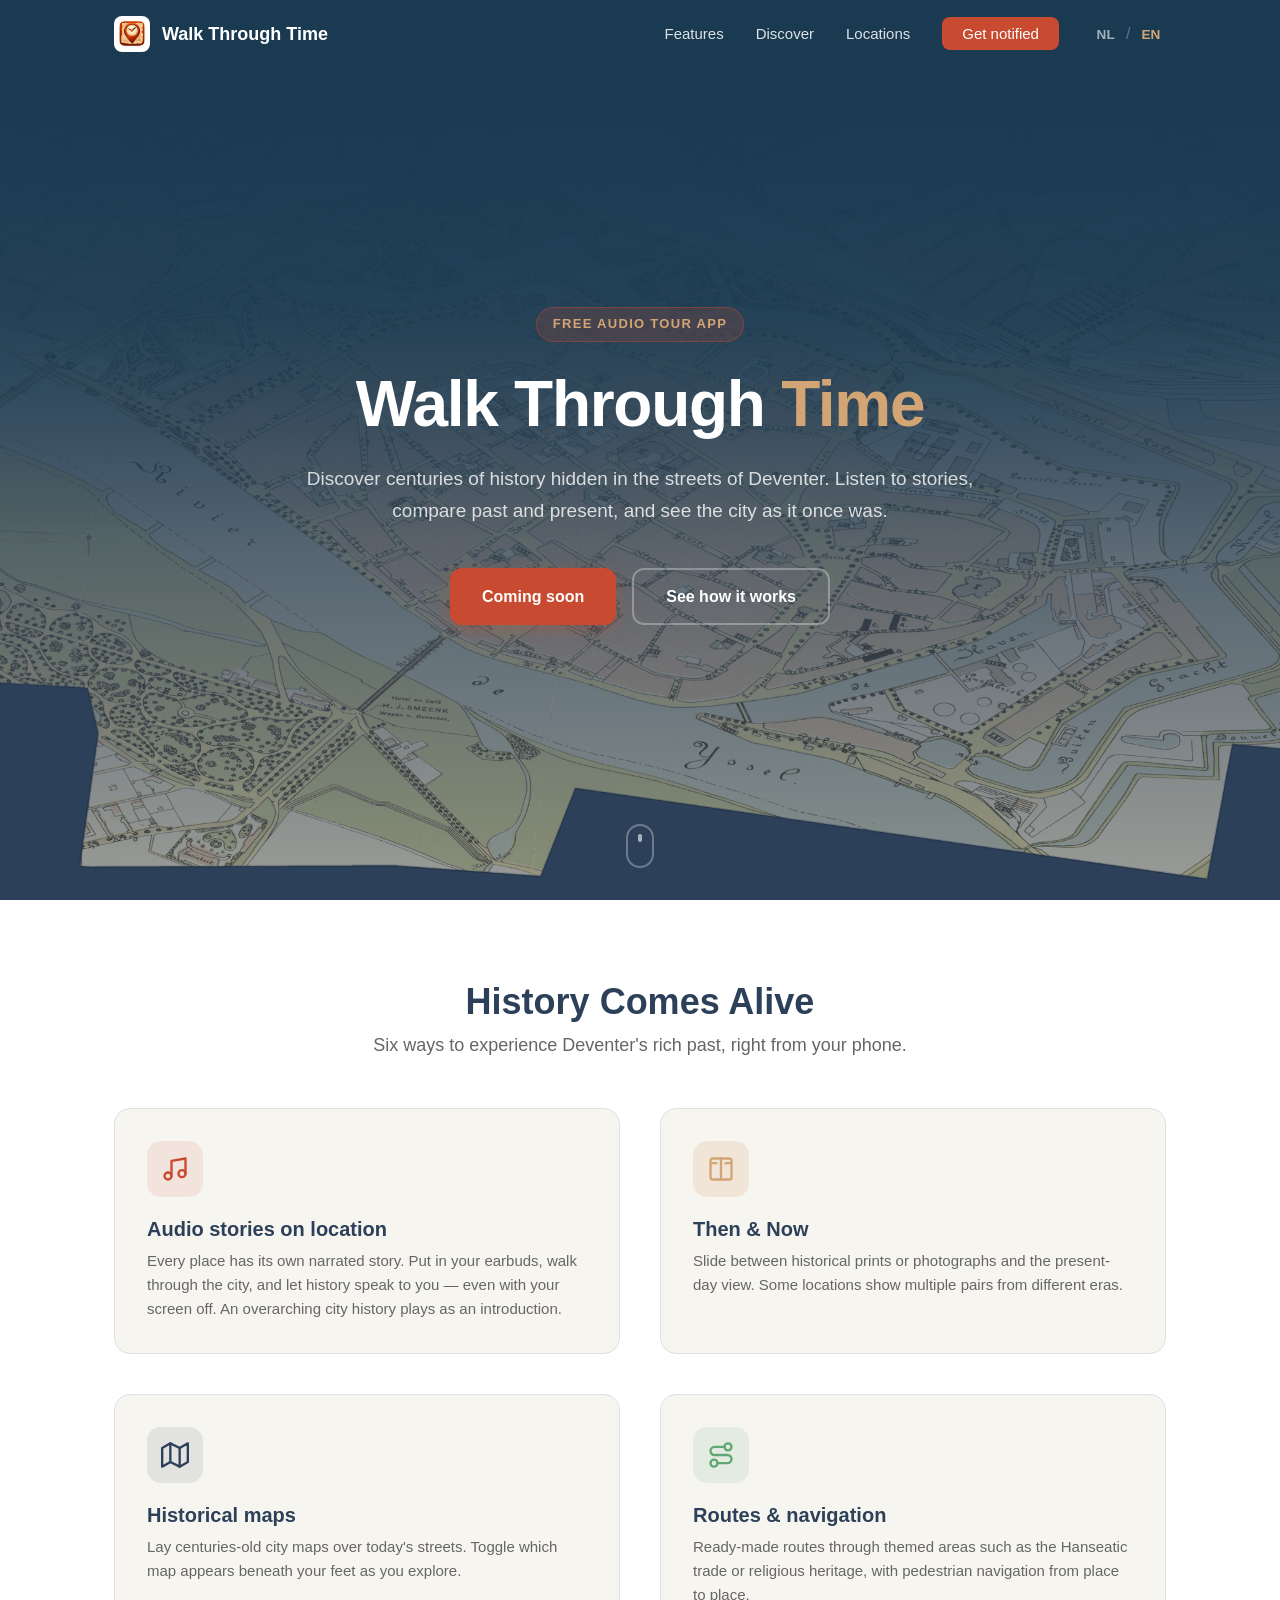
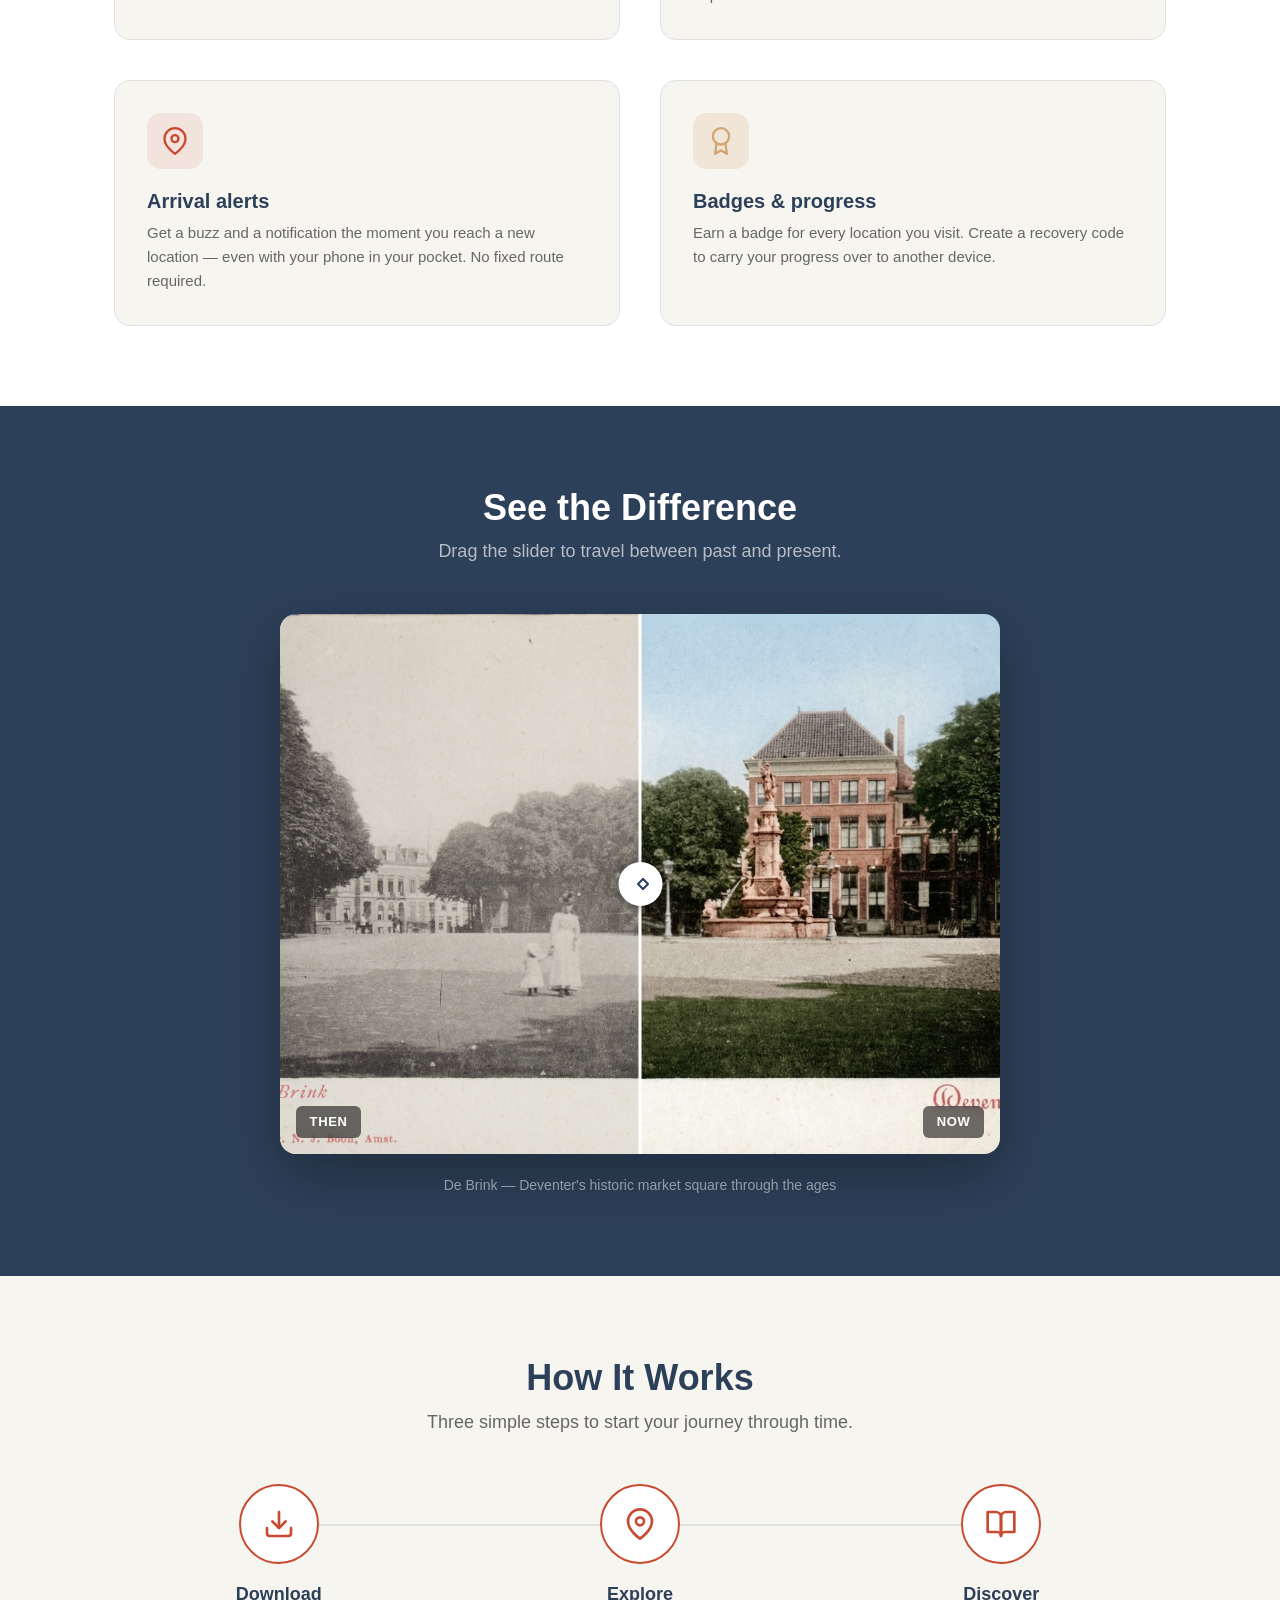
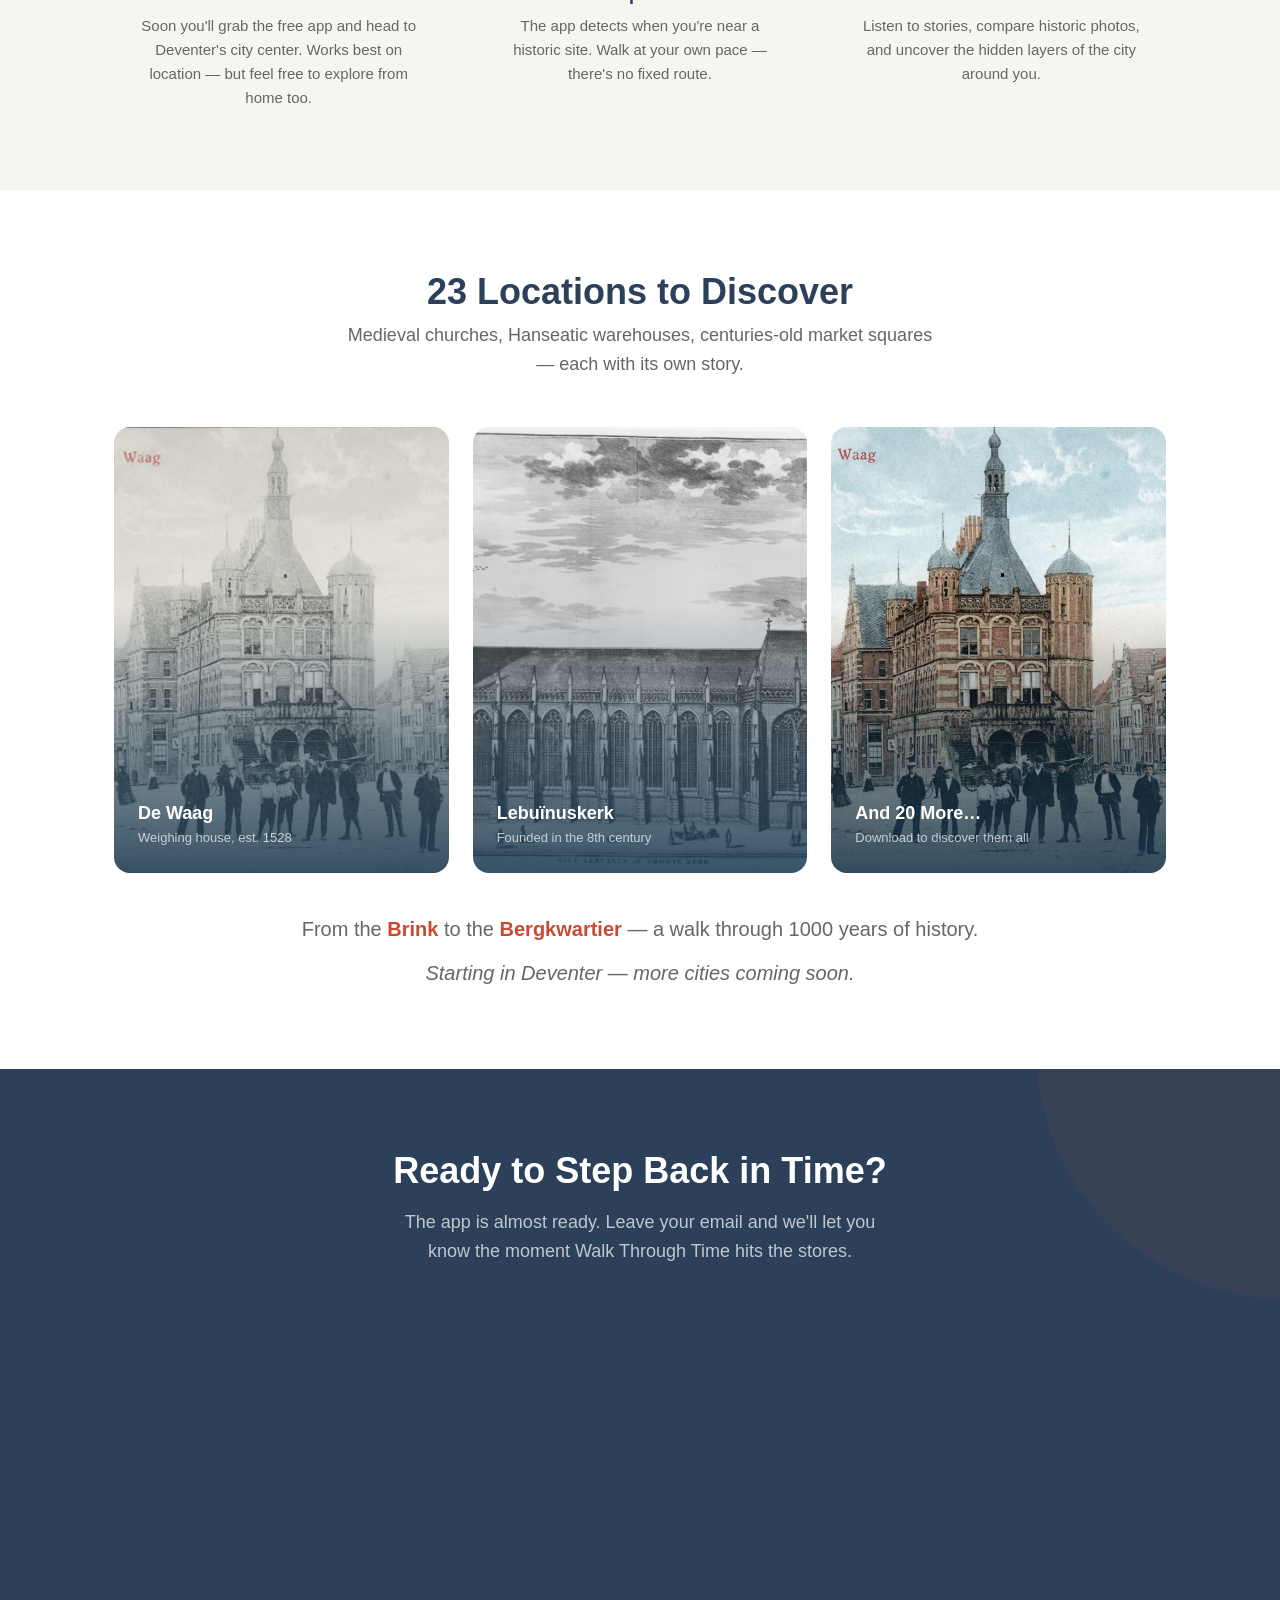
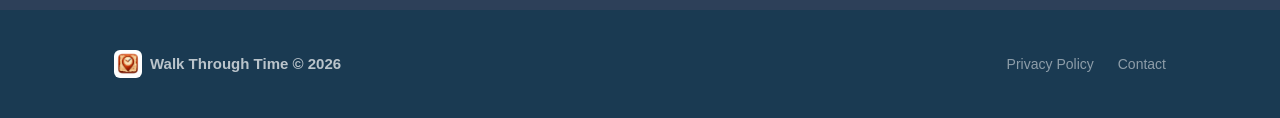
==== index.html @ db3a941d "Update promo site to current app state + bilingual NL/EN - Content: 12 -> 23 locations, 6 feature ca" ====
<!DOCTYPE html>
<html lang="nl">
<head>
  <meta charset="UTF-8">
  <meta name="viewport" content="width=device-width, initial-scale=1.0">
  <title>Walk Through Time — Ontdek de verborgen geschiedenis van Deventer</title>
  <meta name="description" content="Wandel door eeuwen geschiedenis in Deventer. Een audio-tour app met voor/na foto's, historische kaarten en 23 bijzondere locaties om te ontdekken.">
  <meta name="theme-color" content="#2D4059">

  <!-- Open Graph -->
  <meta property="og:title" content="Walk Through Time — Ontdek de verborgen geschiedenis van Deventer">
  <meta property="og:description" content="Stap terug in de tijd. Verken 23 historische locaties met audio-verhalen, voor/na foto's en eeuwenoude kaarten.">
  <meta property="og:type" content="website">
  <meta property="og:url" content="https://walkthrough-time.com">
  <meta property="og:image" content="https://walkthrough-time.com/images/og-image.jpg">

  <!-- Favicon -->
  <link rel="icon" type="image/png" href="images/icon.png">

  <!-- Styles -->
  <link rel="stylesheet" href="css/style.css">
</head>
<body>

  <!-- ======== Navigation ======== -->
  <nav class="nav">
    <div class="container nav-inner">
      <a href="#" class="nav-logo">
        <img src="images/icon.png" alt="Walk Through Time" width="36" height="36">
        Walk Through Time
      </a>
      <ul class="nav-links">
        <li><a href="#features" data-i18n="nav.features">Functies</a></li>
        <li><a href="#discover" data-i18n="nav.discover">Ontdek</a></li>
        <li><a href="#locations" data-i18n="nav.locations">Locaties</a></li>
        <li><a href="#download" class="nav-cta" data-i18n="nav.cta">Hou me op de hoogte</a></li>
        <li class="lang-switch" aria-label="Taal / Language">
          <button type="button" class="lang-btn" data-lang="nl">NL</button>
          <span class="lang-sep">/</span>
          <button type="button" class="lang-btn" data-lang="en">EN</button>
        </li>
      </ul>
      <button class="nav-toggle" aria-label="Menu">
        <span></span><span></span><span></span>
      </button>
    </div>
  </nav>

  <!-- ======== Hero ======== -->
  <section class="hero" id="hero">
    <div class="hero-bg"></div>
    <div class="hero-overlay"></div>
    <div class="hero-content">
      <div class="hero-badge" data-i18n="hero.badge">Gratis audio-wandeling</div>
      <h1 data-i18n-html="hero.title">Wandel door de <span>tijd</span></h1>
      <p class="hero-text" data-i18n="hero.text">
        Ontdek eeuwen geschiedenis, verborgen in de straten van Deventer.
        Luister naar verhalen, vergelijk verleden en heden, en zie de stad
        zoals die er lang geleden uitzag.
      </p>
      <div class="hero-actions">
        <a href="#download" class="btn btn-primary" data-i18n="hero.cta_primary">Binnenkort beschikbaar</a>
        <a href="#discover" class="btn btn-outline" data-i18n="hero.cta_secondary">Bekijk hoe het werkt</a>
      </div>
    </div>
    <div class="hero-scroll">
      <div class="scroll-indicator">
        <div class="scroll-dot"></div>
      </div>
    </div>
  </section>

  <!-- ======== Features ======== -->
  <section class="features" id="features">
    <div class="container">
      <h2 class="section-title fade-up" data-i18n="features.title">Geschiedenis komt tot leven</h2>
      <p class="section-subtitle fade-up" data-i18n="features.subtitle">Zes manieren om de rijke geschiedenis van Deventer te beleven, direct vanaf je telefoon.</p>

      <div class="features-grid">

        <div class="feature-card fade-up">
          <div class="feature-icon audio">
            <svg width="28" height="28" viewBox="0 0 24 24" fill="none" stroke="currentColor" stroke-width="2" stroke-linecap="round" stroke-linejoin="round"><path d="M9 18V5l12-2v13"/><circle cx="6" cy="18" r="3"/><circle cx="18" cy="16" r="3"/></svg>
          </div>
          <h3 data-i18n="feature.audio.title">Audio-verhalen op locatie</h3>
          <p data-i18n="feature.audio.text">Elke plek heeft zijn eigen verteld verhaal. Doe je oortjes in, wandel door de stad en laat de geschiedenis tot je spreken — ook met je scherm uit. Een overkoepelende stadsgeschiedenis luister je als introductie.</p>
        </div>

        <div class="feature-card fade-up">
          <div class="feature-icon photo">
            <svg width="28" height="28" viewBox="0 0 24 24" fill="none" stroke="currentColor" stroke-width="2" stroke-linecap="round" stroke-linejoin="round"><rect x="3" y="3" width="18" height="18" rx="2" ry="2"/><line x1="12" y1="3" x2="12" y2="21"/><polyline points="8 7 4 7"/><polyline points="20 7 16 7"/></svg>
          </div>
          <h3 data-i18n="feature.photo.title">Voor &amp; na</h3>
          <p data-i18n="feature.photo.text">Schuif tussen oude prenten of foto's en de situatie van vandaag. Sommige locaties tonen meerdere paren uit verschillende tijdperken.</p>
        </div>

        <div class="feature-card fade-up">
          <div class="feature-icon map">
            <svg width="28" height="28" viewBox="0 0 24 24" fill="none" stroke="currentColor" stroke-width="2" stroke-linecap="round" stroke-linejoin="round"><polygon points="1 6 1 22 8 18 16 22 23 18 23 2 16 6 8 2 1 6"/><line x1="8" y1="2" x2="8" y2="18"/><line x1="16" y1="6" x2="16" y2="22"/></svg>
          </div>
          <h3 data-i18n="feature.map.title">Historische kaarten</h3>
          <p data-i18n="feature.map.text">Leg eeuwenoude stadsplattegronden over de huidige kaart. Schakel zelf welke kaart je onder je voeten ziet verschijnen.</p>
        </div>

        <div class="feature-card fade-up">
          <div class="feature-icon routes">
            <svg width="28" height="28" viewBox="0 0 24 24" fill="none" stroke="currentColor" stroke-width="2" stroke-linecap="round" stroke-linejoin="round"><circle cx="6" cy="19" r="3"/><path d="M9 19h8.5a3.5 3.5 0 0 0 0-7h-11a3.5 3.5 0 0 1 0-7H15"/><circle cx="18" cy="5" r="3"/></svg>
          </div>
          <h3 data-i18n="feature.routes.title">Wandelroutes &amp; navigatie</h3>
          <p data-i18n="feature.routes.text">Kant-en-klare routes door themagebieden zoals de Hanze of religieus erfgoed, inclusief voetgangersnavigatie van plek naar plek.</p>
        </div>

        <div class="feature-card fade-up">
          <div class="feature-icon arrival">
            <svg width="28" height="28" viewBox="0 0 24 24" fill="none" stroke="currentColor" stroke-width="2" stroke-linecap="round" stroke-linejoin="round"><path d="M21 10c0 7-9 13-9 13s-9-6-9-13a9 9 0 0 1 18 0z"/><circle cx="12" cy="10" r="3"/></svg>
          </div>
          <h3 data-i18n="feature.arrival.title">Aankomst-meldingen</h3>
          <p data-i18n="feature.arrival.text">Krijg een trilling en melding zodra je bij een nieuwe locatie aankomt — zelfs met je telefoon in je broekzak. Geen vaste route nodig.</p>
        </div>

        <div class="feature-card fade-up">
          <div class="feature-icon badge">
            <svg width="28" height="28" viewBox="0 0 24 24" fill="none" stroke="currentColor" stroke-width="2" stroke-linecap="round" stroke-linejoin="round"><circle cx="12" cy="8" r="7"/><polyline points="8.21 13.89 7 23 12 20 17 23 15.79 13.88"/></svg>
          </div>
          <h3 data-i18n="feature.badges.title">Badges &amp; voortgang</h3>
          <p data-i18n="feature.badges.text">Verzamel een badge bij elke bezochte locatie. Maak een herstelcode aan om je voortgang mee te nemen naar een ander toestel.</p>
        </div>

      </div>
    </div>
  </section>

  <!-- ======== Image Comparison ======== -->
  <section class="comparison" id="discover">
    <div class="container">
      <h2 class="section-title fade-up" data-i18n="comparison.title">Zie het verschil</h2>
      <p class="section-subtitle fade-up" data-i18n="comparison.subtitle">Sleep de schuif om tussen verleden en heden te reizen.</p>

      <div class="comparison-wrapper fade-up">
        <img src="images/brink_original.jpg" alt="De Brink — historisch" class="comparison-img-before">
        <img src="images/brink_restored.png" alt="De Brink — nu" class="comparison-img-after">
        <div class="comparison-slider">
          <div class="comparison-handle">
            <svg viewBox="0 0 24 24" fill="none" stroke="currentColor" stroke-width="2.5" stroke-linecap="round" stroke-linejoin="round"><polyline points="15 18 9 12 15 6"/><polyline points="9 18 15 12 9 6" transform="translate(6,0)"/></svg>
          </div>
        </div>
        <span class="comparison-label before" data-i18n="comparison.before">Toen</span>
        <span class="comparison-label after" data-i18n="comparison.after">Nu</span>
      </div>
      <p class="comparison-caption fade-up" data-i18n="comparison.caption">De Brink — Deventers historische marktplein door de eeuwen heen</p>
    </div>
  </section>

  <!-- ======== How It Works ======== -->
  <section class="how-it-works">
    <div class="container">
      <h2 class="section-title fade-up" data-i18n="how.title">Hoe het werkt</h2>
      <p class="section-subtitle fade-up" data-i18n="how.subtitle">In drie eenvoudige stappen begin je je reis door de tijd.</p>

      <div class="steps">
        <div class="step fade-up">
          <div class="step-number">
            <svg width="32" height="32" viewBox="0 0 24 24" fill="none" stroke="var(--primary)" stroke-width="2" stroke-linecap="round" stroke-linejoin="round"><path d="M21 15v4a2 2 0 0 1-2 2H5a2 2 0 0 1-2-2v-4"/><polyline points="7 10 12 15 17 10"/><line x1="12" y1="15" x2="12" y2="3"/></svg>
          </div>
          <h3 data-i18n="step.download.title">Download</h3>
          <p data-i18n="step.download.text">Haal straks de gratis app op en ga naar het centrum van Deventer. Werkt het best op locatie — maar verkennen vanuit huis kan ook.</p>
        </div>
        <div class="step fade-up">
          <div class="step-number">
            <svg width="32" height="32" viewBox="0 0 24 24" fill="none" stroke="var(--primary)" stroke-width="2" stroke-linecap="round" stroke-linejoin="round"><path d="M21 10c0 7-9 13-9 13s-9-6-9-13a9 9 0 0 1 18 0z"/><circle cx="12" cy="10" r="3"/></svg>
          </div>
          <h3 data-i18n="step.explore.title">Verken</h3>
          <p data-i18n="step.explore.text">De app merkt wanneer je in de buurt van een historische plek bent. Wandel op je eigen tempo — er is geen vaste route.</p>
        </div>
        <div class="step fade-up">
          <div class="step-number">
            <svg width="32" height="32" viewBox="0 0 24 24" fill="none" stroke="var(--primary)" stroke-width="2" stroke-linecap="round" stroke-linejoin="round"><path d="M2 3h6a4 4 0 0 1 4 4v14a3 3 0 0 0-3-3H2z"/><path d="M22 3h-6a4 4 0 0 0-4 4v14a3 3 0 0 1 3-3h7z"/></svg>
          </div>
          <h3 data-i18n="step.discover.title">Ontdek</h3>
          <p data-i18n="step.discover.text">Luister naar verhalen, vergelijk oude foto's en ontdek de verborgen lagen van de stad om je heen.</p>
        </div>
      </div>
    </div>
  </section>

  <!-- ======== Locations Teaser ======== -->
  <section class="locations" id="locations">
    <div class="container">
      <h2 class="section-title fade-up" data-i18n="locations.title">23 locaties om te ontdekken</h2>
      <p class="section-subtitle fade-up" data-i18n="locations.subtitle">Middeleeuwse kerken, Hanze-pakhuizen, eeuwenoude marktpleinen — elk met zijn eigen verhaal.</p>

      <div class="locations-preview">
        <div class="location-card fade-up">
          <img src="images/waag_original.jpg" alt="De Waag" loading="lazy">
          <div class="location-card-overlay">
            <h3>De Waag</h3>
            <p data-i18n="locations.waag">Waaggebouw, 1528</p>
          </div>
        </div>
        <div class="location-card fade-up">
          <img src="images/lebuinuskerk_original.jpg" alt="Lebuïnuskerk" loading="lazy">
          <div class="location-card-overlay">
            <h3>Lebuïnuskerk</h3>
            <p data-i18n="locations.lebuinus">Gesticht in de 8e eeuw</p>
          </div>
        </div>
        <div class="location-card fade-up">
          <img src="images/waag_restored.png" alt="Meer locaties" loading="lazy">
          <div class="location-card-overlay">
            <h3 data-i18n="locations.more_title">En nog 20 meer…</h3>
            <p data-i18n="locations.more_sub">Download om ze allemaal te ontdekken</p>
          </div>
        </div>
      </div>

      <div class="locations-more fade-up">
        <p data-i18n-html="locations.more">Van de <span>Brink</span> tot het <span>Bergkwartier</span> — een wandeling door 1000 jaar geschiedenis.</p>
        <p class="locations-multicity" data-i18n="locations.multicity">Beginnend in Deventer — meer steden volgen.</p>
      </div>
    </div>
  </section>

  <!-- ======== CTA / Download ======== -->
  <section class="cta" id="download">
    <div class="container cta-content">
      <h2 class="fade-up" data-i18n="cta.title">Klaar om terug in de tijd te stappen?</h2>
      <p class="fade-up" data-i18n="cta.text">De app is bijna klaar. Laat je e-mail achter en we laten het je weten zodra Walk Through Time in de stores verschijnt.</p>

      <!-- Aanmeldformulier (Netlify Forms) -->
      <form name="signup" method="POST" data-netlify="true" netlify-honeypot="bot-field" class="signup-form fade-up">
        <input type="hidden" name="form-name" value="signup">
        <p class="signup-hp"><label>Niet invullen: <input name="bot-field"></label></p>
        <input type="email" name="email" class="signup-input" required
               placeholder="jouw@email.nl" data-i18n-placeholder="form.placeholder"
               autocomplete="email">
        <button type="submit" class="btn btn-primary" data-i18n="form.button">Hou me op de hoogte</button>
      </form>
      <p class="signup-message" role="status" aria-live="polite" hidden></p>
      <p class="signup-note fade-up" data-i18n="form.note">We gebruiken je e-mail alleen om je te laten weten dat de app live is — niets anders.</p>

      <div class="store-buttons fade-up">
        <span class="store-btn is-soon" aria-disabled="true">
          <svg viewBox="0 0 24 24" fill="currentColor"><path d="M3.609 1.814L13.792 12 3.61 22.186a.996.996 0 0 1-.61-.92V2.734a1 1 0 0 1 .609-.92zm10.89 10.893l2.302 2.302-10.937 6.333 8.635-8.635zm3.199-3.199l2.302 2.302a1 1 0 0 1 0 1.38l-2.302 2.302L15.396 12l2.302-2.492zM5.864 3.458L16.8 9.79l-2.302 2.302L5.864 3.458z"/></svg>
          <div class="store-label">
            <small data-i18n="store.soon">Binnenkort op</small>
            <strong>Google Play</strong>
          </div>
        </span>
        <span class="store-btn is-soon" aria-disabled="true">
          <svg viewBox="0 0 24 24" fill="currentColor"><path d="M18.71 19.5c-.83 1.24-1.71 2.45-3.05 2.47-1.34.03-1.77-.79-3.29-.79-1.53 0-2 .77-3.27.82-1.31.05-2.3-1.32-3.14-2.53C4.25 17 2.94 12.45 4.7 9.39c.87-1.52 2.43-2.48 4.12-2.51 1.28-.02 2.5.87 3.29.87.78 0 2.26-1.07 3.8-.91.65.03 2.47.26 3.64 1.98-.09.06-2.17 1.28-2.15 3.81.03 3.02 2.65 4.03 2.68 4.04-.03.07-.42 1.44-1.38 2.83M13 3.5c.73-.83 1.94-1.46 2.94-1.5.13 1.17-.34 2.35-1.04 3.19-.69.85-1.83 1.51-2.95 1.42-.15-1.15.41-2.35 1.05-3.11z"/></svg>
          <div class="store-label">
            <small data-i18n="store.soon">Binnenkort op</small>
            <strong>App Store</strong>
          </div>
        </span>
      </div>
    </div>
  </section>

  <!-- ======== Footer ======== -->
  <footer class="footer">
    <div class="container footer-inner">
      <div class="footer-brand">
        <img src="images/icon.png" alt="" width="28" height="28">
        Walk Through Time &copy; 2026
      </div>
      <ul class="footer-links">
        <li><a href="privacy-policy.html" data-i18n="footer.privacy" data-i18n-href="footer.privacy_href">Privacybeleid</a></li>
        <li><a href="mailto:walkthroughtime0570@gmail.com" data-i18n="footer.contact">Contact</a></li>
      </ul>
    </div>
  </footer>

  <script src="js/main.js"></script>
</body>
</html>
---- css/style.css ----
/* ============================================
   Walk Through Time — Landing Page
   Brand colors from app theme
   ============================================ */

:root {
  --primary: #C84B31;
  --primary-dark: #A33D28;
  --secondary: #2D4059;
  --secondary-dark: #1A3A52;
  --background: #F7F5F0;
  --surface: #FFFFFF;
  --warm-cream: #F4E4D7;
  --soft-gold: #D4A574;
  --text-primary: #2D2D2D;
  --text-secondary: #666666;
  --text-light: #999999;
  --border: #E0E0E0;
}

/* ---- Reset & Base ---- */

*,
*::before,
*::after {
  margin: 0;
  padding: 0;
  box-sizing: border-box;
}

html {
  scroll-behavior: smooth;
  font-size: 16px;
}

body {
  font-family: 'Segoe UI', -apple-system, BlinkMacSystemFont, Roboto, 'Helvetica Neue', Arial, sans-serif;
  color: var(--text-primary);
  background: var(--background);
  line-height: 1.6;
  overflow-x: hidden;
}

img {
  max-width: 100%;
  height: auto;
  display: block;
}

a {
  color: var(--primary);
  text-decoration: none;
  transition: color 0.2s;
}

a:hover {
  color: var(--primary-dark);
}

/* ---- Typography ---- */

h1, h2, h3, h4 {
  color: var(--secondary);
  line-height: 1.2;
  font-weight: 700;
}

.section-title {
  font-size: 2.25rem;
  text-align: center;
  margin-bottom: 0.5rem;
}

.section-subtitle {
  text-align: center;
  color: var(--text-secondary);
  font-size: 1.125rem;
  max-width: 600px;
  margin: 0 auto 3rem;
}

/* ---- Layout ---- */

.container {
  max-width: 1100px;
  margin: 0 auto;
  padding: 0 1.5rem;
}

section {
  padding: 5rem 0;
}

/* ============================================
   Navigation
   ============================================ */

.nav {
  position: fixed;
  top: 0;
  left: 0;
  right: 0;
  z-index: 100;
  padding: 1rem 0;
  transition: background 0.3s, box-shadow 0.3s, padding 0.3s;
}

.nav.scrolled {
  background: rgba(255, 255, 255, 0.97);
  box-shadow: 0 2px 20px rgba(0, 0, 0, 0.08);
  padding: 0.6rem 0;
}

.nav-inner {
  display: flex;
  align-items: center;
  justify-content: space-between;
}

.nav-logo {
  display: flex;
  align-items: center;
  gap: 0.75rem;
  font-weight: 700;
  font-size: 1.125rem;
  color: var(--surface);
  transition: color 0.3s;
}

.nav.scrolled .nav-logo {
  color: var(--secondary);
}

.nav-logo img {
  width: 36px;
  height: 36px;
  border-radius: 8px;
}

.nav-links {
  display: flex;
  align-items: center;
  gap: 2rem;
  list-style: none;
}

.nav-links a {
  color: rgba(255, 255, 255, 0.85);
  font-size: 0.9375rem;
  font-weight: 500;
  transition: color 0.2s;
}

.nav.scrolled .nav-links a {
  color: var(--text-secondary);
}

.nav-links a:hover {
  color: var(--primary);
}

.nav-cta {
  background: var(--primary);
  color: #fff !important;
  padding: 0.5rem 1.25rem;
  border-radius: 8px;
  font-weight: 600;
  transition: background 0.2s, transform 0.2s;
}

.nav-cta:hover {
  background: var(--primary-dark);
  color: #fff !important;
  transform: translateY(-1px);
}

.nav-toggle {
  display: none;
  flex-direction: column;
  gap: 5px;
  background: none;
  border: none;
  cursor: pointer;
  padding: 4px;
}

.nav-toggle span {
  display: block;
  width: 24px;
  height: 2px;
  background: #fff;
  border-radius: 2px;
  transition: background 0.3s;
}

.nav.scrolled .nav-toggle span {
  background: var(--secondary);
}

/* ============================================
   Hero
   ============================================ */

.hero {
  position: relative;
  min-height: 100vh;
  display: flex;
  align-items: center;
  justify-content: center;
  text-align: center;
  background: var(--secondary);
  overflow: hidden;
  padding: 6rem 1.5rem 4rem;
}

.hero-bg {
  position: absolute;
  inset: 0;
  background-image: url('../images/deventer-1899.png');
  background-position: center top;
  background-size: 150%;
  background-repeat: no-repeat;
  opacity: 1;
  mask-image: linear-gradient(to bottom, transparent 0%, black 60%);
  -webkit-mask-image: linear-gradient(to bottom, transparent 0%, black 60%);
}

.hero-overlay {
  position: absolute;
  inset: 0;
  background: linear-gradient(
    to bottom,
    rgba(26, 58, 82, 1) 0%,
    rgba(26, 58, 82, 0.9) 35%,
    rgba(45, 64, 89, 0.65) 65%,
    rgba(45, 64, 89, 0.3) 100%
  );
}

.hero-content {
  position: relative;
  z-index: 2;
  max-width: 700px;
}

.hero-badge {
  display: inline-block;
  background: rgba(200, 75, 49, 0.2);
  border: 1px solid rgba(200, 75, 49, 0.4);
  color: var(--soft-gold);
  font-size: 0.8125rem;
  font-weight: 600;
  letter-spacing: 0.1em;
  text-transform: uppercase;
  padding: 0.4rem 1rem;
  border-radius: 100px;
  margin-bottom: 1.5rem;
}

.hero h1 {
  font-size: clamp(2.5rem, 6vw, 4rem);
  color: #fff;
  margin-bottom: 1.25rem;
  letter-spacing: -0.02em;
}

.hero h1 span {
  color: var(--soft-gold);
}

.hero-text {
  font-size: 1.1875rem;
  color: rgba(255, 255, 255, 0.8);
  margin-bottom: 2.5rem;
  line-height: 1.7;
}

.hero-actions {
  display: flex;
  gap: 1rem;
  justify-content: center;
  flex-wrap: wrap;
}

.btn {
  display: inline-flex;
  align-items: center;
  gap: 0.5rem;
  padding: 0.875rem 2rem;
  border-radius: 12px;
  font-size: 1rem;
  font-weight: 600;
  cursor: pointer;
  border: none;
  transition: transform 0.2s, box-shadow 0.2s, background 0.2s;
}

.btn:hover {
  transform: translateY(-2px);
}

.btn-primary {
  background: var(--primary);
  color: #fff;
  box-shadow: 0 4px 15px rgba(200, 75, 49, 0.35);
}

.btn-primary:hover {
  background: var(--primary-dark);
  color: #fff;
  box-shadow: 0 6px 25px rgba(200, 75, 49, 0.45);
}

.btn-outline {
  background: transparent;
  color: #fff;
  border: 2px solid rgba(255, 255, 255, 0.3);
}

.btn-outline:hover {
  border-color: rgba(255, 255, 255, 0.6);
  color: #fff;
  background: rgba(255, 255, 255, 0.05);
}

.hero-scroll {
  position: absolute;
  bottom: 2rem;
  left: 50%;
  transform: translateX(-50%);
  z-index: 2;
}

.scroll-indicator {
  width: 28px;
  height: 44px;
  border: 2px solid rgba(255, 255, 255, 0.3);
  border-radius: 14px;
  display: flex;
  justify-content: center;
  padding-top: 8px;
}

.scroll-dot {
  width: 4px;
  height: 8px;
  background: rgba(255, 255, 255, 0.6);
  border-radius: 2px;
  animation: scrollBounce 2s ease-in-out infinite;
}

@keyframes scrollBounce {
  0%, 100% { transform: translateY(0); opacity: 1; }
  50% { transform: translateY(12px); opacity: 0.3; }
}

/* ============================================
   Features
   ============================================ */

.features {
  background: var(--surface);
}

.features-grid {
  display: grid;
  grid-template-columns: repeat(2, 1fr);
  gap: 2.5rem;
}

.feature-card {
  padding: 2rem;
  border-radius: 16px;
  background: var(--background);
  border: 1px solid var(--border);
  transition: transform 0.3s, box-shadow 0.3s;
}

.feature-card:hover {
  transform: translateY(-4px);
  box-shadow: 0 12px 40px rgba(0, 0, 0, 0.08);
}

.feature-icon {
  width: 56px;
  height: 56px;
  border-radius: 14px;
  display: flex;
  align-items: center;
  justify-content: center;
  margin-bottom: 1.25rem;
  font-size: 1.5rem;
}

.feature-icon.audio   { background: rgba(200, 75, 49, 0.1); color: var(--primary); }
.feature-icon.photo   { background: rgba(212, 165, 116, 0.2); color: var(--soft-gold); }
.feature-icon.map     { background: rgba(45, 64, 89, 0.1); color: var(--secondary); }
.feature-icon.routes  { background: rgba(95, 167, 119, 0.12); color: #5FA777; }
.feature-icon.arrival { background: rgba(200, 75, 49, 0.1); color: var(--primary); }
.feature-icon.badge   { background: rgba(212, 165, 116, 0.2); color: var(--soft-gold); }

.feature-card h3 {
  font-size: 1.25rem;
  margin-bottom: 0.5rem;
}

.feature-card p {
  color: var(--text-secondary);
  font-size: 0.9375rem;
  line-height: 1.6;
}

/* ============================================
   Image Comparison (Teaser)
   ============================================ */

.comparison {
  background: var(--secondary);
  color: #fff;
  overflow: hidden;
}

.comparison .section-title {
  color: #fff;
}

.comparison .section-subtitle {
  color: rgba(255, 255, 255, 0.65);
}

.comparison-wrapper {
  max-width: 720px;
  margin: 0 auto;
  position: relative;
  border-radius: 16px;
  overflow: hidden;
  box-shadow: 0 20px 60px rgba(0, 0, 0, 0.3);
  aspect-ratio: 4/3;
  cursor: ew-resize;
  user-select: none;
  -webkit-user-select: none;
}

.comparison-wrapper img {
  position: absolute;
  top: 0;
  left: 0;
  width: 100%;
  height: 100%;
  object-fit: cover;
}

.comparison-img-before {
  z-index: 1;
  clip-path: inset(0 50% 0 0);
}

.comparison-img-after {
  z-index: 0;
}

.comparison-slider {
  position: absolute;
  top: 0;
  bottom: 0;
  left: 50%;
  z-index: 3;
  width: 3px;
  background: #fff;
  transform: translateX(-50%);
  pointer-events: none;
}

.comparison-handle {
  position: absolute;
  top: 50%;
  left: 50%;
  transform: translate(-50%, -50%);
  width: 44px;
  height: 44px;
  background: #fff;
  border-radius: 50%;
  box-shadow: 0 2px 10px rgba(0, 0, 0, 0.3);
  display: flex;
  align-items: center;
  justify-content: center;
  pointer-events: none;
}

.comparison-handle svg {
  width: 20px;
  height: 20px;
  color: var(--secondary);
}

.comparison-label {
  position: absolute;
  z-index: 2;
  bottom: 1rem;
  padding: 0.35rem 0.85rem;
  background: rgba(0, 0, 0, 0.55);
  backdrop-filter: blur(4px);
  color: #fff;
  font-size: 0.8125rem;
  font-weight: 600;
  border-radius: 6px;
  text-transform: uppercase;
  letter-spacing: 0.05em;
}

.comparison-label.before { left: 1rem; }
.comparison-label.after  { right: 1rem; }

.comparison-caption {
  text-align: center;
  margin-top: 1.25rem;
  color: rgba(255, 255, 255, 0.5);
  font-size: 0.875rem;
}

/* ============================================
   How It Works
   ============================================ */

.how-it-works {
  background: var(--background);
}

.steps {
  display: grid;
  grid-template-columns: repeat(3, 1fr);
  gap: 2rem;
  position: relative;
}

.steps::before {
  content: '';
  position: absolute;
  top: 40px;
  left: calc(16.67% + 1rem);
  right: calc(16.67% + 1rem);
  height: 2px;
  background: var(--border);
  z-index: 0;
}

.step {
  text-align: center;
  position: relative;
  z-index: 1;
}

.step-number {
  width: 80px;
  height: 80px;
  border-radius: 50%;
  background: var(--surface);
  border: 2px solid var(--primary);
  display: flex;
  align-items: center;
  justify-content: center;
  margin: 0 auto 1.25rem;
  font-size: 1.75rem;
}

.step h3 {
  font-size: 1.125rem;
  margin-bottom: 0.5rem;
}

.step p {
  color: var(--text-secondary);
  font-size: 0.9375rem;
  max-width: 280px;
  margin: 0 auto;
}

/* ============================================
   Locations Teaser
   ============================================ */

.locations {
  background: var(--surface);
}

.locations-preview {
  display: grid;
  grid-template-columns: repeat(3, 1fr);
  gap: 1.5rem;
  margin-bottom: 2.5rem;
}

.location-card {
  position: relative;
  border-radius: 16px;
  overflow: hidden;
  aspect-ratio: 3/4;
  cursor: default;
}

.location-card img {
  width: 100%;
  height: 100%;
  object-fit: cover;
  transition: transform 0.5s;
}

.location-card:hover img {
  transform: scale(1.05);
}

.location-card-overlay {
  position: absolute;
  inset: 0;
  background: linear-gradient(0deg, rgba(26, 58, 82, 0.85) 0%, transparent 60%);
  display: flex;
  flex-direction: column;
  justify-content: flex-end;
  padding: 1.5rem;
}

.location-card h3 {
  color: #fff;
  font-size: 1.125rem;
  margin-bottom: 0.25rem;
}

.location-card p {
  color: rgba(255, 255, 255, 0.7);
  font-size: 0.8125rem;
}

.locations-more {
  text-align: center;
}

.locations-more p {
  font-size: 1.25rem;
  color: var(--text-secondary);
}

.locations-more span {
  color: var(--primary);
  font-weight: 700;
}

/* ============================================
   CTA / Download
   ============================================ */

.cta {
  background: var(--secondary);
  text-align: center;
  color: #fff;
  position: relative;
  overflow: hidden;
}

.cta::before {
  content: '';
  position: absolute;
  top: -50%;
  right: -20%;
  width: 500px;
  height: 500px;
  border-radius: 50%;
  background: rgba(200, 75, 49, 0.08);
}

.cta-content {
  position: relative;
  z-index: 1;
}

.cta h2 {
  color: #fff;
  font-size: 2.25rem;
  margin-bottom: 1rem;
}

.cta p {
  color: rgba(255, 255, 255, 0.7);
  font-size: 1.125rem;
  max-width: 500px;
  margin: 0 auto 2.5rem;
}

.store-buttons {
  display: flex;
  gap: 1rem;
  justify-content: center;
  flex-wrap: wrap;
}

.store-btn {
  display: inline-flex;
  align-items: center;
  gap: 0.75rem;
  padding: 0.875rem 1.75rem;
  border-radius: 12px;
  background: rgba(255, 255, 255, 0.1);
  border: 1px solid rgba(255, 255, 255, 0.2);
  color: #fff;
  font-size: 0.9375rem;
  transition: background 0.2s, transform 0.2s;
}

.store-btn:hover {
  background: rgba(255, 255, 255, 0.15);
  transform: translateY(-2px);
  color: #fff;
}

.store-btn svg {
  width: 28px;
  height: 28px;
}

.store-btn .store-label {
  text-align: left;
  line-height: 1.2;
}

.store-btn .store-label small {
  font-size: 0.6875rem;
  opacity: 0.7;
  display: block;
}

.store-btn .store-label strong {
  font-size: 1rem;
}

/* ============================================
   Footer
   ============================================ */

.footer {
  background: var(--secondary-dark);
  color: rgba(255, 255, 255, 0.5);
  padding: 2.5rem 0;
}

.footer-inner {
  display: flex;
  align-items: center;
  justify-content: space-between;
  flex-wrap: wrap;
  gap: 1rem;
}

.footer-brand {
  display: flex;
  align-items: center;
  gap: 0.5rem;
  color: rgba(255, 255, 255, 0.7);
  font-weight: 600;
  font-size: 0.9375rem;
}

.footer-brand img {
  width: 28px;
  height: 28px;
  border-radius: 6px;
}

.footer-links {
  display: flex;
  gap: 1.5rem;
  list-style: none;
}

.footer-links a {
  color: rgba(255, 255, 255, 0.5);
  font-size: 0.875rem;
  transition: color 0.2s;
}

.footer-links a:hover {
  color: var(--soft-gold);
}

/* ============================================
   Animations (on scroll)
   ============================================ */

.fade-up {
  opacity: 0;
  transform: translateY(30px);
  transition: opacity 0.6s ease-out, transform 0.6s ease-out;
}

.fade-up.visible {
  opacity: 1;
  transform: translateY(0);
}

.fade-up:nth-child(2) { transition-delay: 0.1s; }
.fade-up:nth-child(3) { transition-delay: 0.2s; }
.fade-up:nth-child(4) { transition-delay: 0.3s; }

/* ============================================
   Responsive
   ============================================ */

@media (max-width: 768px) {
  section {
    padding: 3.5rem 0;
  }

  .section-title {
    font-size: 1.75rem;
  }

  .nav-links {
    display: none;
    position: absolute;
    top: 100%;
    left: 0;
    right: 0;
    flex-direction: column;
    background: var(--surface);
    padding: 1rem 1.5rem;
    gap: 0;
    box-shadow: 0 8px 30px rgba(0, 0, 0, 0.1);
    border-radius: 0 0 12px 12px;
  }

  .nav-links.open {
    display: flex;
  }

  .nav-links li {
    border-bottom: 1px solid var(--border);
  }

  .nav-links li:last-child {
    border-bottom: none;
  }

  .nav-links a {
    display: block;
    padding: 0.75rem 0;
    color: var(--text-primary) !important;
  }

  .nav-toggle {
    display: flex;
  }

  .features-grid {
    grid-template-columns: 1fr;
    gap: 1.5rem;
  }

  .steps {
    grid-template-columns: 1fr;
    gap: 2.5rem;
  }

  .steps::before {
    display: none;
  }

  .locations-preview {
    grid-template-columns: 1fr;
    max-width: 360px;
    margin-left: auto;
    margin-right: auto;
  }

  .hero h1 {
    font-size: 2.25rem;
  }

  .hero-text {
    font-size: 1rem;
  }

  .comparison-wrapper {
    border-radius: 12px;
  }

  .footer-inner {
    flex-direction: column;
    text-align: center;
  }
}

@media (max-width: 480px) {
  .hero {
    min-height: 90vh;
  }

  .btn {
    padding: 0.75rem 1.5rem;
    font-size: 0.9375rem;
  }

  .hero-actions {
    flex-direction: column;
    align-items: center;
  }
}

/* ============================================
   Language switch (nav)
   ============================================ */

.lang-switch {
  display: flex;
  align-items: center;
  gap: 0.35rem;
}

.lang-btn {
  background: none;
  border: none;
  cursor: pointer;
  font-family: inherit;
  font-size: 0.85rem;
  font-weight: 600;
  padding: 0.15rem 0.35rem;
  border-radius: 6px;
  color: rgba(255, 255, 255, 0.6);
  transition: color 0.2s;
}

.lang-btn:hover { color: #fff; }
.lang-btn.is-active { color: var(--soft-gold); }

.lang-sep { color: rgba(255, 255, 255, 0.3); }

/* Scrolled nav uses the light background, so flip to dark text */
.nav.scrolled .lang-btn { color: var(--text-light); }
.nav.scrolled .lang-btn:hover,
.nav.scrolled .lang-btn.is-active { color: var(--primary); }
.nav.scrolled .lang-sep { color: var(--border); }

/* ============================================
   Multi-city line (locations)
   ============================================ */

.locations-multicity {
  margin-top: 0.75rem;
  font-size: 0.95rem;
  color: var(--text-light);
  font-style: italic;
}

/* ============================================
   Signup form (CTA)
   ============================================ */

.signup-form {
  display: flex;
  gap: 0.75rem;
  justify-content: center;
  flex-wrap: wrap;
  max-width: 480px;
  margin: 0 auto 1rem;
}

.signup-input {
  flex: 1 1 240px;
  padding: 0.875rem 1.25rem;
  border-radius: 12px;
  border: 1px solid rgba(255, 255, 255, 0.25);
  background: rgba(255, 255, 255, 0.1);
  color: #fff;
  font-size: 1rem;
  font-family: inherit;
}

.signup-input::placeholder { color: rgba(255, 255, 255, 0.5); }

.signup-input:focus {
  outline: none;
  border-color: var(--soft-gold);
  background: rgba(255, 255, 255, 0.15);
}

/* Honeypot field — hidden from real users, catches bots */
.signup-hp { display: none; }

.signup-message {
  max-width: 480px;
  margin: 0 auto 1rem;
  color: var(--soft-gold);
  font-weight: 600;
}

.signup-message.is-error { color: #FFB4A6; }

.signup-note {
  color: rgba(255, 255, 255, 0.5);
  font-size: 0.8125rem;
  max-width: 420px;
  margin: 0 auto 2.5rem;
}

/* ============================================
   Store badges — "coming soon" (non-clickable)
   ============================================ */

.store-btn.is-soon {
  opacity: 0.55;
  cursor: default;
}

.store-btn.is-soon:hover {
  background: rgba(255, 255, 255, 0.1);
  transform: none;
}

/* ============================================
   Responsive overrides for new components
   ============================================ */

@media (max-width: 768px) {
  /* Inside the mobile dropdown the background is light — flip text dark */
  .nav-links .lang-switch {
    justify-content: center;
    padding: 0.75rem 0;
    gap: 0.6rem;
  }

  .nav-links .lang-btn { color: var(--text-secondary); }
  .nav-links .lang-btn.is-active { color: var(--primary); }
  .nav-links .lang-sep { color: var(--border); }

  .signup-form { flex-direction: column; }
  .signup-form .btn { justify-content: center; }
}
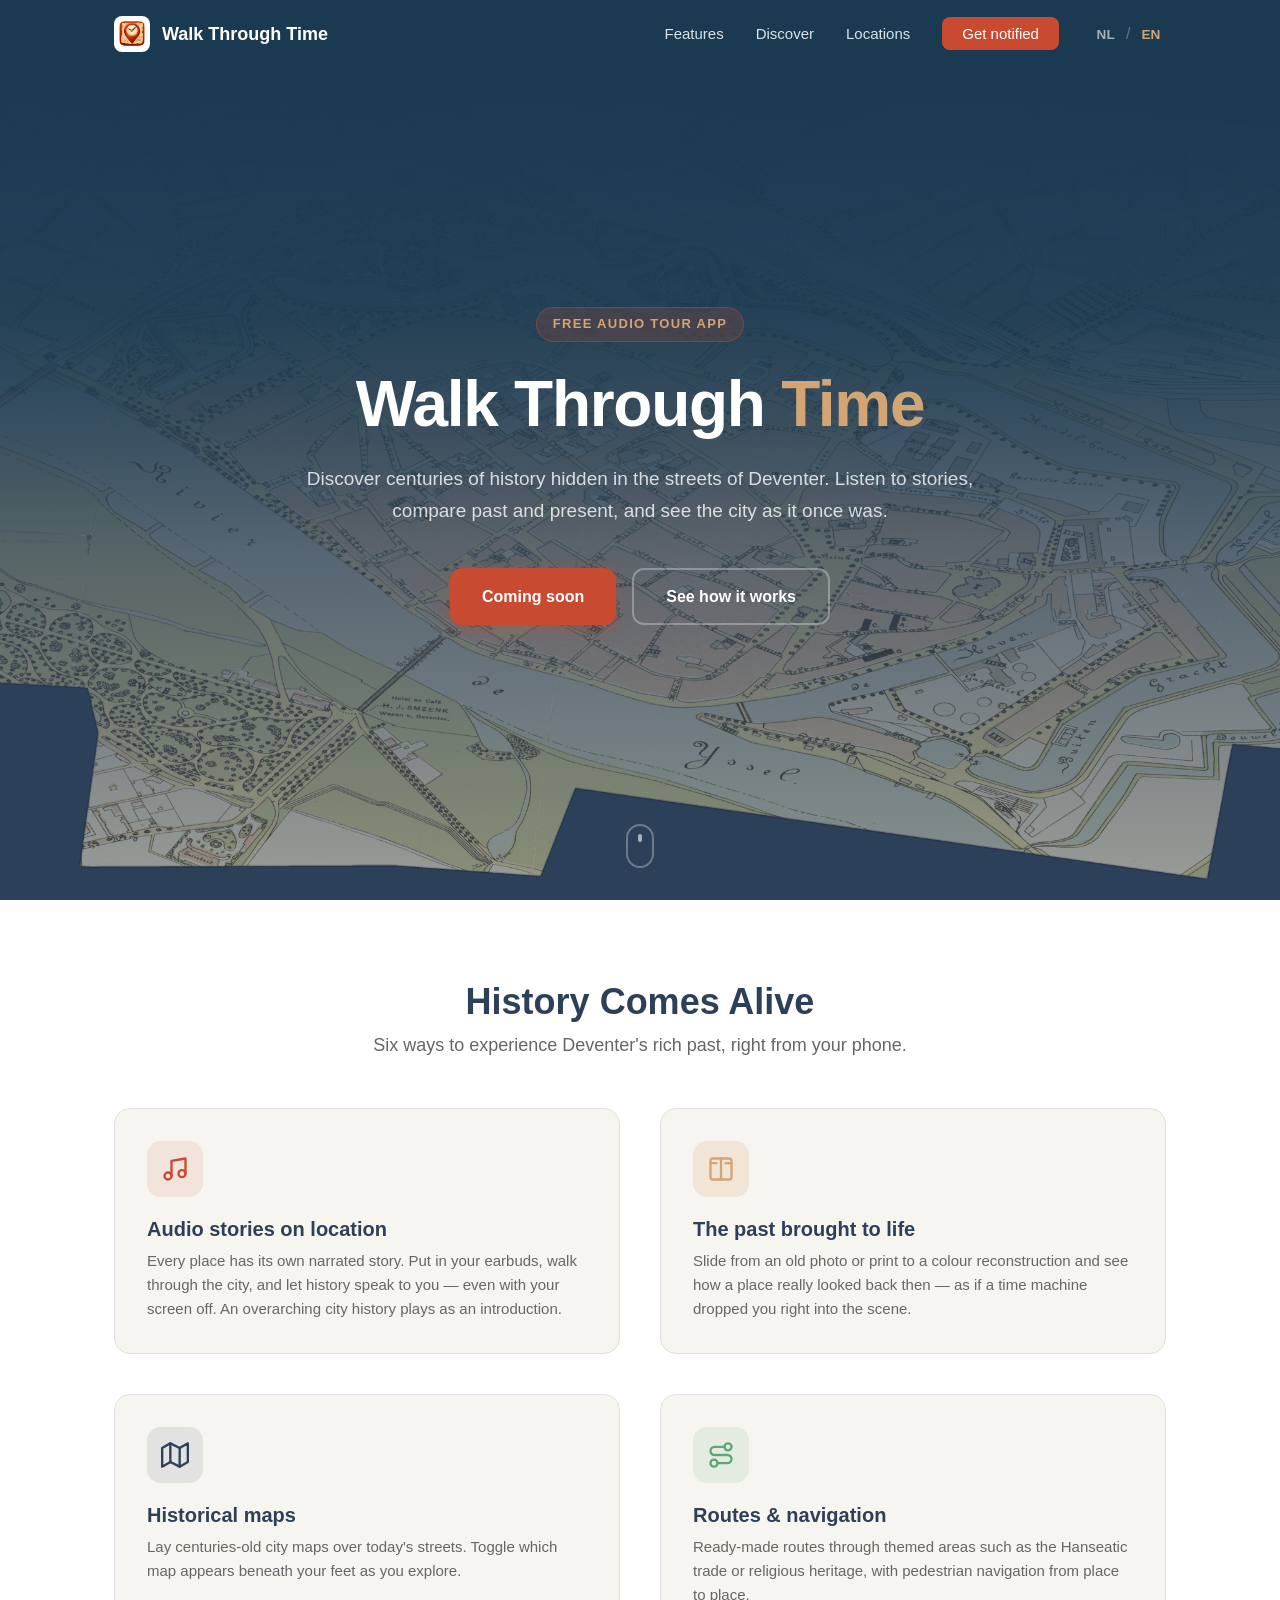
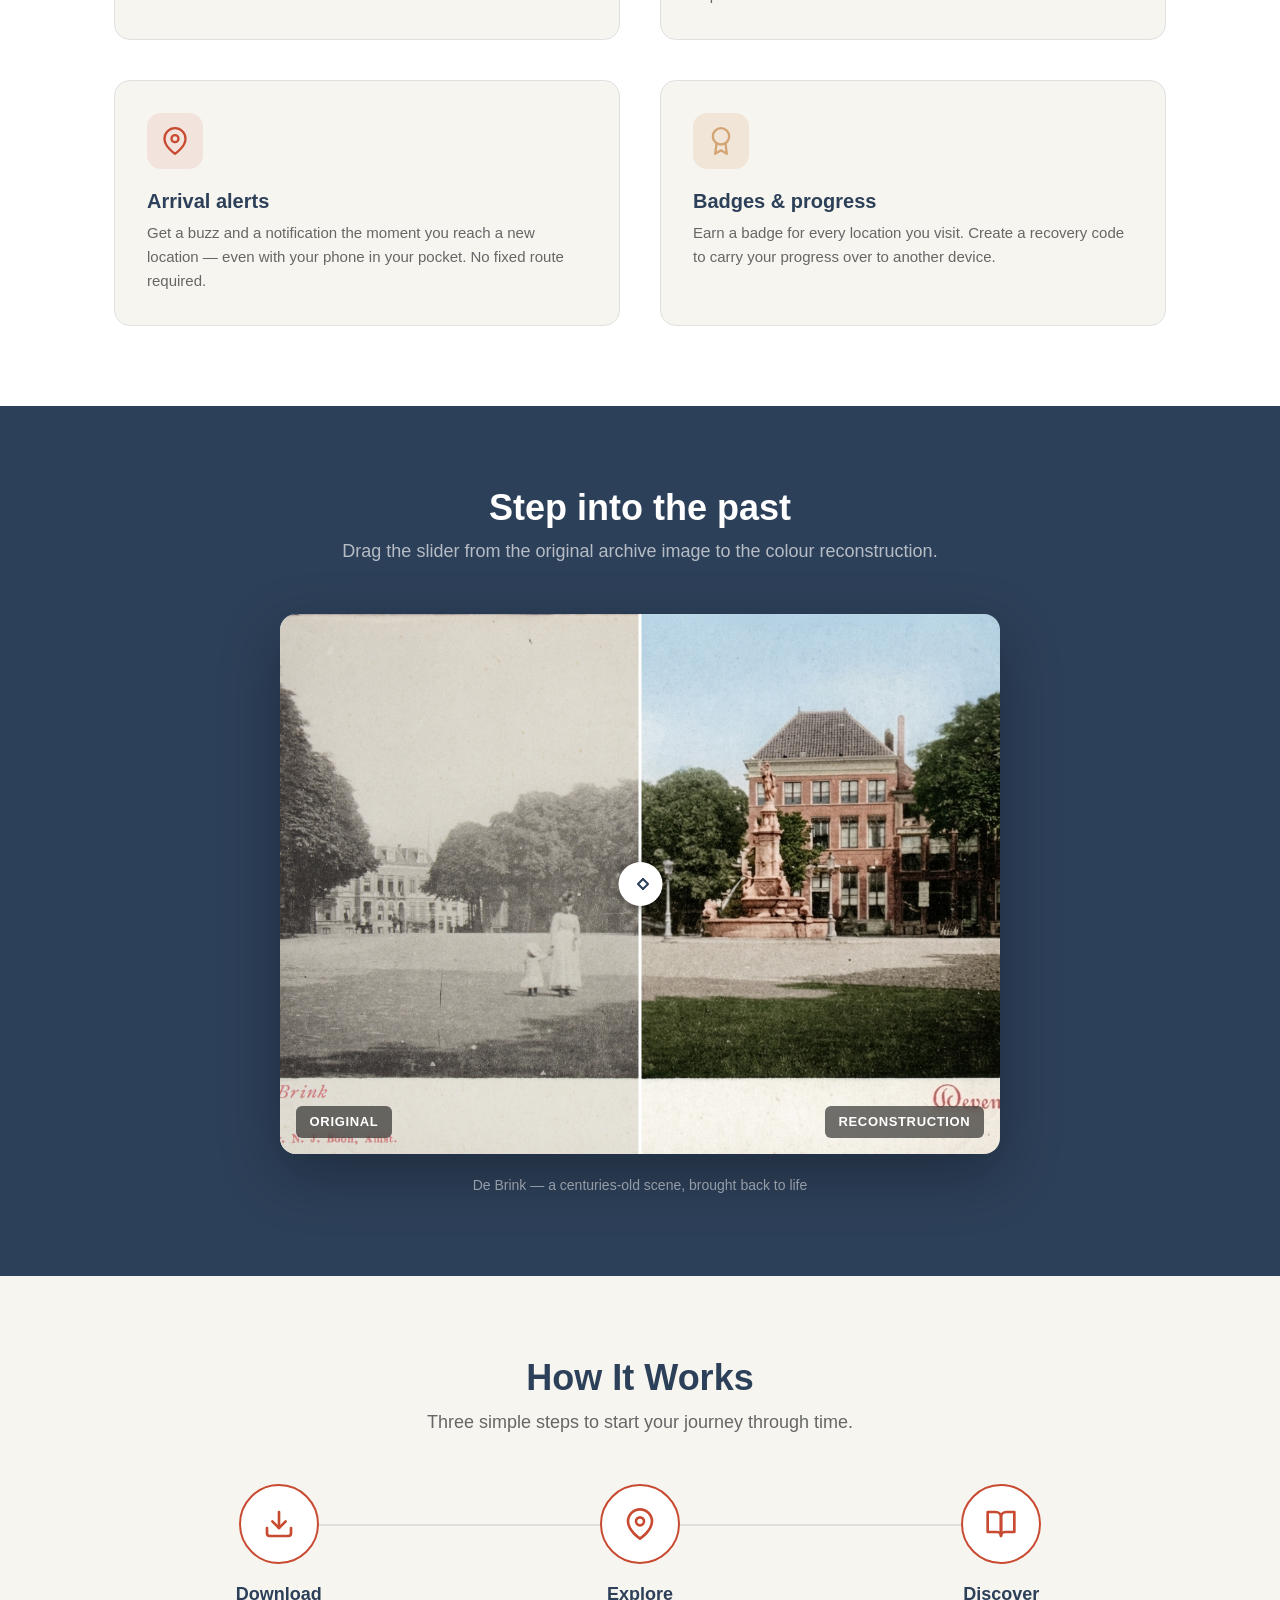
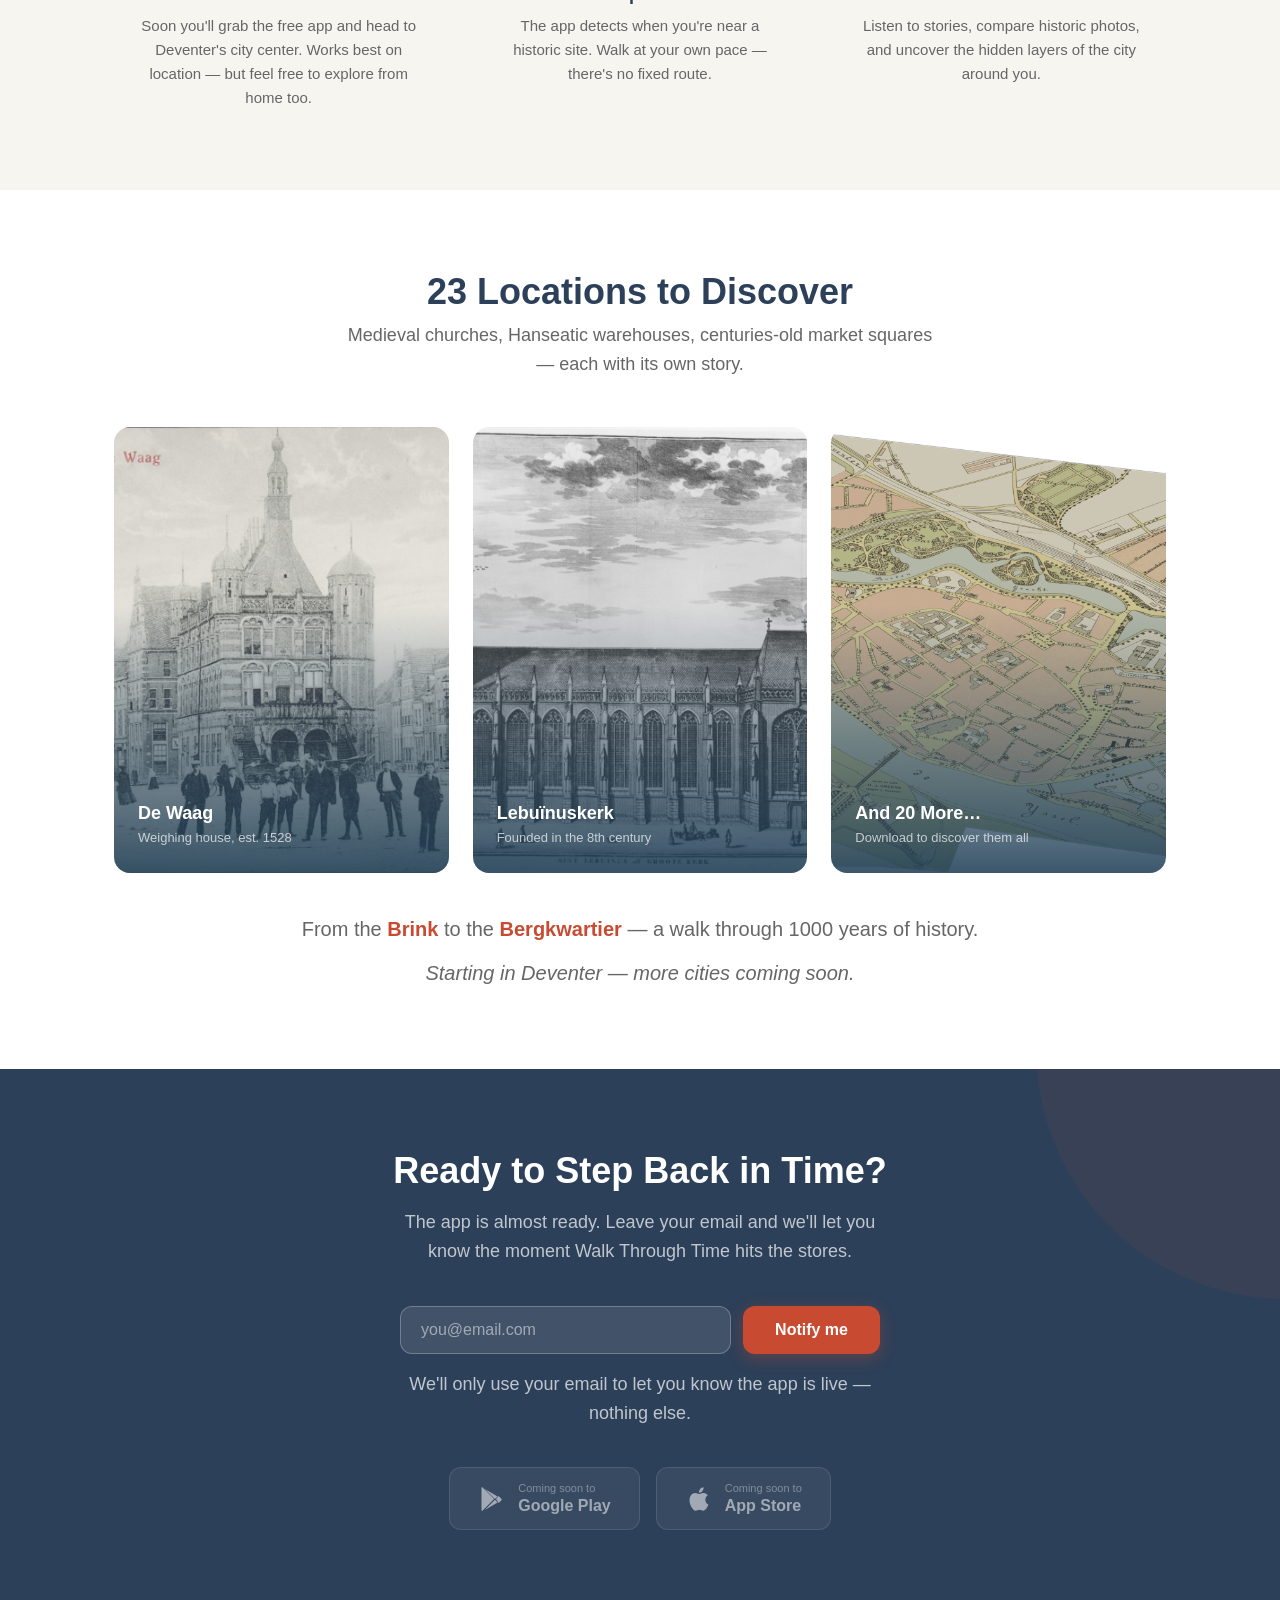
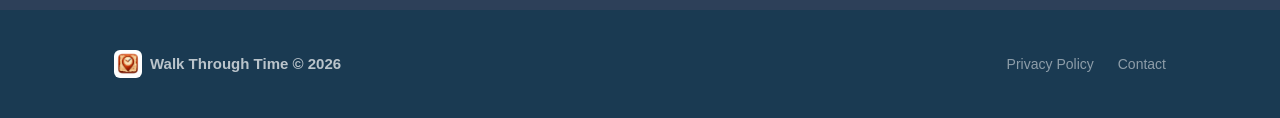
==== commit 891c70bc: "Reframe imagery as past reconstructions; fix duplicate location card - Replace "before/after" / "The" ====
--- a/index.html
+++ b/index.html
@@ -4,12 +4,12 @@
   <meta charset="UTF-8">
   <meta name="viewport" content="width=device-width, initial-scale=1.0">
   <title>Walk Through Time — Ontdek de verborgen geschiedenis van Deventer</title>
-  <meta name="description" content="Wandel door eeuwen geschiedenis in Deventer. Een audio-tour app met voor/na foto's, historische kaarten en 23 bijzondere locaties om te ontdekken.">
+  <meta name="description" content="Wandel door eeuwen geschiedenis in Deventer. Een audio-tour app met ingekleurde reconstructies van het verleden, historische kaarten en 23 bijzondere locaties om te ontdekken.">
   <meta name="theme-color" content="#2D4059">
 
   <!-- Open Graph -->
   <meta property="og:title" content="Walk Through Time — Ontdek de verborgen geschiedenis van Deventer">
-  <meta property="og:description" content="Stap terug in de tijd. Verken 23 historische locaties met audio-verhalen, voor/na foto's en eeuwenoude kaarten.">
+  <meta property="og:description" content="Stap terug in de tijd. Verken 23 historische locaties met audio-verhalen, ingekleurde reconstructies en eeuwenoude kaarten.">
   <meta property="og:type" content="website">
   <meta property="og:url" content="https://walkthrough-time.com">
   <meta property="og:image" content="https://walkthrough-time.com/images/og-image.jpg">
@@ -90,8 +90,8 @@
           <div class="feature-icon photo">
             <svg width="28" height="28" viewBox="0 0 24 24" fill="none" stroke="currentColor" stroke-width="2" stroke-linecap="round" stroke-linejoin="round"><rect x="3" y="3" width="18" height="18" rx="2" ry="2"/><line x1="12" y1="3" x2="12" y2="21"/><polyline points="8 7 4 7"/><polyline points="20 7 16 7"/></svg>
           </div>
-          <h3 data-i18n="feature.photo.title">Voor &amp; na</h3>
-          <p data-i18n="feature.photo.text">Schuif tussen oude prenten of foto's en de situatie van vandaag. Sommige locaties tonen meerdere paren uit verschillende tijdperken.</p>
+          <h3 data-i18n="feature.photo.title">Het verleden tot leven</h3>
+          <p data-i18n="feature.photo.text">Schuif van een oude foto of prent naar een ingekleurde reconstructie en zie hoe een plek er vroeger werkelijk uitzag — alsof een tijdmachine je er middenin zet.</p>
         </div>
 
         <div class="feature-card fade-up">
@@ -133,21 +133,21 @@
   <!-- ======== Image Comparison ======== -->
   <section class="comparison" id="discover">
     <div class="container">
-      <h2 class="section-title fade-up" data-i18n="comparison.title">Zie het verschil</h2>
-      <p class="section-subtitle fade-up" data-i18n="comparison.subtitle">Sleep de schuif om tussen verleden en heden te reizen.</p>
+      <h2 class="section-title fade-up" data-i18n="comparison.title">Stap in het verleden</h2>
+      <p class="section-subtitle fade-up" data-i18n="comparison.subtitle">Sleep de schuif van het originele archiefbeeld naar de ingekleurde reconstructie.</p>
 
       <div class="comparison-wrapper fade-up">
-        <img src="images/brink_original.jpg" alt="De Brink — historisch" class="comparison-img-before">
-        <img src="images/brink_restored.png" alt="De Brink — nu" class="comparison-img-after">
+        <img src="images/brink_original.jpg" alt="De Brink — origineel archiefbeeld" class="comparison-img-before">
+        <img src="images/brink_restored.png" alt="De Brink — ingekleurde reconstructie" class="comparison-img-after">
         <div class="comparison-slider">
           <div class="comparison-handle">
             <svg viewBox="0 0 24 24" fill="none" stroke="currentColor" stroke-width="2.5" stroke-linecap="round" stroke-linejoin="round"><polyline points="15 18 9 12 15 6"/><polyline points="9 18 15 12 9 6" transform="translate(6,0)"/></svg>
           </div>
         </div>
-        <span class="comparison-label before" data-i18n="comparison.before">Toen</span>
-        <span class="comparison-label after" data-i18n="comparison.after">Nu</span>
-      </div>
-      <p class="comparison-caption fade-up" data-i18n="comparison.caption">De Brink — Deventers historische marktplein door de eeuwen heen</p>
+        <span class="comparison-label before" data-i18n="comparison.before">Origineel</span>
+        <span class="comparison-label after" data-i18n="comparison.after">Reconstructie</span>
+      </div>
+      <p class="comparison-caption fade-up" data-i18n="comparison.caption">De Brink — een eeuwenoud tafereel, opnieuw tot leven gewekt</p>
     </div>
   </section>
 
@@ -205,7 +205,7 @@
           </div>
         </div>
         <div class="location-card fade-up">
-          <img src="images/waag_restored.png" alt="Meer locaties" loading="lazy">
+          <img src="images/deventer-1899.png" alt="Historische kaart van Deventer" loading="lazy">
           <div class="location-card-overlay">
             <h3 data-i18n="locations.more_title">En nog 20 meer…</h3>
             <p data-i18n="locations.more_sub">Download om ze allemaal te ontdekken</p>
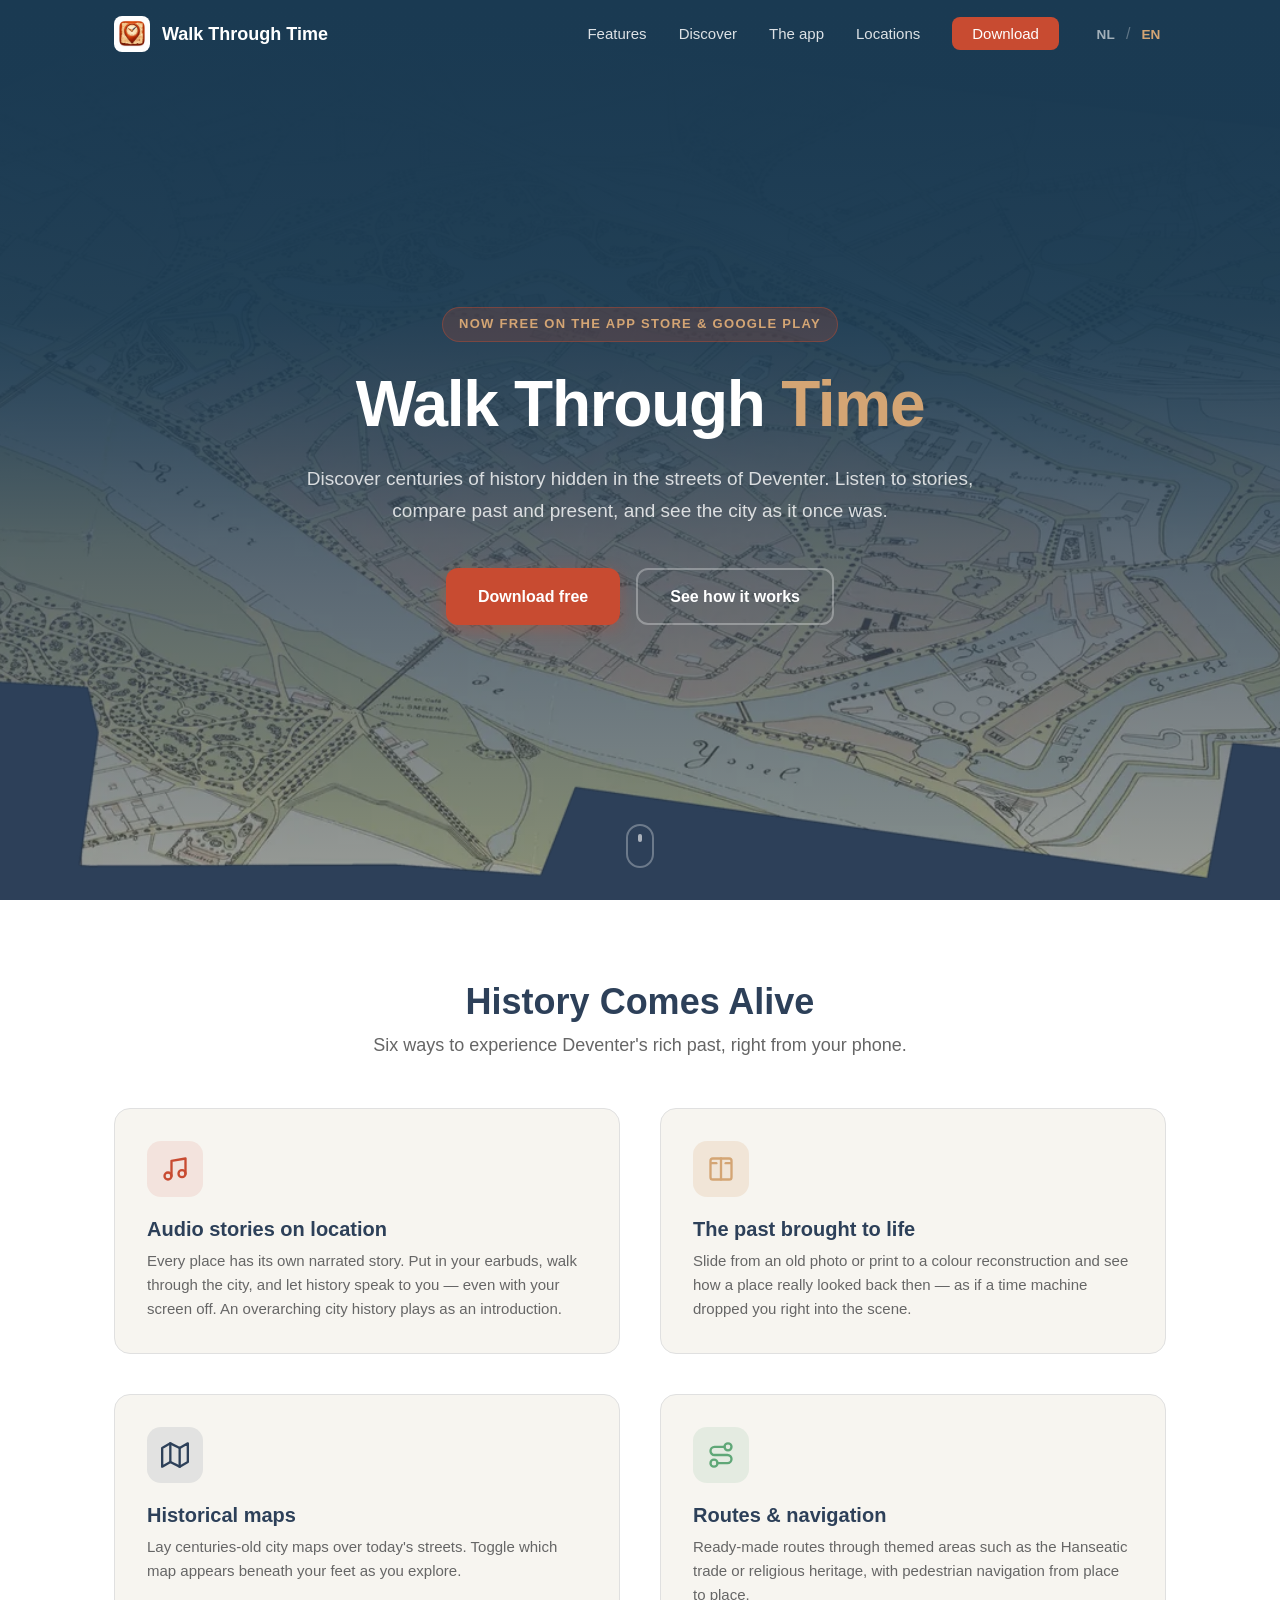
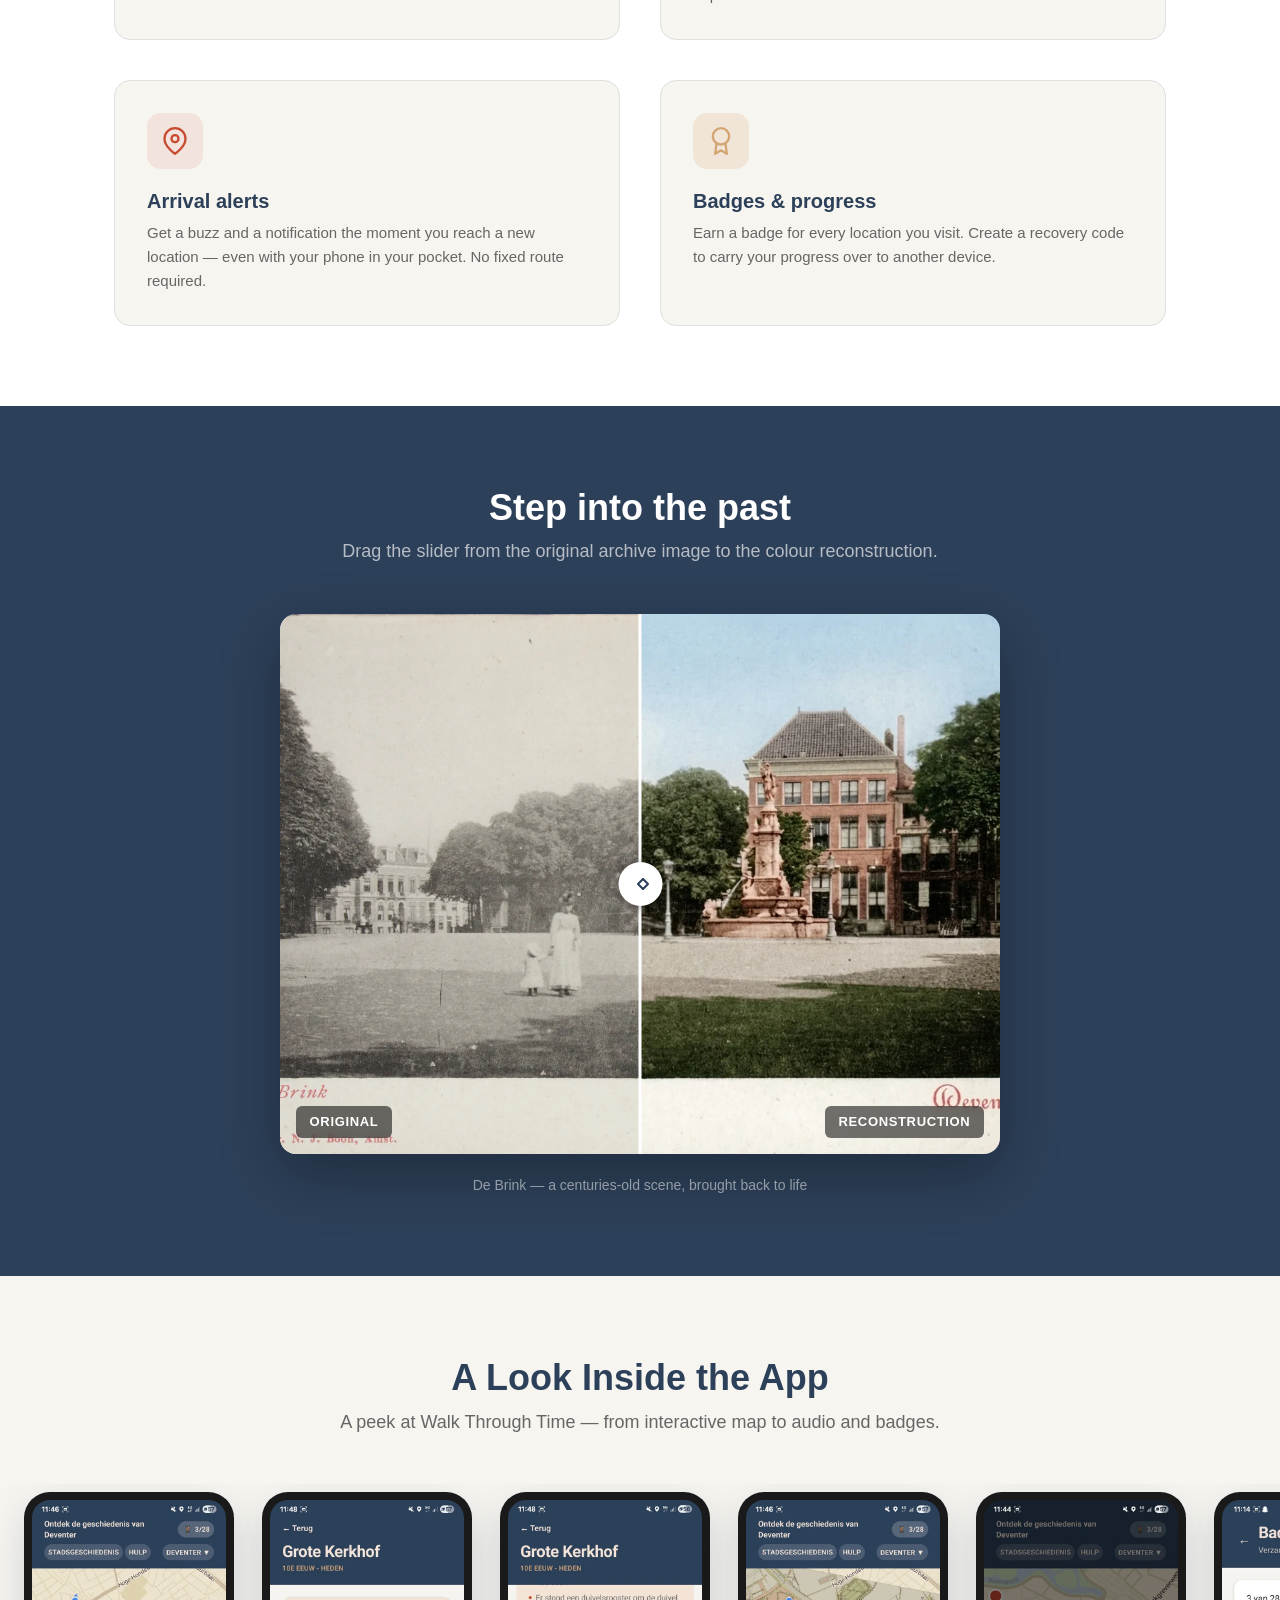
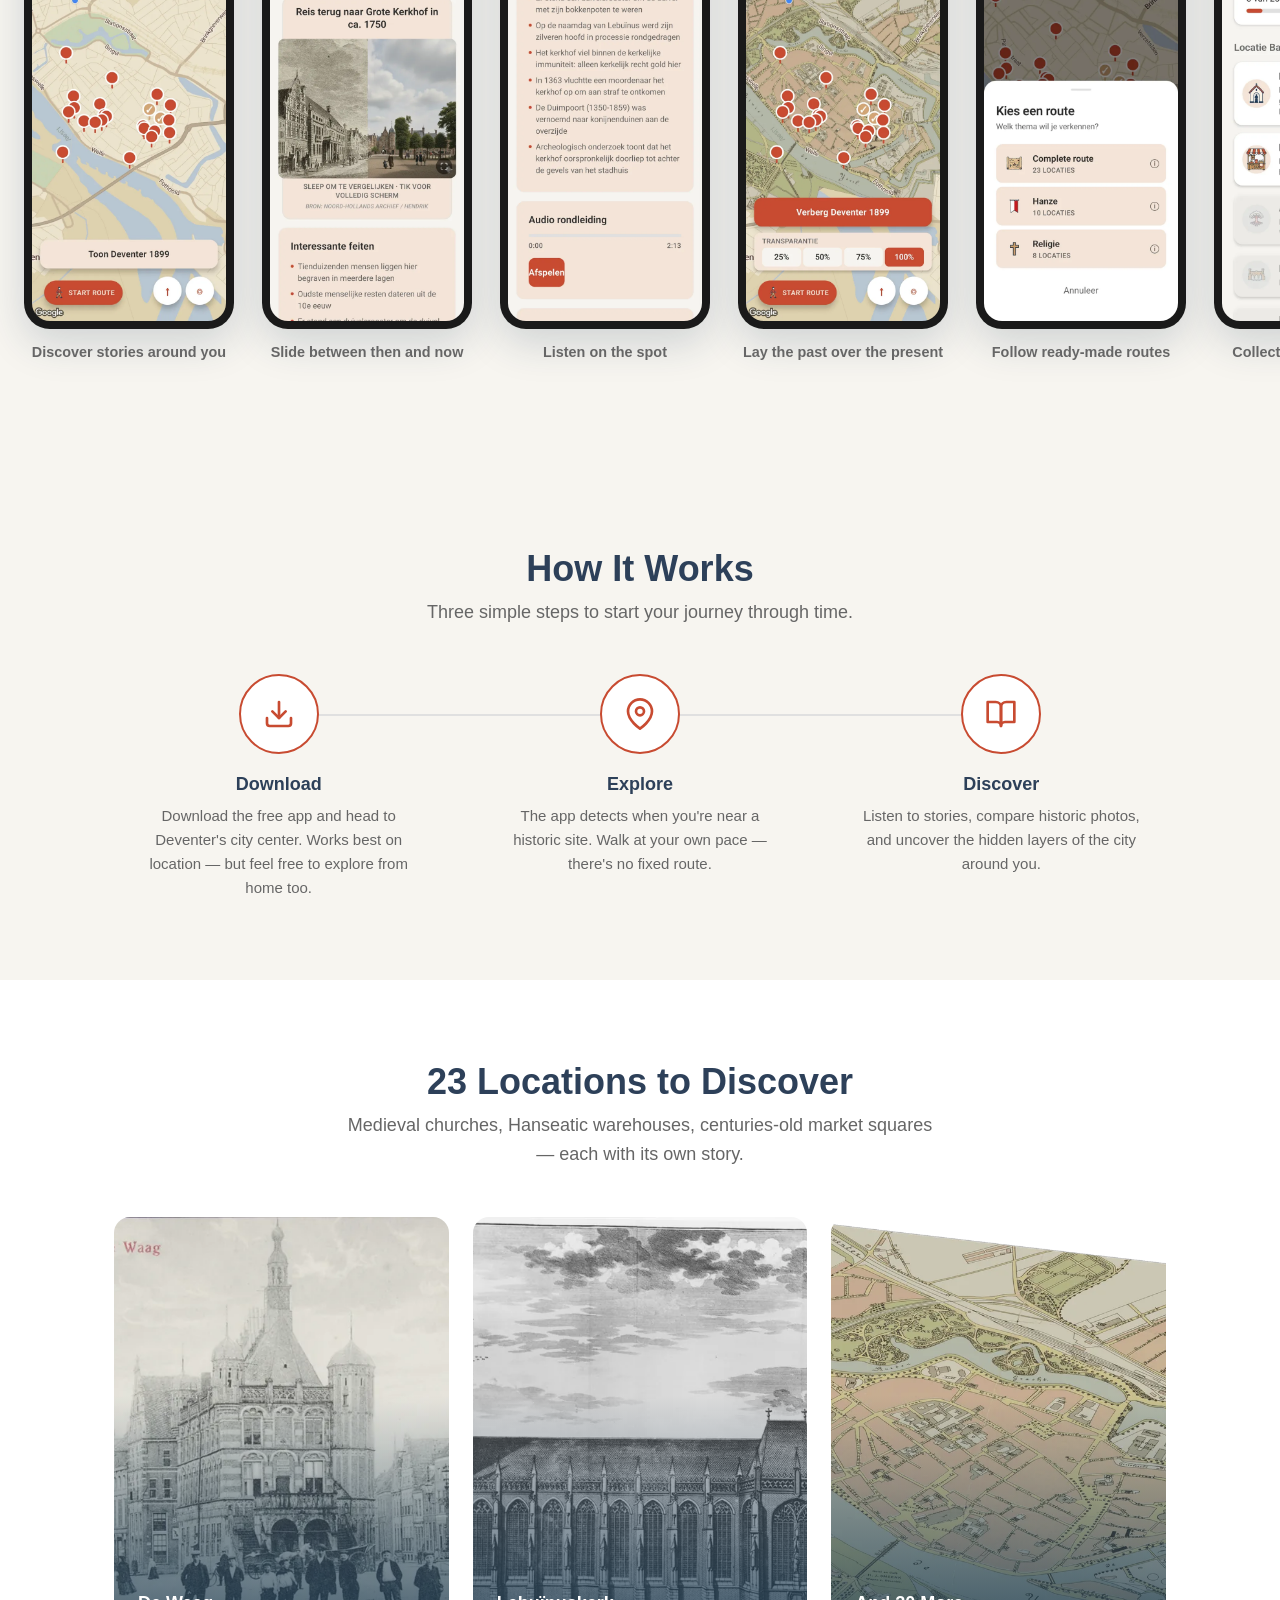
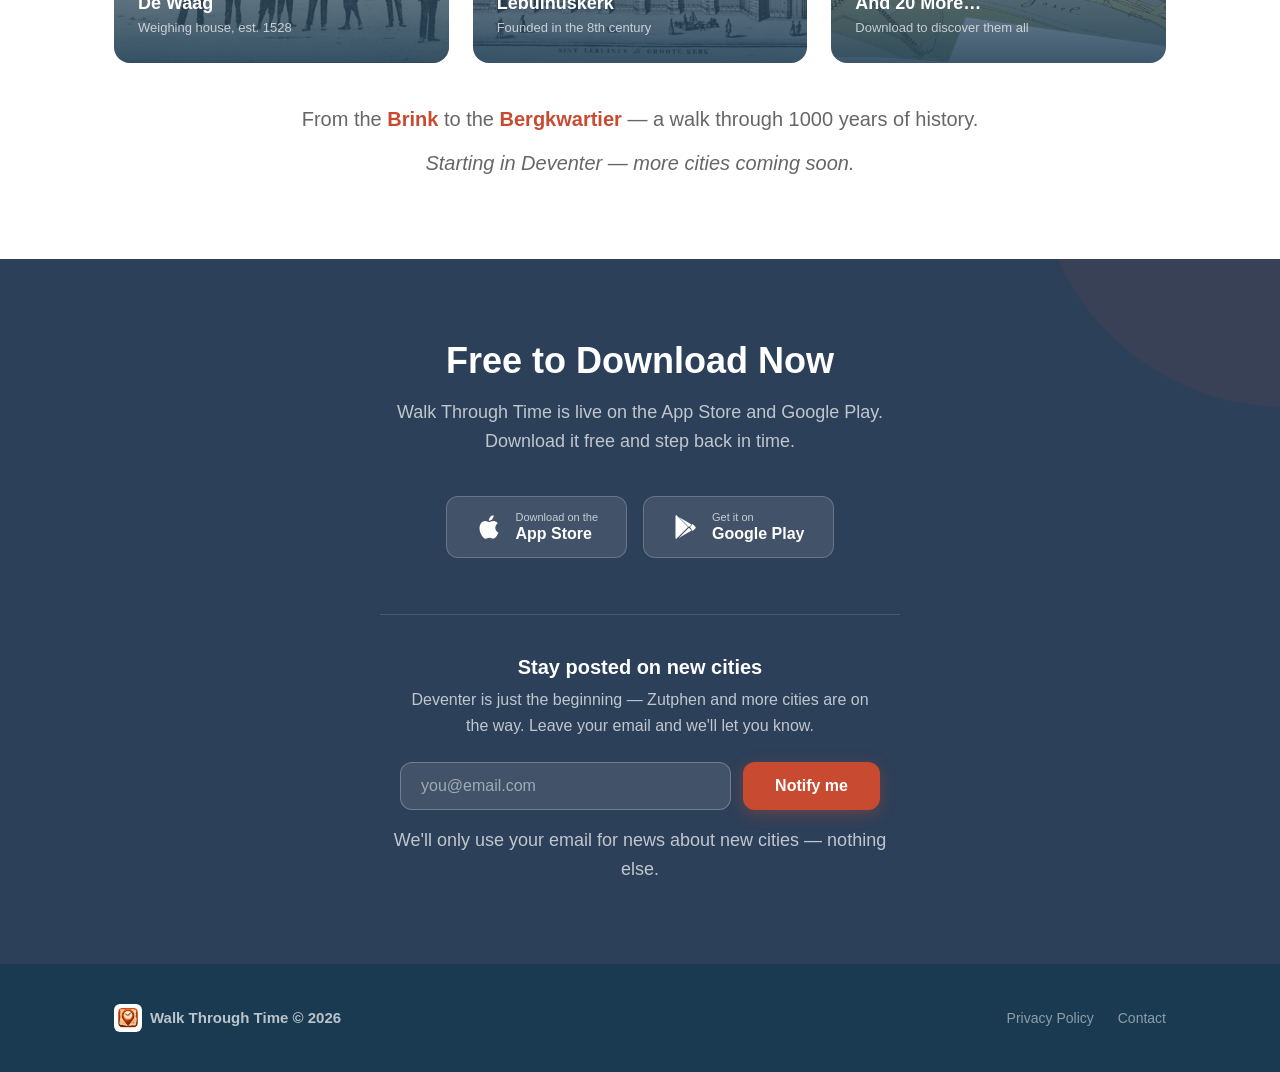
==== commit 039b546e: "Livegang-update: store-links, screenshots, beeldoptimalisatie, SEO + a11y Apps staan live (iOS + Goo" ====
--- a/index.html
+++ b/index.html
@@ -6,19 +6,62 @@
   <title>Walk Through Time — Ontdek de verborgen geschiedenis van Deventer</title>
   <meta name="description" content="Wandel door eeuwen geschiedenis in Deventer. Een audio-tour app met ingekleurde reconstructies van het verleden, historische kaarten en 23 bijzondere locaties om te ontdekken.">
   <meta name="theme-color" content="#2D4059">
+  <link rel="canonical" href="https://walkthrough-time.com/">
 
   <!-- Open Graph -->
+  <meta property="og:site_name" content="Walk Through Time">
   <meta property="og:title" content="Walk Through Time — Ontdek de verborgen geschiedenis van Deventer">
   <meta property="og:description" content="Stap terug in de tijd. Verken 23 historische locaties met audio-verhalen, ingekleurde reconstructies en eeuwenoude kaarten.">
   <meta property="og:type" content="website">
-  <meta property="og:url" content="https://walkthrough-time.com">
+  <meta property="og:url" content="https://walkthrough-time.com/">
   <meta property="og:image" content="https://walkthrough-time.com/images/og-image.jpg">
+  <meta property="og:image:width" content="1200">
+  <meta property="og:image:height" content="630">
+  <meta property="og:image:alt" content="Walk Through Time — audio-wandeling door historisch Deventer">
+  <meta property="og:locale" content="nl_NL">
+  <meta property="og:locale:alternate" content="en_US">
+
+  <!-- Twitter -->
+  <meta name="twitter:card" content="summary_large_image">
+  <meta name="twitter:title" content="Walk Through Time — Ontdek de verborgen geschiedenis van Deventer">
+  <meta name="twitter:description" content="Stap terug in de tijd. Verken 23 historische locaties met audio-verhalen, ingekleurde reconstructies en eeuwenoude kaarten.">
+  <meta name="twitter:image" content="https://walkthrough-time.com/images/og-image.jpg">
 
   <!-- Favicon -->
-  <link rel="icon" type="image/png" href="images/icon.png">
+  <link rel="icon" type="image/png" sizes="32x32" href="images/favicon-32.png">
+  <link rel="icon" type="image/png" sizes="16x16" href="images/favicon-16.png">
+  <link rel="apple-touch-icon" href="images/apple-touch-icon.png">
 
   <!-- Styles -->
   <link rel="stylesheet" href="css/style.css">
+
+  <!-- Structured data (helpt Google de app-vermelding te begrijpen) -->
+  <script type="application/ld+json">
+  {
+    "@context": "https://schema.org",
+    "@type": "MobileApplication",
+    "name": "Walk Through Time",
+    "operatingSystem": "iOS, Android",
+    "applicationCategory": "TravelApplication",
+    "url": "https://walkthrough-time.com/",
+    "description": "Audio-wandeling door de verborgen geschiedenis van Deventer: verhalen op locatie, ingekleurde reconstructies en historische kaarten.",
+    "offers": {
+      "@type": "Offer",
+      "price": "0",
+      "priceCurrency": "EUR"
+    },
+    "downloadUrl": [
+      "https://apps.apple.com/app/id6764508617",
+      "https://play.google.com/store/apps/details?id=com.jouwgeschiedenis.deventertijdreis"
+    ],
+    "author": {
+      "@type": "Organization",
+      "name": "Walk Through Time",
+      "url": "https://walkthrough-time.com/",
+      "email": "walkthroughtime0570@gmail.com"
+    }
+  }
+  </script>
 </head>
 <body>
 
@@ -26,14 +69,15 @@
   <nav class="nav">
     <div class="container nav-inner">
       <a href="#" class="nav-logo">
-        <img src="images/icon.png" alt="Walk Through Time" width="36" height="36">
+        <img src="images/icon-96.png" alt="Walk Through Time" width="36" height="36">
         Walk Through Time
       </a>
       <ul class="nav-links">
         <li><a href="#features" data-i18n="nav.features">Functies</a></li>
         <li><a href="#discover" data-i18n="nav.discover">Ontdek</a></li>
+        <li><a href="#app" data-i18n="nav.app">De app</a></li>
         <li><a href="#locations" data-i18n="nav.locations">Locaties</a></li>
-        <li><a href="#download" class="nav-cta" data-i18n="nav.cta">Hou me op de hoogte</a></li>
+        <li><a href="#download" class="nav-cta" data-i18n="nav.cta">Download</a></li>
         <li class="lang-switch" aria-label="Taal / Language">
           <button type="button" class="lang-btn" data-lang="nl">NL</button>
           <span class="lang-sep">/</span>
@@ -51,7 +95,7 @@
     <div class="hero-bg"></div>
     <div class="hero-overlay"></div>
     <div class="hero-content">
-      <div class="hero-badge" data-i18n="hero.badge">Gratis audio-wandeling</div>
+      <div class="hero-badge" data-i18n="hero.badge">Nu gratis in de App Store &amp; Google Play</div>
       <h1 data-i18n-html="hero.title">Wandel door de <span>tijd</span></h1>
       <p class="hero-text" data-i18n="hero.text">
         Ontdek eeuwen geschiedenis, verborgen in de straten van Deventer.
@@ -59,7 +103,7 @@
         zoals die er lang geleden uitzag.
       </p>
       <div class="hero-actions">
-        <a href="#download" class="btn btn-primary" data-i18n="hero.cta_primary">Binnenkort beschikbaar</a>
+        <a href="#download" class="btn btn-primary" data-i18n="hero.cta_primary">Download gratis</a>
         <a href="#discover" class="btn btn-outline" data-i18n="hero.cta_secondary">Bekijk hoe het werkt</a>
       </div>
     </div>
@@ -137,17 +181,53 @@
       <p class="section-subtitle fade-up" data-i18n="comparison.subtitle">Sleep de schuif van het originele archiefbeeld naar de ingekleurde reconstructie.</p>
 
       <div class="comparison-wrapper fade-up">
-        <img src="images/brink_original.jpg" alt="De Brink — origineel archiefbeeld" class="comparison-img-before">
-        <img src="images/brink_restored.png" alt="De Brink — ingekleurde reconstructie" class="comparison-img-after">
+        <img src="images/brink_original.webp" alt="De Brink — origineel archiefbeeld" class="comparison-img-before" width="1600" height="1032">
+        <img src="images/brink_restored.webp" alt="De Brink — ingekleurde reconstructie" class="comparison-img-after" width="1280" height="832">
         <div class="comparison-slider">
-          <div class="comparison-handle">
-            <svg viewBox="0 0 24 24" fill="none" stroke="currentColor" stroke-width="2.5" stroke-linecap="round" stroke-linejoin="round"><polyline points="15 18 9 12 15 6"/><polyline points="9 18 15 12 9 6" transform="translate(6,0)"/></svg>
+          <div class="comparison-handle" role="slider" tabindex="0"
+               aria-label="Vergelijk voor en na" data-i18n-aria-label="comparison.slider_aria"
+               aria-valuemin="0" aria-valuemax="100" aria-valuenow="50">
+            <svg viewBox="0 0 24 24" fill="none" stroke="currentColor" stroke-width="2.5" stroke-linecap="round" stroke-linejoin="round" aria-hidden="true"><polyline points="15 18 9 12 15 6"/><polyline points="9 18 15 12 9 6" transform="translate(6,0)"/></svg>
           </div>
         </div>
         <span class="comparison-label before" data-i18n="comparison.before">Origineel</span>
         <span class="comparison-label after" data-i18n="comparison.after">Reconstructie</span>
       </div>
       <p class="comparison-caption fade-up" data-i18n="comparison.caption">De Brink — een eeuwenoud tafereel, opnieuw tot leven gewekt</p>
+    </div>
+  </section>
+
+  <!-- ======== App Screenshots ======== -->
+  <section class="screenshots" id="app">
+    <div class="container">
+      <h2 class="section-title fade-up" data-i18n="screens.title">Zo ziet de app eruit</h2>
+      <p class="section-subtitle fade-up" data-i18n="screens.subtitle">Een kijkje in Walk Through Time — van interactieve kaart tot audio en badges.</p>
+    </div>
+    <div class="screens-scroller fade-up">
+      <figure class="phone">
+        <div class="phone-frame"><img src="images/screenshots/01-map.webp" alt="" loading="lazy" width="600" height="1300"></div>
+        <figcaption data-i18n="screens.map">Ontdek verhalen om je heen</figcaption>
+      </figure>
+      <figure class="phone">
+        <div class="phone-frame"><img src="images/screenshots/02-compare.webp" alt="" loading="lazy" width="600" height="1300"></div>
+        <figcaption data-i18n="screens.compare">Schuif tussen toen en nu</figcaption>
+      </figure>
+      <figure class="phone">
+        <div class="phone-frame"><img src="images/screenshots/03-audio.webp" alt="" loading="lazy" width="600" height="1300"></div>
+        <figcaption data-i18n="screens.audio">Luister ter plekke</figcaption>
+      </figure>
+      <figure class="phone">
+        <div class="phone-frame"><img src="images/screenshots/04-overlay.webp" alt="" loading="lazy" width="600" height="1300"></div>
+        <figcaption data-i18n="screens.overlay">Leg het verleden over het heden</figcaption>
+      </figure>
+      <figure class="phone">
+        <div class="phone-frame"><img src="images/screenshots/05-routes.webp" alt="" loading="lazy" width="600" height="1300"></div>
+        <figcaption data-i18n="screens.routes">Volg kant-en-klare routes</figcaption>
+      </figure>
+      <figure class="phone">
+        <div class="phone-frame"><img src="images/screenshots/06-badges.webp" alt="" loading="lazy" width="600" height="1300"></div>
+        <figcaption data-i18n="screens.badges">Verzamel badges onderweg</figcaption>
+      </figure>
     </div>
   </section>
 
@@ -163,7 +243,7 @@
             <svg width="32" height="32" viewBox="0 0 24 24" fill="none" stroke="var(--primary)" stroke-width="2" stroke-linecap="round" stroke-linejoin="round"><path d="M21 15v4a2 2 0 0 1-2 2H5a2 2 0 0 1-2-2v-4"/><polyline points="7 10 12 15 17 10"/><line x1="12" y1="15" x2="12" y2="3"/></svg>
           </div>
           <h3 data-i18n="step.download.title">Download</h3>
-          <p data-i18n="step.download.text">Haal straks de gratis app op en ga naar het centrum van Deventer. Werkt het best op locatie — maar verkennen vanuit huis kan ook.</p>
+          <p data-i18n="step.download.text">Download de gratis app en ga naar het centrum van Deventer. Werkt het best op locatie — maar verkennen vanuit huis kan ook.</p>
         </div>
         <div class="step fade-up">
           <div class="step-number">
@@ -191,21 +271,21 @@
 
       <div class="locations-preview">
         <div class="location-card fade-up">
-          <img src="images/waag_original.jpg" alt="De Waag" loading="lazy">
+          <img src="images/waag_original.webp" alt="De Waag" loading="lazy" width="900" height="574">
           <div class="location-card-overlay">
             <h3>De Waag</h3>
             <p data-i18n="locations.waag">Waaggebouw, 1528</p>
           </div>
         </div>
         <div class="location-card fade-up">
-          <img src="images/lebuinuskerk_original.jpg" alt="Lebuïnuskerk" loading="lazy">
+          <img src="images/lebuinuskerk_original.webp" alt="Lebuïnuskerk" loading="lazy" width="900" height="627">
           <div class="location-card-overlay">
             <h3>Lebuïnuskerk</h3>
             <p data-i18n="locations.lebuinus">Gesticht in de 8e eeuw</p>
           </div>
         </div>
         <div class="location-card fade-up">
-          <img src="images/deventer-1899.png" alt="Historische kaart van Deventer" loading="lazy">
+          <img src="images/deventer-1899.webp" alt="Historische kaart van Deventer" loading="lazy" width="1600" height="732">
           <div class="location-card-overlay">
             <h3 data-i18n="locations.more_title">En nog 20 meer…</h3>
             <p data-i18n="locations.more_sub">Download om ze allemaal te ontdekken</p>
@@ -223,36 +303,43 @@
   <!-- ======== CTA / Download ======== -->
   <section class="cta" id="download">
     <div class="container cta-content">
-      <h2 class="fade-up" data-i18n="cta.title">Klaar om terug in de tijd te stappen?</h2>
-      <p class="fade-up" data-i18n="cta.text">De app is bijna klaar. Laat je e-mail achter en we laten het je weten zodra Walk Through Time in de stores verschijnt.</p>
-
-      <!-- Aanmeldformulier (Netlify Forms) -->
-      <form name="signup" method="POST" data-netlify="true" netlify-honeypot="bot-field" class="signup-form fade-up">
-        <input type="hidden" name="form-name" value="signup">
-        <p class="signup-hp"><label>Niet invullen: <input name="bot-field"></label></p>
-        <input type="email" name="email" class="signup-input" required
-               placeholder="jouw@email.nl" data-i18n-placeholder="form.placeholder"
-               autocomplete="email">
-        <button type="submit" class="btn btn-primary" data-i18n="form.button">Hou me op de hoogte</button>
-      </form>
-      <p class="signup-message" role="status" aria-live="polite" hidden></p>
-      <p class="signup-note fade-up" data-i18n="form.note">We gebruiken je e-mail alleen om je te laten weten dat de app live is — niets anders.</p>
+      <h2 class="fade-up" data-i18n="cta.title">Nu gratis te downloaden</h2>
+      <p class="fade-up" data-i18n="cta.text">Walk Through Time staat live in de App Store en Google Play. Download gratis en stap terug in de tijd.</p>
 
       <div class="store-buttons fade-up">
-        <span class="store-btn is-soon" aria-disabled="true">
-          <svg viewBox="0 0 24 24" fill="currentColor"><path d="M3.609 1.814L13.792 12 3.61 22.186a.996.996 0 0 1-.61-.92V2.734a1 1 0 0 1 .609-.92zm10.89 10.893l2.302 2.302-10.937 6.333 8.635-8.635zm3.199-3.199l2.302 2.302a1 1 0 0 1 0 1.38l-2.302 2.302L15.396 12l2.302-2.492zM5.864 3.458L16.8 9.79l-2.302 2.302L5.864 3.458z"/></svg>
+        <a href="https://apps.apple.com/app/id6764508617" class="store-btn" target="_blank" rel="noopener"
+           data-i18n-aria-label="store.apple_aria" aria-label="Download in de App Store">
+          <svg viewBox="0 0 24 24" fill="currentColor" aria-hidden="true"><path d="M18.71 19.5c-.83 1.24-1.71 2.45-3.05 2.47-1.34.03-1.77-.79-3.29-.79-1.53 0-2 .77-3.27.82-1.31.05-2.3-1.32-3.14-2.53C4.25 17 2.94 12.45 4.7 9.39c.87-1.52 2.43-2.48 4.12-2.51 1.28-.02 2.5.87 3.29.87.78 0 2.26-1.07 3.8-.91.65.03 2.47.26 3.64 1.98-.09.06-2.17 1.28-2.15 3.81.03 3.02 2.65 4.03 2.68 4.04-.03.07-.42 1.44-1.38 2.83M13 3.5c.73-.83 1.94-1.46 2.94-1.5.13 1.17-.34 2.35-1.04 3.19-.69.85-1.83 1.51-2.95 1.42-.15-1.15.41-2.35 1.05-3.11z"/></svg>
           <div class="store-label">
-            <small data-i18n="store.soon">Binnenkort op</small>
+            <small data-i18n="store.apple_small">Download in de</small>
+            <strong>App Store</strong>
+          </div>
+        </a>
+        <a href="https://play.google.com/store/apps/details?id=com.jouwgeschiedenis.deventertijdreis" class="store-btn" target="_blank" rel="noopener"
+           data-i18n-aria-label="store.google_aria" aria-label="Ontdek het op Google Play">
+          <svg viewBox="0 0 24 24" fill="currentColor" aria-hidden="true"><path d="M3.609 1.814L13.792 12 3.61 22.186a.996.996 0 0 1-.61-.92V2.734a1 1 0 0 1 .609-.92zm10.89 10.893l2.302 2.302-10.937 6.333 8.635-8.635zm3.199-3.199l2.302 2.302a1 1 0 0 1 0 1.38l-2.302 2.302L15.396 12l2.302-2.492zM5.864 3.458L16.8 9.79l-2.302 2.302L5.864 3.458z"/></svg>
+          <div class="store-label">
+            <small data-i18n="store.google_small">Ontdek het op</small>
             <strong>Google Play</strong>
           </div>
-        </span>
-        <span class="store-btn is-soon" aria-disabled="true">
-          <svg viewBox="0 0 24 24" fill="currentColor"><path d="M18.71 19.5c-.83 1.24-1.71 2.45-3.05 2.47-1.34.03-1.77-.79-3.29-.79-1.53 0-2 .77-3.27.82-1.31.05-2.3-1.32-3.14-2.53C4.25 17 2.94 12.45 4.7 9.39c.87-1.52 2.43-2.48 4.12-2.51 1.28-.02 2.5.87 3.29.87.78 0 2.26-1.07 3.8-.91.65.03 2.47.26 3.64 1.98-.09.06-2.17 1.28-2.15 3.81.03 3.02 2.65 4.03 2.68 4.04-.03.07-.42 1.44-1.38 2.83M13 3.5c.73-.83 1.94-1.46 2.94-1.5.13 1.17-.34 2.35-1.04 3.19-.69.85-1.83 1.51-2.95 1.42-.15-1.15.41-2.35 1.05-3.11z"/></svg>
-          <div class="store-label">
-            <small data-i18n="store.soon">Binnenkort op</small>
-            <strong>App Store</strong>
-          </div>
-        </span>
+        </a>
+      </div>
+
+      <!-- Nieuwsbrief: updates over nieuwe steden (Netlify Forms) -->
+      <div class="newsletter fade-up">
+        <h3 data-i18n="newsletter.title">Blijf op de hoogte van nieuwe steden</h3>
+        <p class="newsletter-text" data-i18n="newsletter.text">Deventer is nog maar het begin — Zutphen en meer steden volgen. Laat je e-mail achter, dan laten we het je weten.</p>
+
+        <form name="signup" method="POST" data-netlify="true" netlify-honeypot="bot-field" class="signup-form">
+          <input type="hidden" name="form-name" value="signup">
+          <p class="signup-hp"><label>Niet invullen: <input name="bot-field"></label></p>
+          <input type="email" name="email" class="signup-input" required
+                 placeholder="jouw@email.nl" data-i18n-placeholder="form.placeholder"
+                 autocomplete="email">
+          <button type="submit" class="btn btn-primary" data-i18n="form.button">Hou me op de hoogte</button>
+        </form>
+        <p class="signup-message" role="status" aria-live="polite" hidden></p>
+        <p class="signup-note" data-i18n="form.note">We gebruiken je e-mail alleen voor nieuws over nieuwe steden — niets anders.</p>
       </div>
     </div>
   </section>
@@ -261,7 +348,7 @@
   <footer class="footer">
     <div class="container footer-inner">
       <div class="footer-brand">
-        <img src="images/icon.png" alt="" width="28" height="28">
+        <img src="images/icon-96.png" alt="" width="28" height="28">
         Walk Through Time &copy; 2026
       </div>
       <ul class="footer-links">
--- a/css/style.css
+++ b/css/style.css
@@ -216,7 +216,7 @@
 .hero-bg {
   position: absolute;
   inset: 0;
-  background-image: url('../images/deventer-1899.png');
+  background-image: url('../images/deventer-1899.webp');
   background-position: center top;
   background-size: 150%;
   background-repeat: no-repeat;
@@ -519,6 +519,62 @@
 }
 
 /* ============================================
+   App Screenshots (phone gallery)
+   ============================================ */
+
+.screenshots {
+  background: var(--background);
+  overflow: hidden;
+}
+
+/* Horizontale galerij die op mobiel scrollt en op desktop centreert */
+.screens-scroller {
+  display: flex;
+  gap: 1.75rem;
+  overflow-x: auto;
+  scroll-snap-type: x proximity;
+  padding: 0.5rem 1.5rem 1.5rem;
+  max-width: 1300px;
+  margin: 0 auto;
+  scrollbar-width: thin;
+  scrollbar-color: var(--soft-gold) transparent;
+}
+
+.screens-scroller::-webkit-scrollbar { height: 8px; }
+.screens-scroller::-webkit-scrollbar-thumb {
+  background: var(--soft-gold);
+  border-radius: 4px;
+}
+
+.phone {
+  flex: 0 0 auto;
+  width: 210px;
+  scroll-snap-align: center;
+  text-align: center;
+}
+
+.phone-frame {
+  background: #1A1A1A;
+  border-radius: 26px;
+  padding: 8px;
+  box-shadow: 0 14px 40px rgba(26, 58, 82, 0.18);
+}
+
+.phone-frame img {
+  width: 100%;
+  border-radius: 18px;
+  display: block;
+}
+
+.phone figcaption {
+  margin-top: 0.9rem;
+  color: var(--text-secondary);
+  font-size: 0.9rem;
+  font-weight: 600;
+  line-height: 1.35;
+}
+
+/* ============================================
    How It Works
    ============================================ */
 
@@ -1000,17 +1056,32 @@
 }
 
 /* ============================================
-   Store badges — "coming soon" (non-clickable)
-   ============================================ */
-
-.store-btn.is-soon {
-  opacity: 0.55;
-  cursor: default;
-}
-
-.store-btn.is-soon:hover {
-  background: rgba(255, 255, 255, 0.1);
-  transform: none;
+   Newsletter block (under the store buttons)
+   ============================================ */
+
+.newsletter {
+  max-width: 520px;
+  margin: 3.5rem auto 0;
+  padding-top: 2.5rem;
+  border-top: 1px solid rgba(255, 255, 255, 0.12);
+}
+
+.newsletter h3 {
+  color: #fff;
+  font-size: 1.25rem;
+  margin-bottom: 0.5rem;
+}
+
+/* Higher specificity than `.cta p` so these overrides win */
+.cta .newsletter-text {
+  color: rgba(255, 255, 255, 0.7);
+  font-size: 1rem;
+  max-width: 460px;
+  margin: 0 auto 1.5rem;
+}
+
+.newsletter .signup-note {
+  margin-bottom: 0;
 }
 
 /* ============================================
@@ -1032,3 +1103,40 @@
   .signup-form { flex-direction: column; }
   .signup-form .btn { justify-content: center; }
 }
+
+/* ============================================
+   Focus visibility (keyboard navigation)
+   ============================================ */
+
+a:focus-visible,
+button:focus-visible,
+.btn:focus-visible,
+.store-btn:focus-visible,
+.lang-btn:focus-visible,
+.nav-toggle:focus-visible,
+.signup-input:focus-visible,
+.comparison-handle:focus-visible {
+  outline: 3px solid var(--soft-gold);
+  outline-offset: 3px;
+  border-radius: 8px;
+}
+
+/* ============================================
+   Reduced motion — respect the user's setting
+   ============================================ */
+
+@media (prefers-reduced-motion: reduce) {
+  html { scroll-behavior: auto; }
+
+  *,
+  *::before,
+  *::after {
+    animation-duration: 0.001ms !important;
+    animation-iteration-count: 1 !important;
+    transition-duration: 0.001ms !important;
+  }
+
+  /* Scroll-reveal content must be visible even without its animation */
+  .fade-up { opacity: 1 !important; transform: none !important; }
+  .scroll-dot { animation: none !important; }
+}
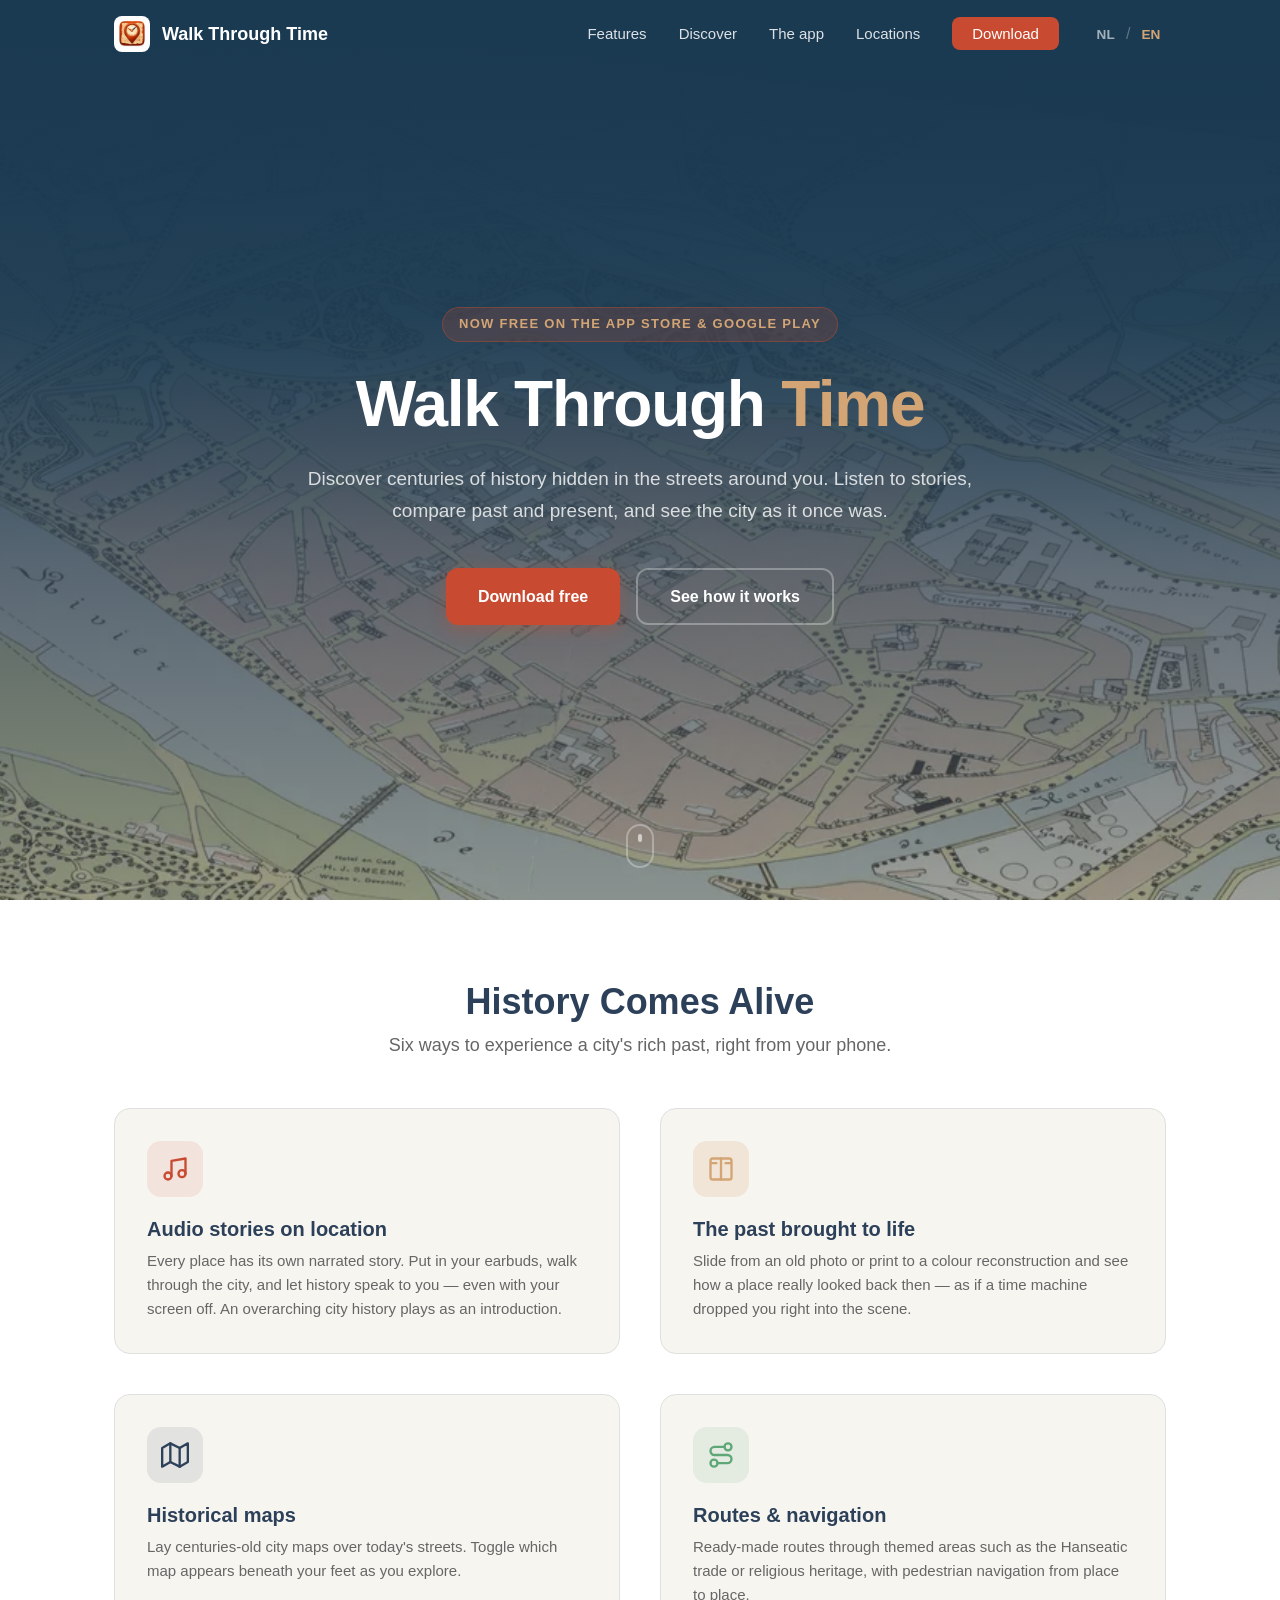
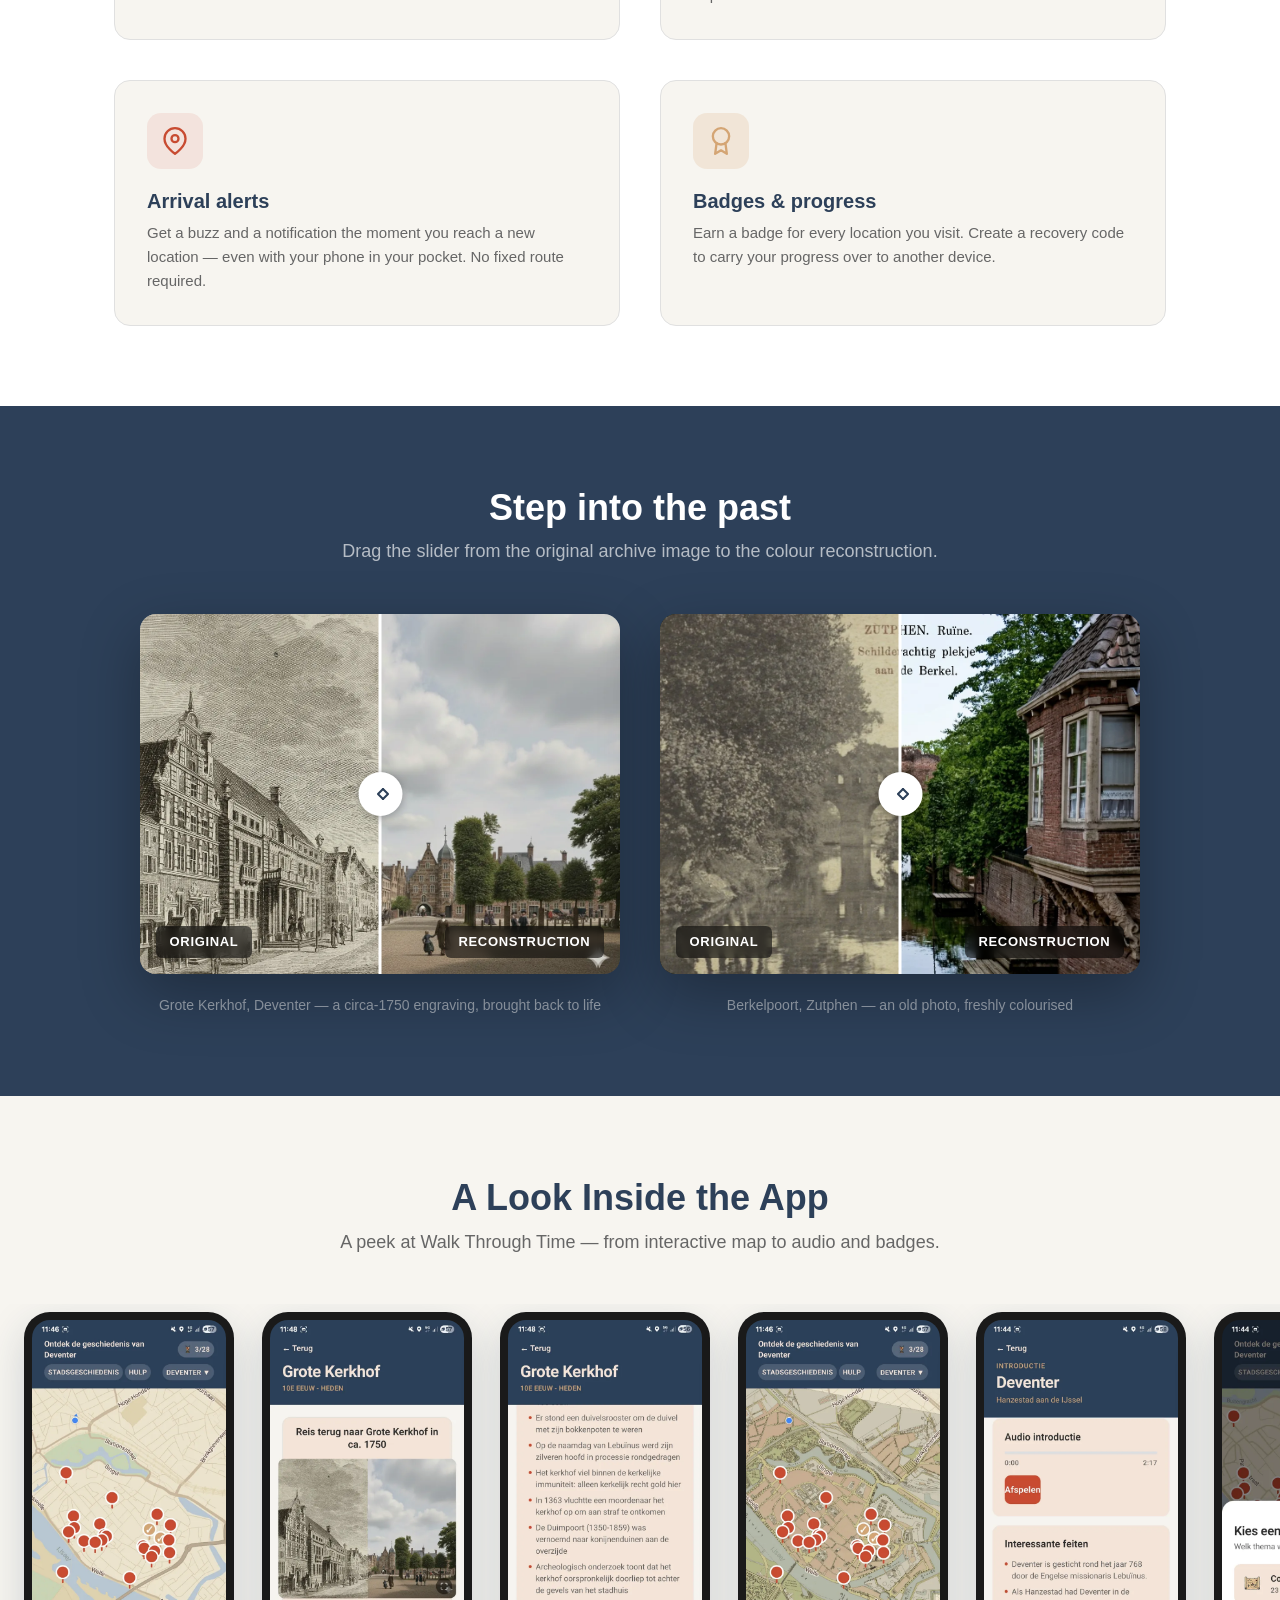
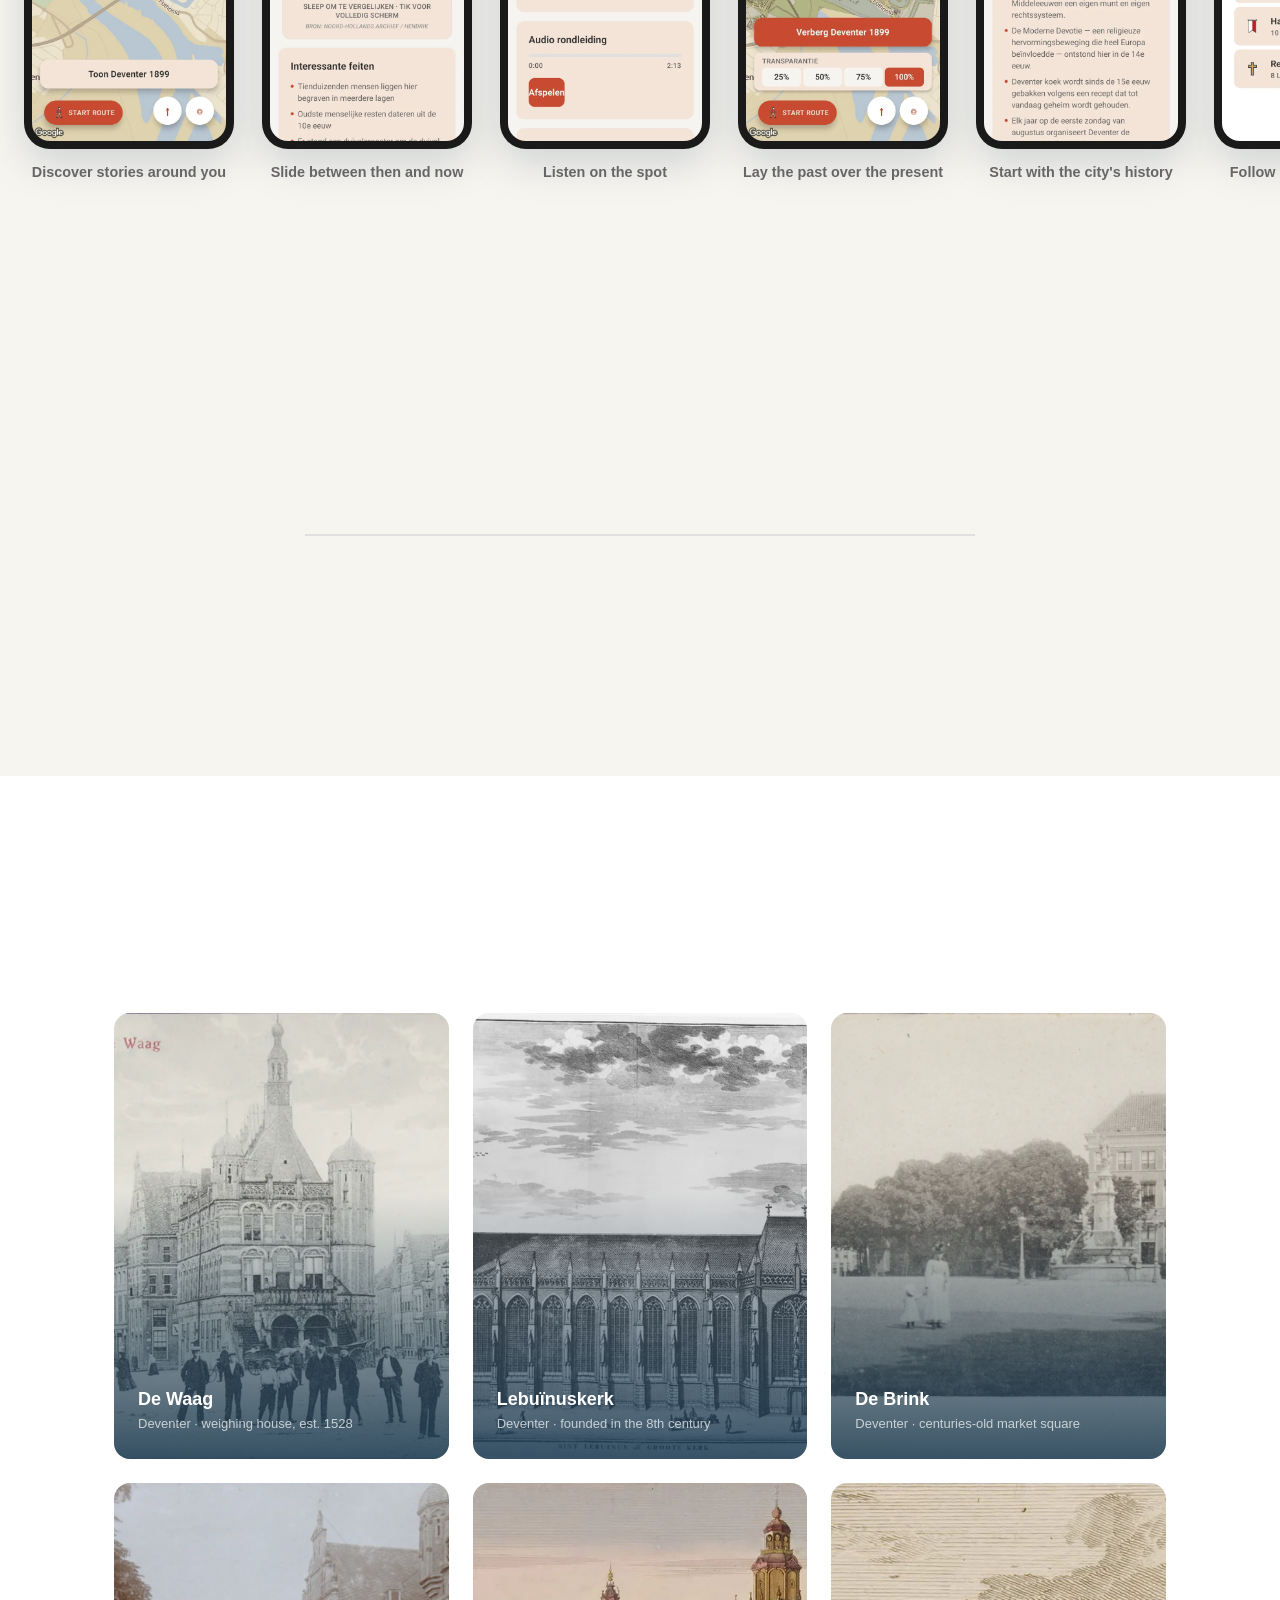
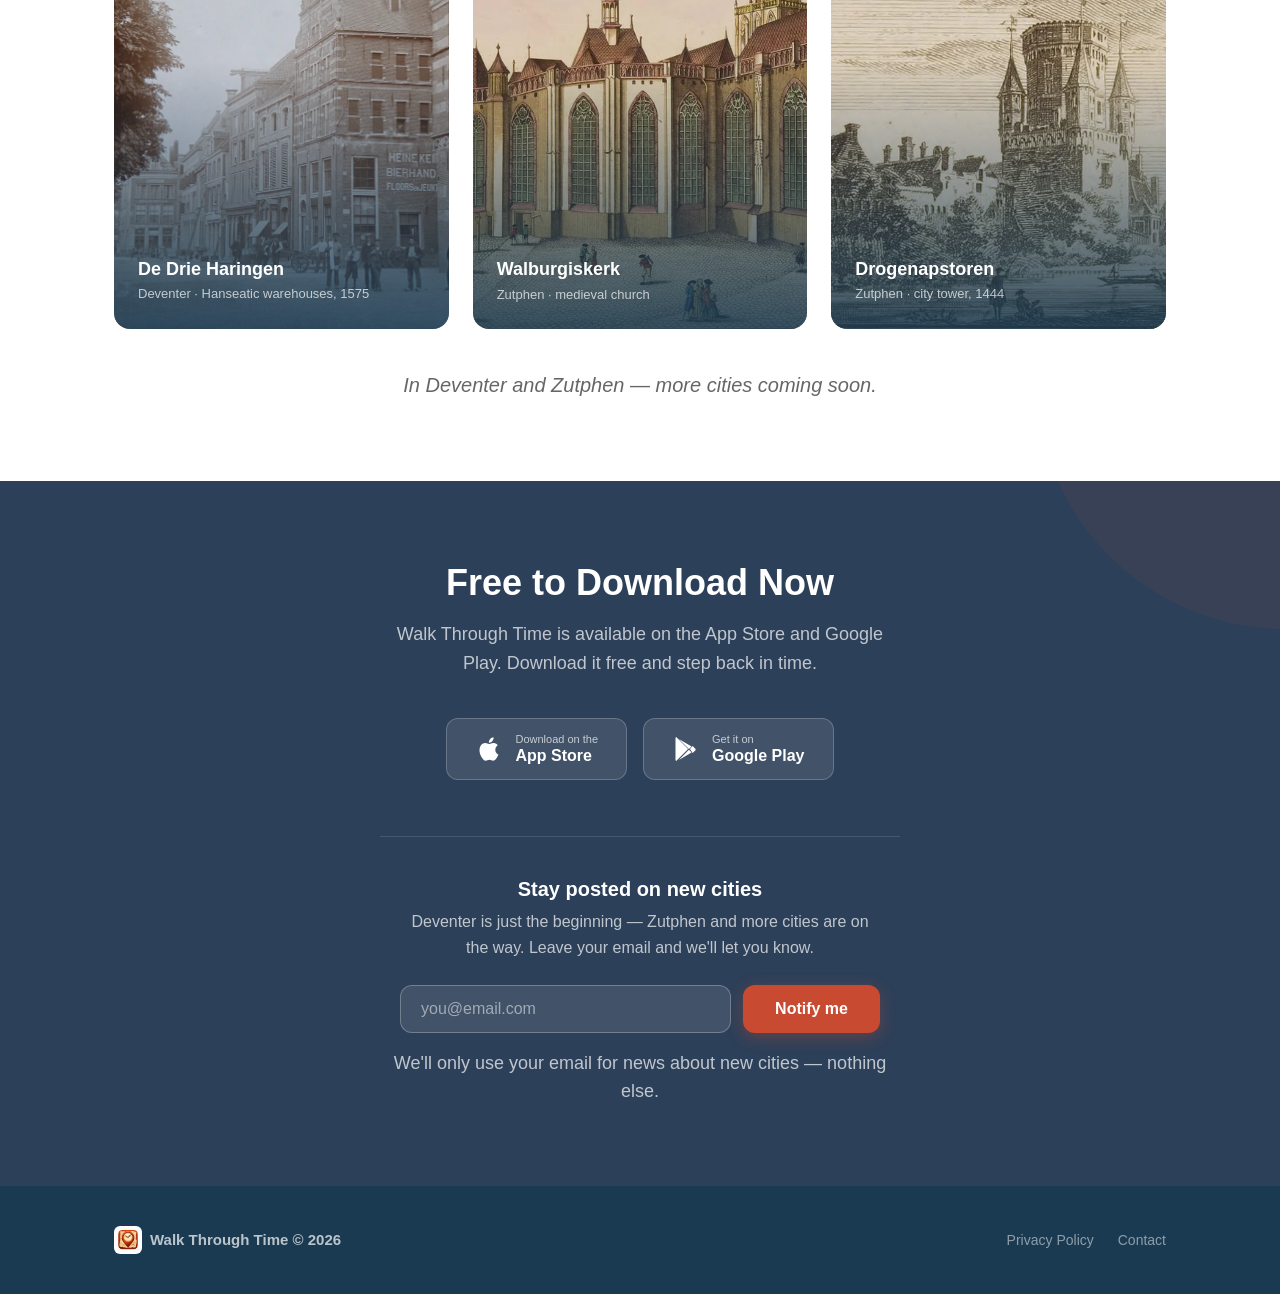
==== commit 7caf19b1: "Preview-feedback: multi-stad copy, sterkere voor/na, 6 locaties, banner-fix Doorloop van de live pre" ====
--- a/index.html
+++ b/index.html
@@ -3,28 +3,28 @@
 <head>
   <meta charset="UTF-8">
   <meta name="viewport" content="width=device-width, initial-scale=1.0">
-  <title>Walk Through Time — Ontdek de verborgen geschiedenis van Deventer</title>
-  <meta name="description" content="Wandel door eeuwen geschiedenis in Deventer. Een audio-tour app met ingekleurde reconstructies van het verleden, historische kaarten en 23 bijzondere locaties om te ontdekken.">
+  <title>Walk Through Time — Ontdek de verborgen geschiedenis van je stad</title>
+  <meta name="description" content="Wandel door eeuwen geschiedenis in historische Nederlandse steden. Een audio-tour app met ingekleurde reconstructies van het verleden, historische kaarten en 31 locaties in Deventer en Zutphen — meer steden volgen.">
   <meta name="theme-color" content="#2D4059">
   <link rel="canonical" href="https://walkthrough-time.com/">
 
   <!-- Open Graph -->
   <meta property="og:site_name" content="Walk Through Time">
-  <meta property="og:title" content="Walk Through Time — Ontdek de verborgen geschiedenis van Deventer">
-  <meta property="og:description" content="Stap terug in de tijd. Verken 23 historische locaties met audio-verhalen, ingekleurde reconstructies en eeuwenoude kaarten.">
+  <meta property="og:title" content="Walk Through Time — Ontdek de verborgen geschiedenis van je stad">
+  <meta property="og:description" content="Stap terug in de tijd. Verken historische locaties met audio-verhalen, ingekleurde reconstructies en eeuwenoude kaarten — in Deventer, Zutphen en meer steden.">
   <meta property="og:type" content="website">
   <meta property="og:url" content="https://walkthrough-time.com/">
   <meta property="og:image" content="https://walkthrough-time.com/images/og-image.jpg">
   <meta property="og:image:width" content="1200">
   <meta property="og:image:height" content="630">
-  <meta property="og:image:alt" content="Walk Through Time — audio-wandeling door historisch Deventer">
+  <meta property="og:image:alt" content="Walk Through Time — audio-wandeling door historische Nederlandse steden">
   <meta property="og:locale" content="nl_NL">
   <meta property="og:locale:alternate" content="en_US">
 
   <!-- Twitter -->
   <meta name="twitter:card" content="summary_large_image">
-  <meta name="twitter:title" content="Walk Through Time — Ontdek de verborgen geschiedenis van Deventer">
-  <meta name="twitter:description" content="Stap terug in de tijd. Verken 23 historische locaties met audio-verhalen, ingekleurde reconstructies en eeuwenoude kaarten.">
+  <meta name="twitter:title" content="Walk Through Time — Ontdek de verborgen geschiedenis van je stad">
+  <meta name="twitter:description" content="Stap terug in de tijd. Verken historische locaties met audio-verhalen, ingekleurde reconstructies en eeuwenoude kaarten — in Deventer, Zutphen en meer steden.">
   <meta name="twitter:image" content="https://walkthrough-time.com/images/og-image.jpg">
 
   <!-- Favicon -->
@@ -44,7 +44,7 @@
     "operatingSystem": "iOS, Android",
     "applicationCategory": "TravelApplication",
     "url": "https://walkthrough-time.com/",
-    "description": "Audio-wandeling door de verborgen geschiedenis van Deventer: verhalen op locatie, ingekleurde reconstructies en historische kaarten.",
+    "description": "Audio-wandeling door de verborgen geschiedenis van historische Nederlandse steden: verhalen op locatie, ingekleurde reconstructies en historische kaarten.",
     "offers": {
       "@type": "Offer",
       "price": "0",
@@ -98,7 +98,7 @@
       <div class="hero-badge" data-i18n="hero.badge">Nu gratis in de App Store &amp; Google Play</div>
       <h1 data-i18n-html="hero.title">Wandel door de <span>tijd</span></h1>
       <p class="hero-text" data-i18n="hero.text">
-        Ontdek eeuwen geschiedenis, verborgen in de straten van Deventer.
+        Ontdek eeuwen geschiedenis, verborgen in de straten om je heen.
         Luister naar verhalen, vergelijk verleden en heden, en zie de stad
         zoals die er lang geleden uitzag.
       </p>
@@ -118,7 +118,7 @@
   <section class="features" id="features">
     <div class="container">
       <h2 class="section-title fade-up" data-i18n="features.title">Geschiedenis komt tot leven</h2>
-      <p class="section-subtitle fade-up" data-i18n="features.subtitle">Zes manieren om de rijke geschiedenis van Deventer te beleven, direct vanaf je telefoon.</p>
+      <p class="section-subtitle fade-up" data-i18n="features.subtitle">Zes manieren om de rijke geschiedenis van een stad te beleven, direct vanaf je telefoon.</p>
 
       <div class="features-grid">
 
@@ -180,20 +180,41 @@
       <h2 class="section-title fade-up" data-i18n="comparison.title">Stap in het verleden</h2>
       <p class="section-subtitle fade-up" data-i18n="comparison.subtitle">Sleep de schuif van het originele archiefbeeld naar de ingekleurde reconstructie.</p>
 
-      <div class="comparison-wrapper fade-up">
-        <img src="images/brink_original.webp" alt="De Brink — origineel archiefbeeld" class="comparison-img-before" width="1600" height="1032">
-        <img src="images/brink_restored.webp" alt="De Brink — ingekleurde reconstructie" class="comparison-img-after" width="1280" height="832">
-        <div class="comparison-slider">
-          <div class="comparison-handle" role="slider" tabindex="0"
-               aria-label="Vergelijk voor en na" data-i18n-aria-label="comparison.slider_aria"
-               aria-valuemin="0" aria-valuemax="100" aria-valuenow="50">
-            <svg viewBox="0 0 24 24" fill="none" stroke="currentColor" stroke-width="2.5" stroke-linecap="round" stroke-linejoin="round" aria-hidden="true"><polyline points="15 18 9 12 15 6"/><polyline points="9 18 15 12 9 6" transform="translate(6,0)"/></svg>
-          </div>
-        </div>
-        <span class="comparison-label before" data-i18n="comparison.before">Origineel</span>
-        <span class="comparison-label after" data-i18n="comparison.after">Reconstructie</span>
-      </div>
-      <p class="comparison-caption fade-up" data-i18n="comparison.caption">De Brink — een eeuwenoud tafereel, opnieuw tot leven gewekt</p>
+      <div class="comparison-grid">
+        <figure class="comparison-item fade-up">
+          <div class="comparison-wrapper">
+            <img src="images/grotekerkhof_original.webp" alt="Grote Kerkhof — origineel archiefbeeld" class="comparison-img-before" width="1200" height="939">
+            <img src="images/grotekerkhof_restored.webp" alt="Grote Kerkhof — ingekleurde reconstructie" class="comparison-img-after" width="1152" height="896">
+            <div class="comparison-slider">
+              <div class="comparison-handle" role="slider" tabindex="0"
+                   aria-label="Vergelijk voor en na" data-i18n-aria-label="comparison.slider_aria"
+                   aria-valuemin="0" aria-valuemax="100" aria-valuenow="50">
+                <svg viewBox="0 0 24 24" fill="none" stroke="currentColor" stroke-width="2.5" stroke-linecap="round" stroke-linejoin="round" aria-hidden="true"><polyline points="15 18 9 12 15 6"/><polyline points="9 18 15 12 9 6" transform="translate(6,0)"/></svg>
+              </div>
+            </div>
+            <span class="comparison-label before" data-i18n="comparison.before">Origineel</span>
+            <span class="comparison-label after" data-i18n="comparison.after">Reconstructie</span>
+          </div>
+          <figcaption class="comparison-caption" data-i18n="comparison.caption">Grote Kerkhof, Deventer — een gravure uit circa 1750, opnieuw tot leven gewekt</figcaption>
+        </figure>
+
+        <figure class="comparison-item fade-up">
+          <div class="comparison-wrapper">
+            <img src="images/berkelpoort_original.webp" alt="Berkelpoort — originele foto" class="comparison-img-before" width="1400" height="902">
+            <img src="images/berkelpoort_restored.webp" alt="Berkelpoort — ingekleurde reconstructie" class="comparison-img-after" width="1293" height="832">
+            <div class="comparison-slider">
+              <div class="comparison-handle" role="slider" tabindex="0"
+                   aria-label="Vergelijk voor en na" data-i18n-aria-label="comparison.slider_aria"
+                   aria-valuemin="0" aria-valuemax="100" aria-valuenow="50">
+                <svg viewBox="0 0 24 24" fill="none" stroke="currentColor" stroke-width="2.5" stroke-linecap="round" stroke-linejoin="round" aria-hidden="true"><polyline points="15 18 9 12 15 6"/><polyline points="9 18 15 12 9 6" transform="translate(6,0)"/></svg>
+              </div>
+            </div>
+            <span class="comparison-label before" data-i18n="comparison.before">Origineel</span>
+            <span class="comparison-label after" data-i18n="comparison.after">Reconstructie</span>
+          </div>
+          <figcaption class="comparison-caption" data-i18n="comparison.caption2">Berkelpoort, Zutphen — een oude foto opnieuw ingekleurd</figcaption>
+        </figure>
+      </div>
     </div>
   </section>
 
@@ -221,11 +242,19 @@
         <figcaption data-i18n="screens.overlay">Leg het verleden over het heden</figcaption>
       </figure>
       <figure class="phone">
-        <div class="phone-frame"><img src="images/screenshots/05-routes.webp" alt="" loading="lazy" width="600" height="1300"></div>
+        <div class="phone-frame"><img src="images/screenshots/05-city.webp" alt="" loading="lazy" width="600" height="1300"></div>
+        <figcaption data-i18n="screens.city">Begin met de stadsgeschiedenis</figcaption>
+      </figure>
+      <figure class="phone">
+        <div class="phone-frame"><img src="images/screenshots/06-routes.webp" alt="" loading="lazy" width="600" height="1300"></div>
         <figcaption data-i18n="screens.routes">Volg kant-en-klare routes</figcaption>
       </figure>
       <figure class="phone">
-        <div class="phone-frame"><img src="images/screenshots/06-badges.webp" alt="" loading="lazy" width="600" height="1300"></div>
+        <div class="phone-frame"><img src="images/screenshots/07-route-detail.webp" alt="" loading="lazy" width="600" height="1300"></div>
+        <figcaption data-i18n="screens.routedetail">Volg de route, stap voor stap</figcaption>
+      </figure>
+      <figure class="phone">
+        <div class="phone-frame"><img src="images/screenshots/08-badges.webp" alt="" loading="lazy" width="600" height="1300"></div>
         <figcaption data-i18n="screens.badges">Verzamel badges onderweg</figcaption>
       </figure>
     </div>
@@ -243,7 +272,7 @@
             <svg width="32" height="32" viewBox="0 0 24 24" fill="none" stroke="var(--primary)" stroke-width="2" stroke-linecap="round" stroke-linejoin="round"><path d="M21 15v4a2 2 0 0 1-2 2H5a2 2 0 0 1-2-2v-4"/><polyline points="7 10 12 15 17 10"/><line x1="12" y1="15" x2="12" y2="3"/></svg>
           </div>
           <h3 data-i18n="step.download.title">Download</h3>
-          <p data-i18n="step.download.text">Download de gratis app en ga naar het centrum van Deventer. Werkt het best op locatie — maar verkennen vanuit huis kan ook.</p>
+          <p data-i18n="step.download.text">Download de gratis app en loop de historische binnenstad in. Werkt het best op locatie — maar verkennen vanuit huis kan ook.</p>
         </div>
         <div class="step fade-up">
           <div class="step-number">
@@ -257,7 +286,7 @@
             <svg width="32" height="32" viewBox="0 0 24 24" fill="none" stroke="var(--primary)" stroke-width="2" stroke-linecap="round" stroke-linejoin="round"><path d="M2 3h6a4 4 0 0 1 4 4v14a3 3 0 0 0-3-3H2z"/><path d="M22 3h-6a4 4 0 0 0-4 4v14a3 3 0 0 1 3-3h7z"/></svg>
           </div>
           <h3 data-i18n="step.discover.title">Ontdek</h3>
-          <p data-i18n="step.discover.text">Luister naar verhalen, vergelijk oude foto's en ontdek de verborgen lagen van de stad om je heen.</p>
+          <p data-i18n="step.discover.text">Luister naar verhalen, vergelijk oude foto's en ontdek de verborgen geschiedenis van de stad om je heen.</p>
         </div>
       </div>
     </div>
@@ -266,36 +295,56 @@
   <!-- ======== Locations Teaser ======== -->
   <section class="locations" id="locations">
     <div class="container">
-      <h2 class="section-title fade-up" data-i18n="locations.title">23 locaties om te ontdekken</h2>
+      <h2 class="section-title fade-up" data-i18n="locations.title">31 locaties om te ontdekken</h2>
       <p class="section-subtitle fade-up" data-i18n="locations.subtitle">Middeleeuwse kerken, Hanze-pakhuizen, eeuwenoude marktpleinen — elk met zijn eigen verhaal.</p>
 
       <div class="locations-preview">
         <div class="location-card fade-up">
-          <img src="images/waag_original.webp" alt="De Waag" loading="lazy" width="900" height="574">
+          <img src="images/waag_original.webp" alt="De Waag, Deventer" loading="lazy" width="900" height="574">
           <div class="location-card-overlay">
             <h3>De Waag</h3>
-            <p data-i18n="locations.waag">Waaggebouw, 1528</p>
-          </div>
-        </div>
-        <div class="location-card fade-up">
-          <img src="images/lebuinuskerk_original.webp" alt="Lebuïnuskerk" loading="lazy" width="900" height="627">
+            <p data-i18n="locations.waag">Deventer · waaggebouw, 1528</p>
+          </div>
+        </div>
+        <div class="location-card fade-up">
+          <img src="images/lebuinuskerk_original.webp" alt="Lebuïnuskerk, Deventer" loading="lazy" width="900" height="627">
           <div class="location-card-overlay">
             <h3>Lebuïnuskerk</h3>
-            <p data-i18n="locations.lebuinus">Gesticht in de 8e eeuw</p>
-          </div>
-        </div>
-        <div class="location-card fade-up">
-          <img src="images/deventer-1899.webp" alt="Historische kaart van Deventer" loading="lazy" width="1600" height="732">
-          <div class="location-card-overlay">
-            <h3 data-i18n="locations.more_title">En nog 20 meer…</h3>
-            <p data-i18n="locations.more_sub">Download om ze allemaal te ontdekken</p>
+            <p data-i18n="locations.lebuinus">Deventer · gesticht in de 8e eeuw</p>
+          </div>
+        </div>
+        <div class="location-card fade-up">
+          <img src="images/brink_original.webp" alt="De Brink, Deventer" loading="lazy" width="1600" height="1032">
+          <div class="location-card-overlay">
+            <h3>De Brink</h3>
+            <p data-i18n="locations.brink">Deventer · eeuwenoud marktplein</p>
+          </div>
+        </div>
+        <div class="location-card fade-up">
+          <img src="images/drieharingen_original.webp" alt="De Drie Haringen, Deventer" loading="lazy" width="900" height="897">
+          <div class="location-card-overlay">
+            <h3>De Drie Haringen</h3>
+            <p data-i18n="locations.drieharingen">Deventer · Hanze-pakhuizen, 1575</p>
+          </div>
+        </div>
+        <div class="location-card fade-up">
+          <img src="images/walburgiskerk_original.webp" alt="Walburgiskerk, Zutphen" loading="lazy" width="900" height="609">
+          <div class="location-card-overlay">
+            <h3>Walburgiskerk</h3>
+            <p data-i18n="locations.walburgis">Zutphen · middeleeuwse kerk</p>
+          </div>
+        </div>
+        <div class="location-card fade-up">
+          <img src="images/drogenapstoren_original.webp" alt="Drogenapstoren, Zutphen" loading="lazy" width="900" height="649">
+          <div class="location-card-overlay">
+            <h3>Drogenapstoren</h3>
+            <p data-i18n="locations.drogenap">Zutphen · stadstoren, 1444</p>
           </div>
         </div>
       </div>
 
       <div class="locations-more fade-up">
-        <p data-i18n-html="locations.more">Van de <span>Brink</span> tot het <span>Bergkwartier</span> — een wandeling door 1000 jaar geschiedenis.</p>
-        <p class="locations-multicity" data-i18n="locations.multicity">Beginnend in Deventer — meer steden volgen.</p>
+        <p class="locations-multicity" data-i18n="locations.multicity">In Deventer en Zutphen — meer steden volgen.</p>
       </div>
     </div>
   </section>
@@ -304,7 +353,7 @@
   <section class="cta" id="download">
     <div class="container cta-content">
       <h2 class="fade-up" data-i18n="cta.title">Nu gratis te downloaden</h2>
-      <p class="fade-up" data-i18n="cta.text">Walk Through Time staat live in de App Store en Google Play. Download gratis en stap terug in de tijd.</p>
+      <p class="fade-up" data-i18n="cta.text">Walk Through Time is te downloaden in de App Store en Google Play. Download gratis en stap terug in de tijd.</p>
 
       <div class="store-buttons fade-up">
         <a href="https://apps.apple.com/app/id6764508617" class="store-btn" target="_blank" rel="noopener"
--- a/css/style.css
+++ b/css/style.css
@@ -218,9 +218,15 @@
   inset: 0;
   background-image: url('../images/deventer-1899.webp');
   background-position: center top;
-  background-size: 150%;
+  /* De plattegrond is een onregelmatig gevormde tekening op transparante
+     achtergrond. Door op HOOGTE te schalen (i.p.v. een vaste breedte) valt de
+     schuine onderrand — net als op een groot scherm — altijd nét onder de
+     zichtbare banner, óók op smalle/mobiele schermen. Zo is er nergens een
+     harde afgeknipte rand. */
+  background-size: auto 120%;
   background-repeat: no-repeat;
   opacity: 1;
+  /* Bovenrand van de kaart wegvloeien in het blauw. */
   mask-image: linear-gradient(to bottom, transparent 0%, black 60%);
   -webkit-mask-image: linear-gradient(to bottom, transparent 0%, black 60%);
 }
@@ -518,6 +524,26 @@
   font-size: 0.875rem;
 }
 
+/* Twee sliders naast elkaar (schets- én foto-reconstructie) */
+.comparison-grid {
+  display: grid;
+  grid-template-columns: 1fr 1fr;
+  gap: 2.5rem;
+  max-width: 1000px;
+  margin: 0 auto;
+  align-items: start;
+}
+
+.comparison-item {
+  margin: 0;
+}
+
+/* Binnen het raster vult elke slider zijn eigen kolom */
+.comparison-item .comparison-wrapper {
+  max-width: none;
+  margin: 0;
+}
+
 /* ============================================
    App Screenshots (phone gallery)
    ============================================ */
@@ -933,6 +959,11 @@
     font-size: 1rem;
   }
 
+  .comparison-grid {
+    grid-template-columns: 1fr;
+    gap: 2rem;
+  }
+
   .comparison-wrapper {
     border-radius: 12px;
   }
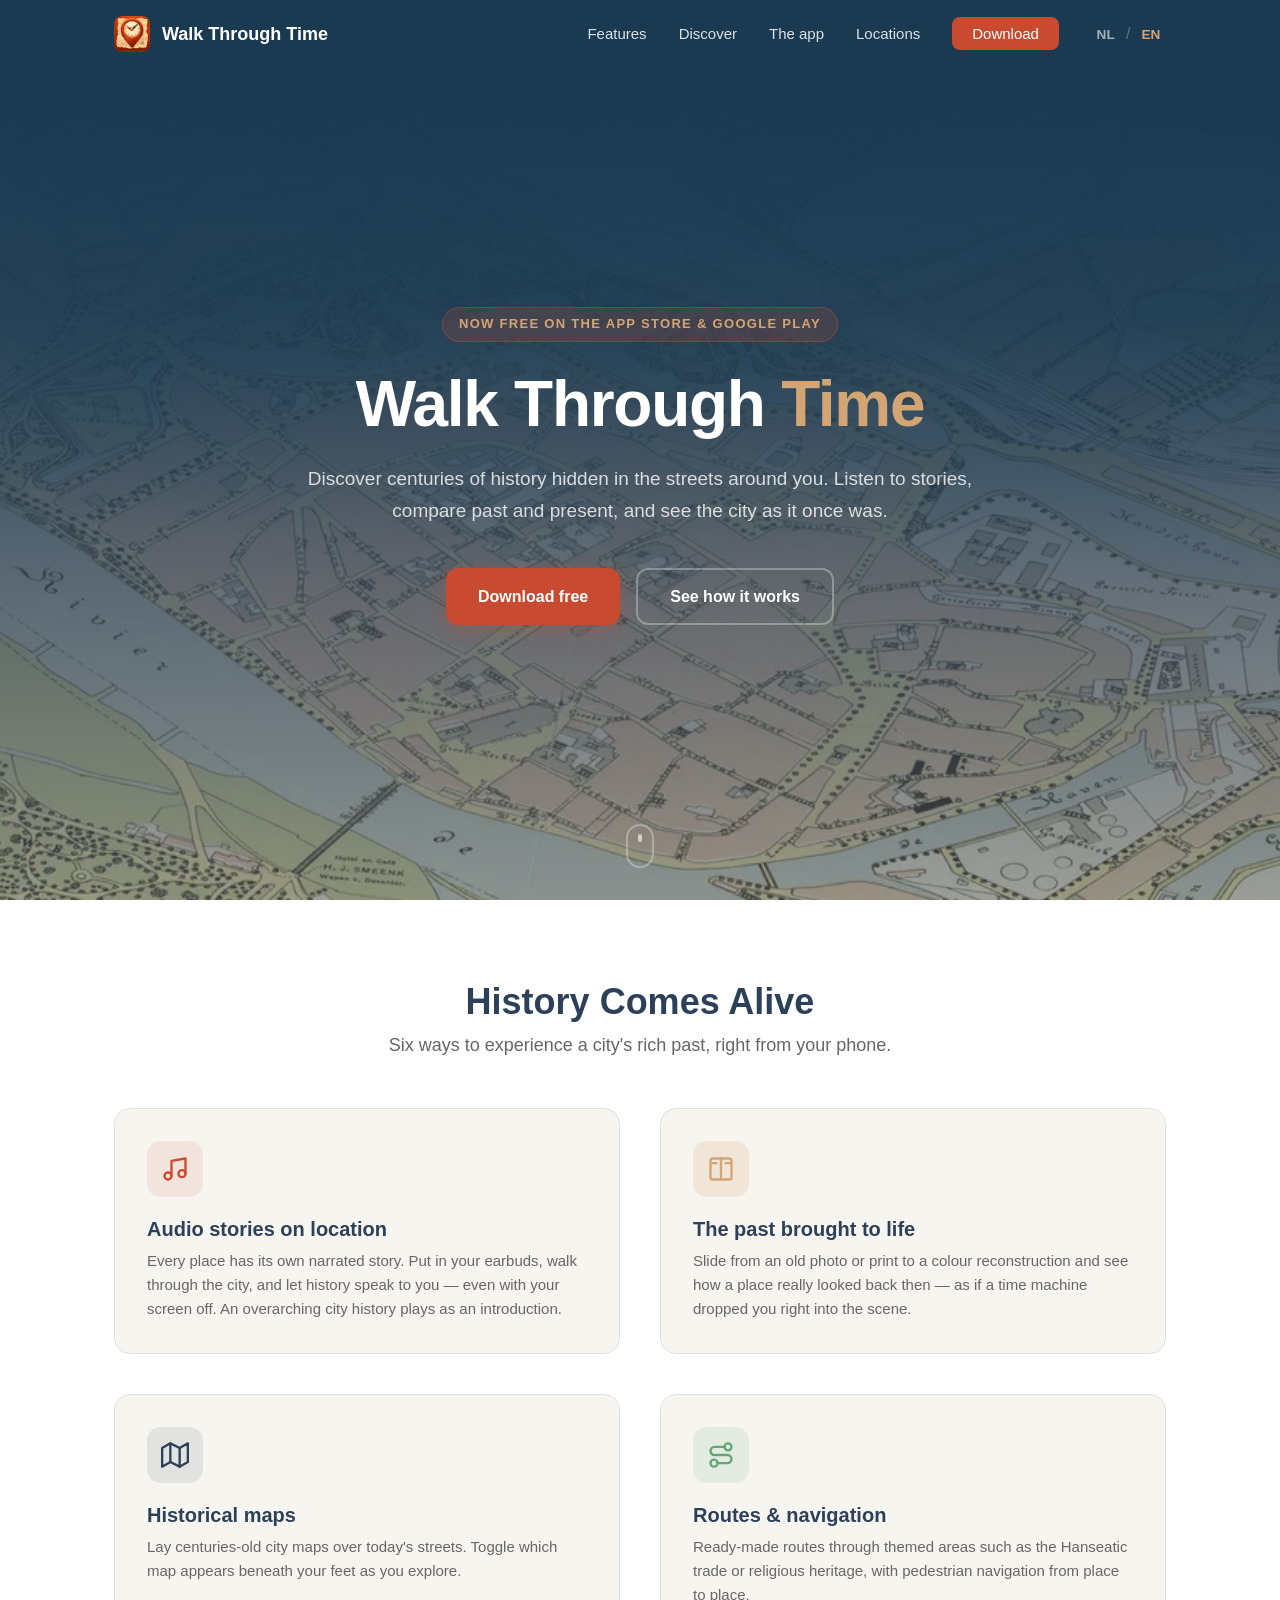
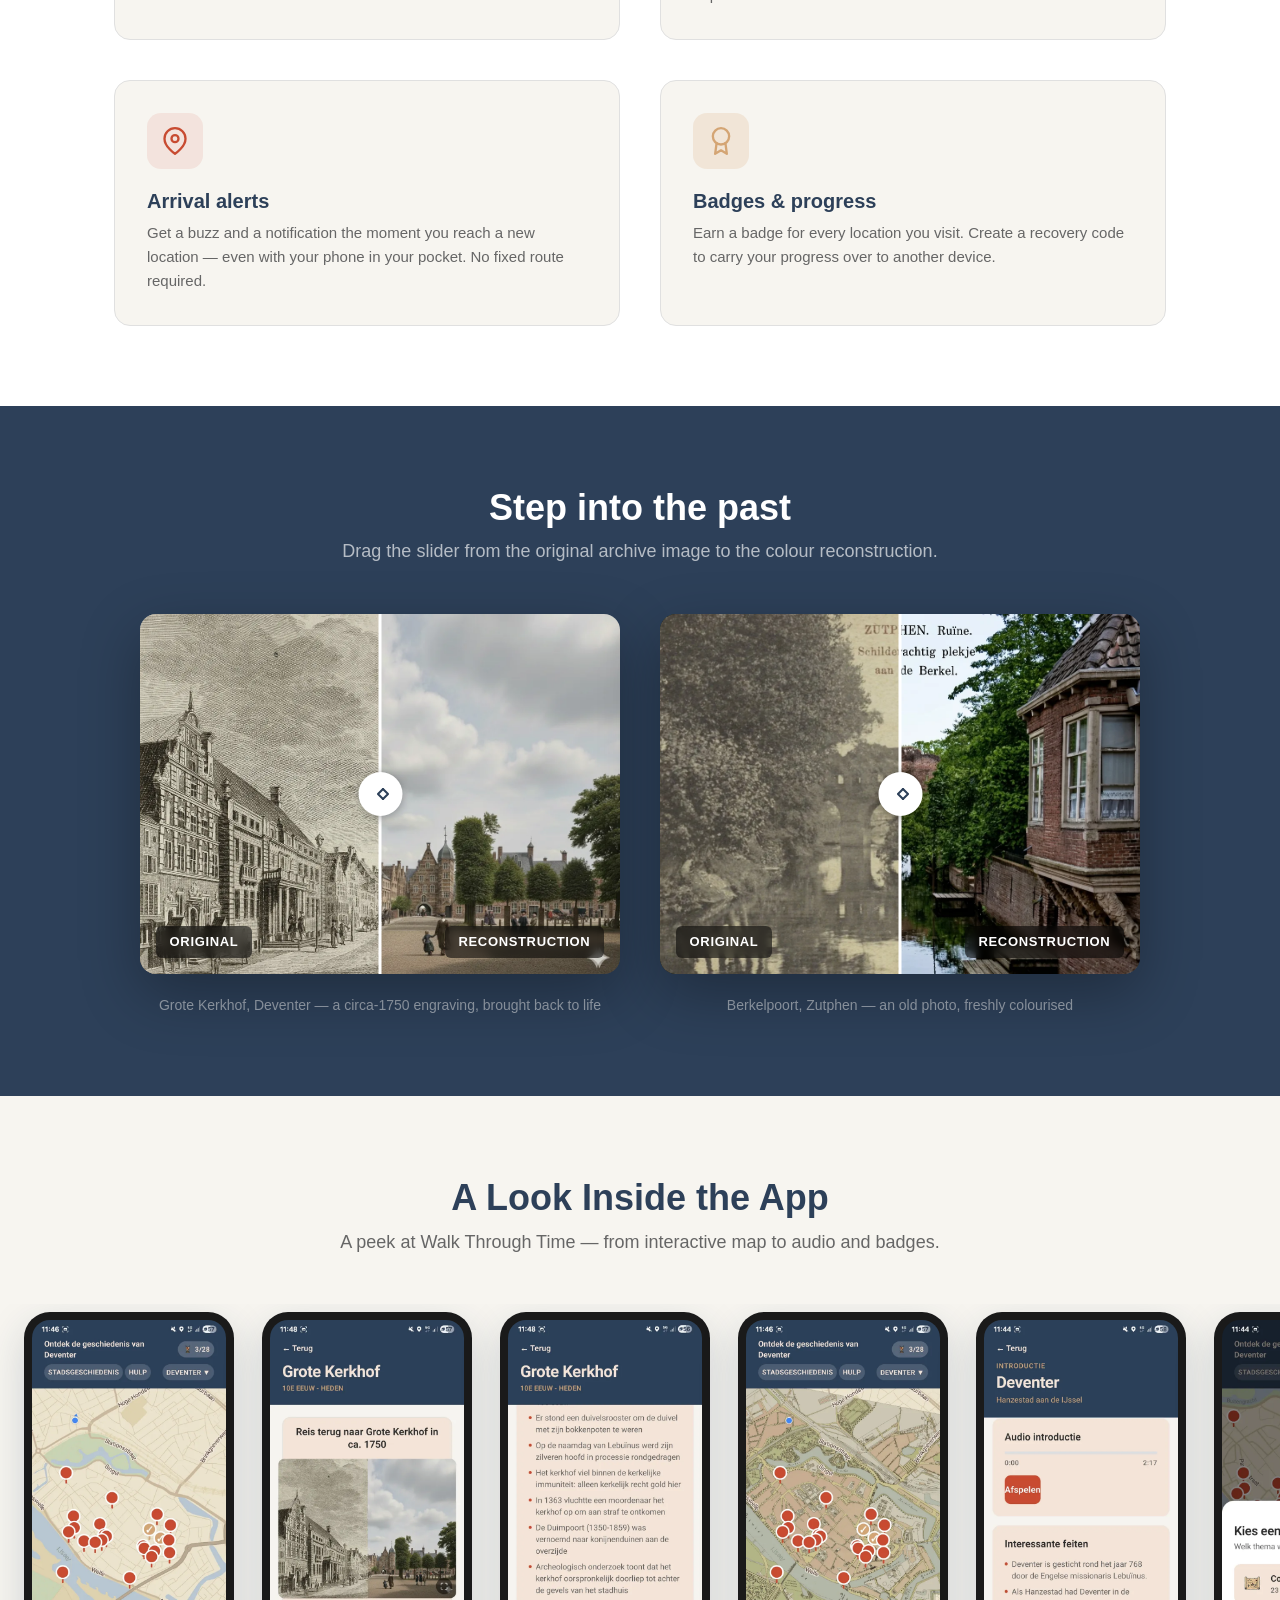
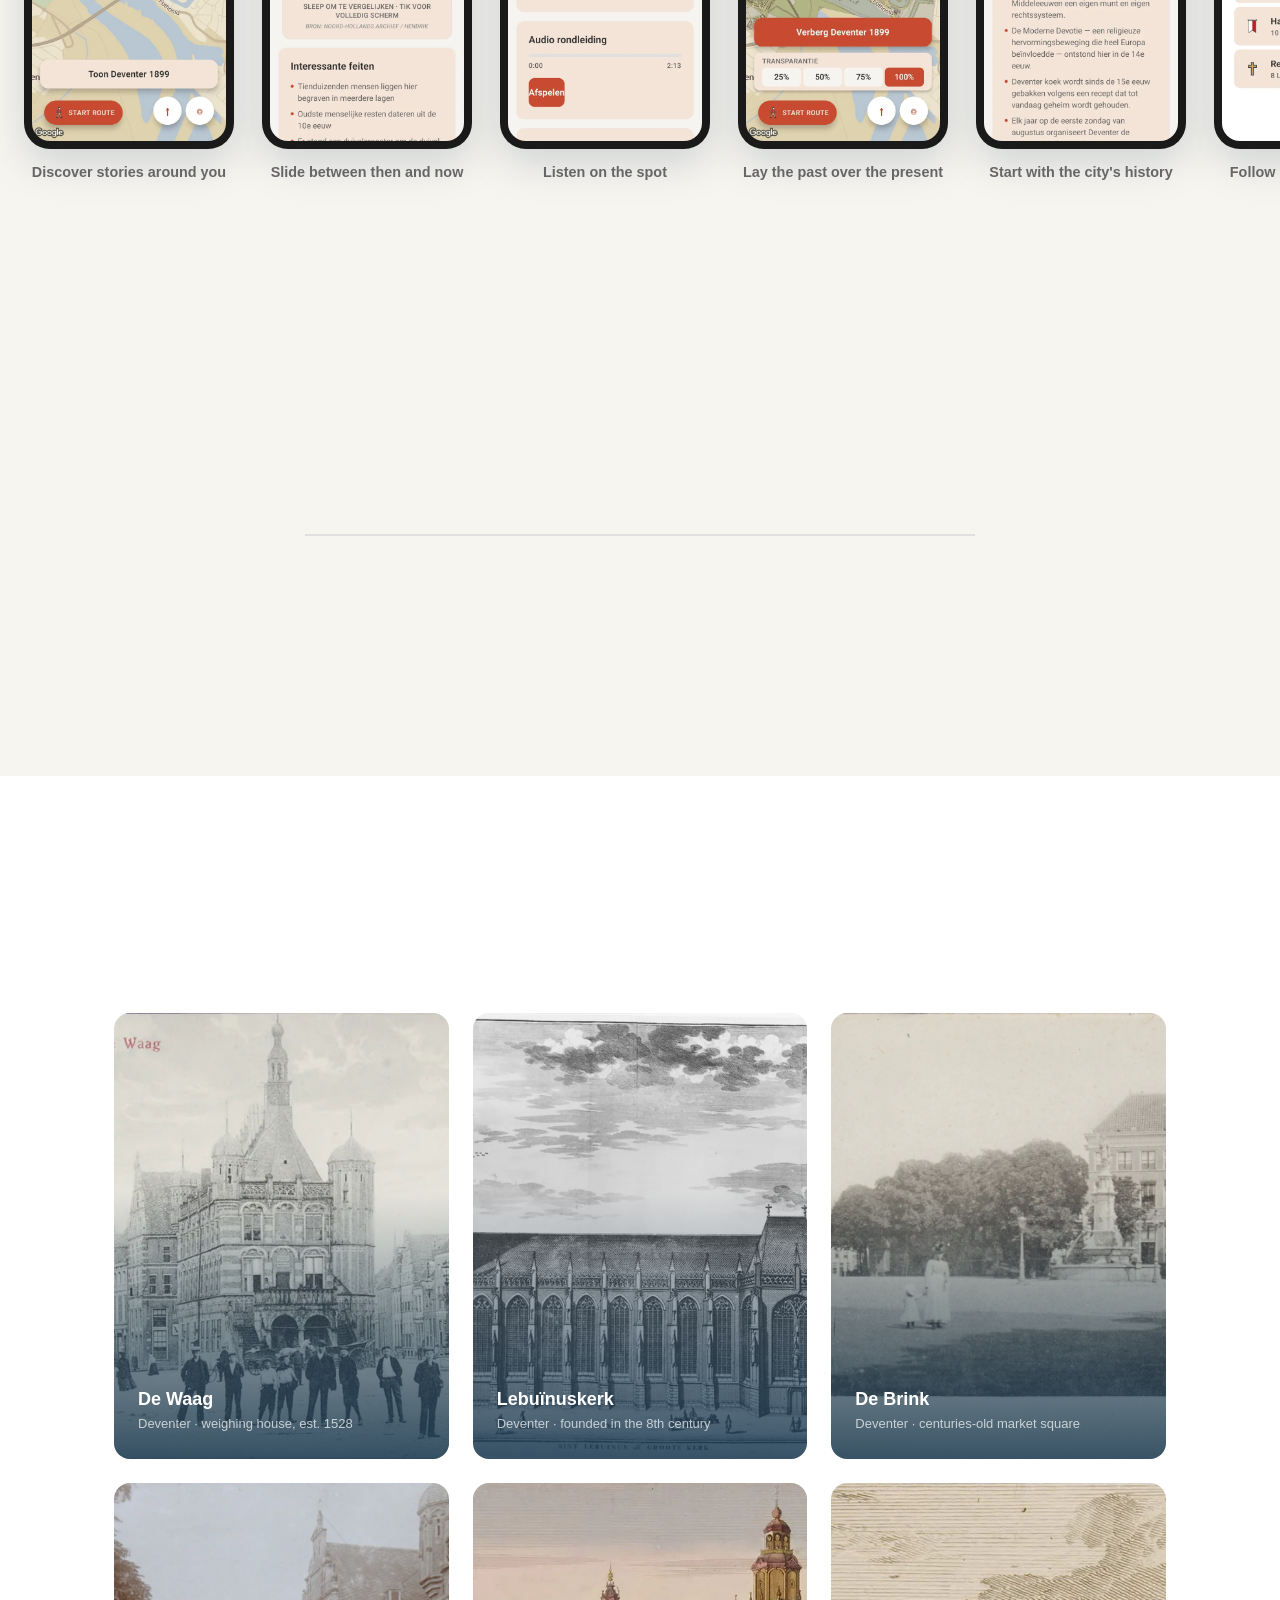
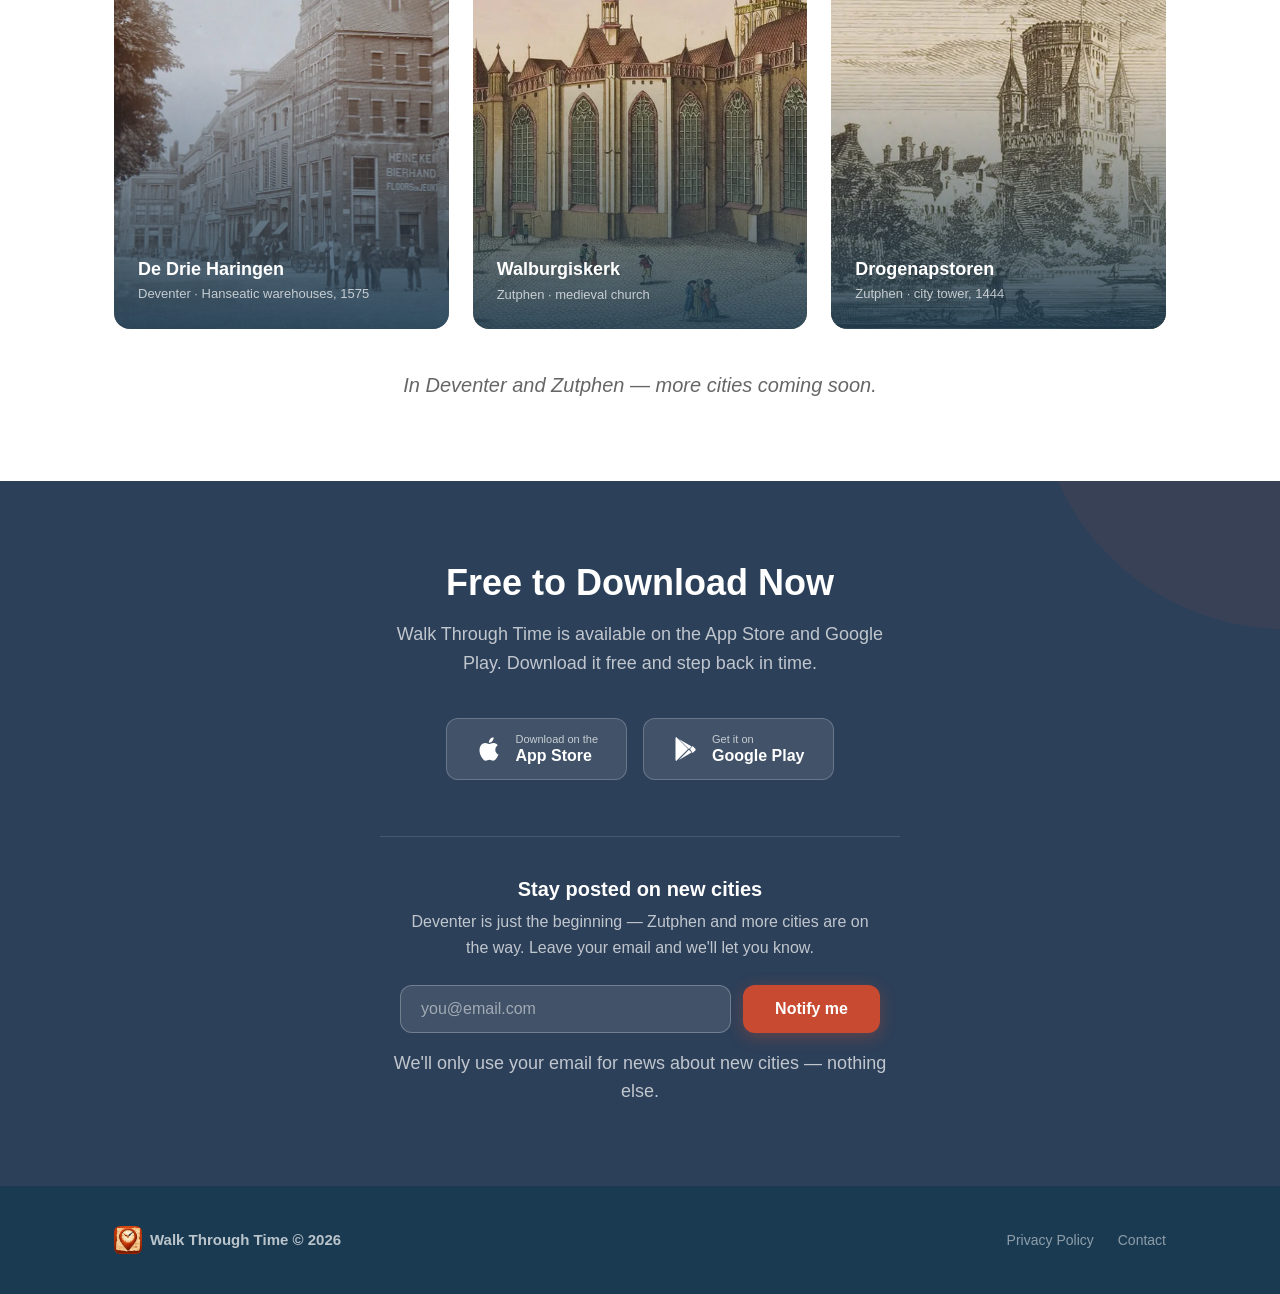
==== commit 7dc46138: "content: locatie-aantal 31 -> 33 (Bourgonjetoren + Armenhage Zutphen)" ====
--- a/index.html
+++ b/index.html
@@ -4,7 +4,7 @@
   <meta charset="UTF-8">
   <meta name="viewport" content="width=device-width, initial-scale=1.0">
   <title>Walk Through Time — Ontdek de verborgen geschiedenis van je stad</title>
-  <meta name="description" content="Wandel door eeuwen geschiedenis in historische Nederlandse steden. Een audio-tour app met ingekleurde reconstructies van het verleden, historische kaarten en 31 locaties in Deventer en Zutphen — meer steden volgen.">
+  <meta name="description" content="Wandel door eeuwen geschiedenis in historische Nederlandse steden. Een audio-tour app met ingekleurde reconstructies van het verleden, historische kaarten en 33 locaties in Deventer en Zutphen — meer steden volgen.">
   <meta name="theme-color" content="#2D4059">
   <link rel="canonical" href="https://walkthrough-time.com/">
 
@@ -295,7 +295,7 @@
   <!-- ======== Locations Teaser ======== -->
   <section class="locations" id="locations">
     <div class="container">
-      <h2 class="section-title fade-up" data-i18n="locations.title">31 locaties om te ontdekken</h2>
+      <h2 class="section-title fade-up" data-i18n="locations.title">33 locaties om te ontdekken</h2>
       <p class="section-subtitle fade-up" data-i18n="locations.subtitle">Middeleeuwse kerken, Hanze-pakhuizen, eeuwenoude marktpleinen — elk met zijn eigen verhaal.</p>
 
       <div class="locations-preview">
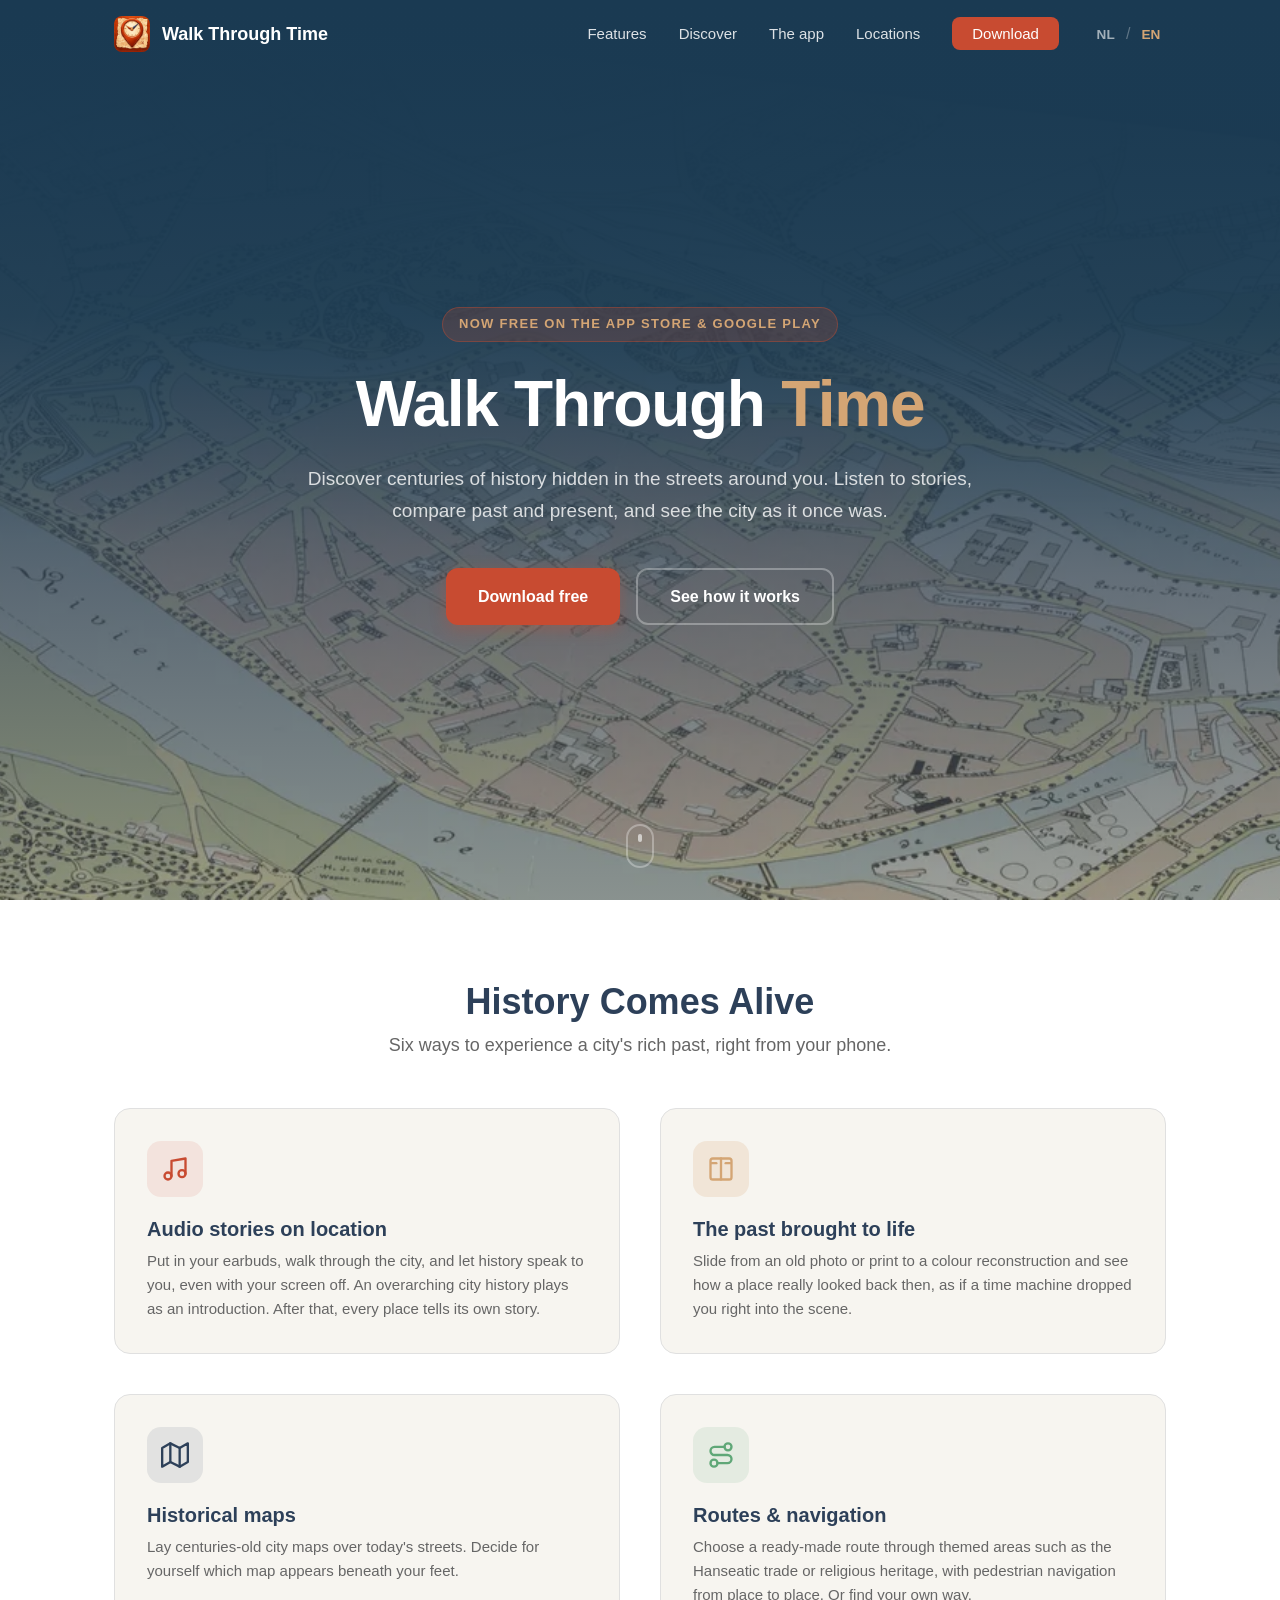
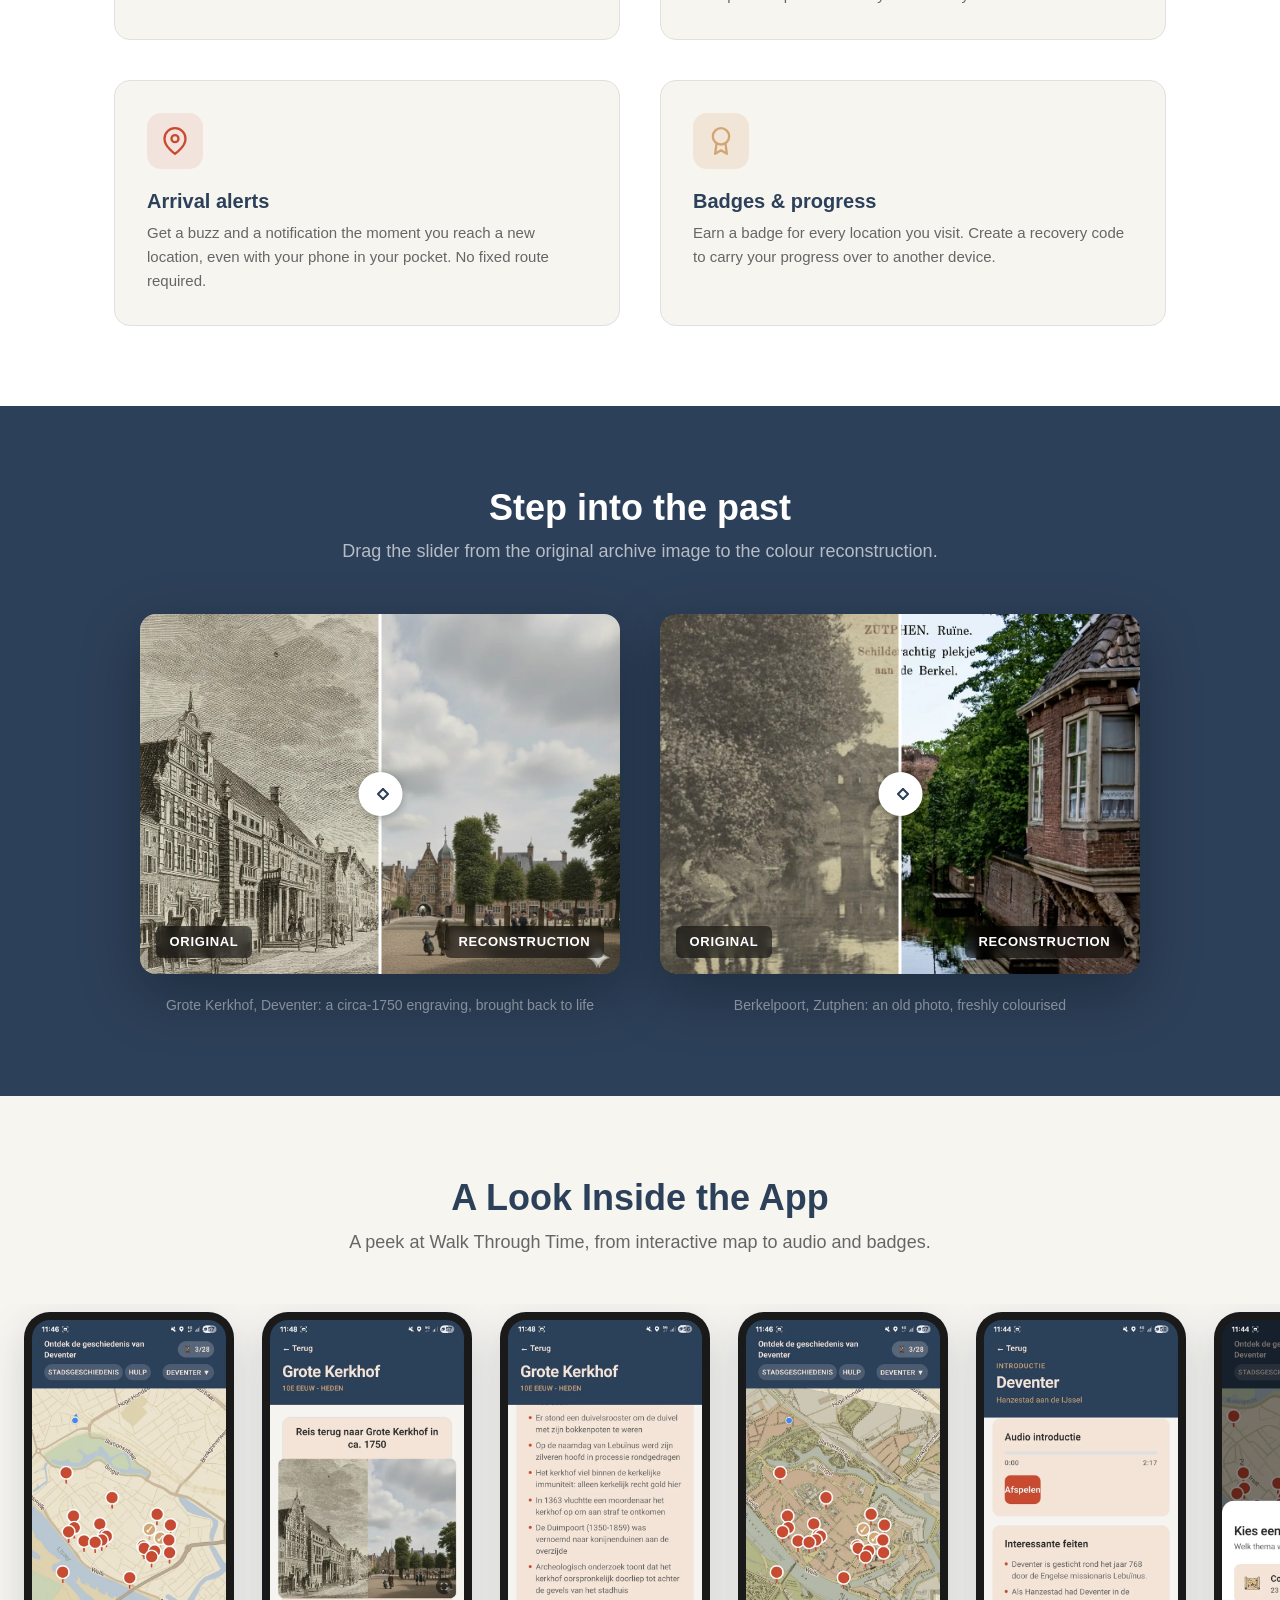
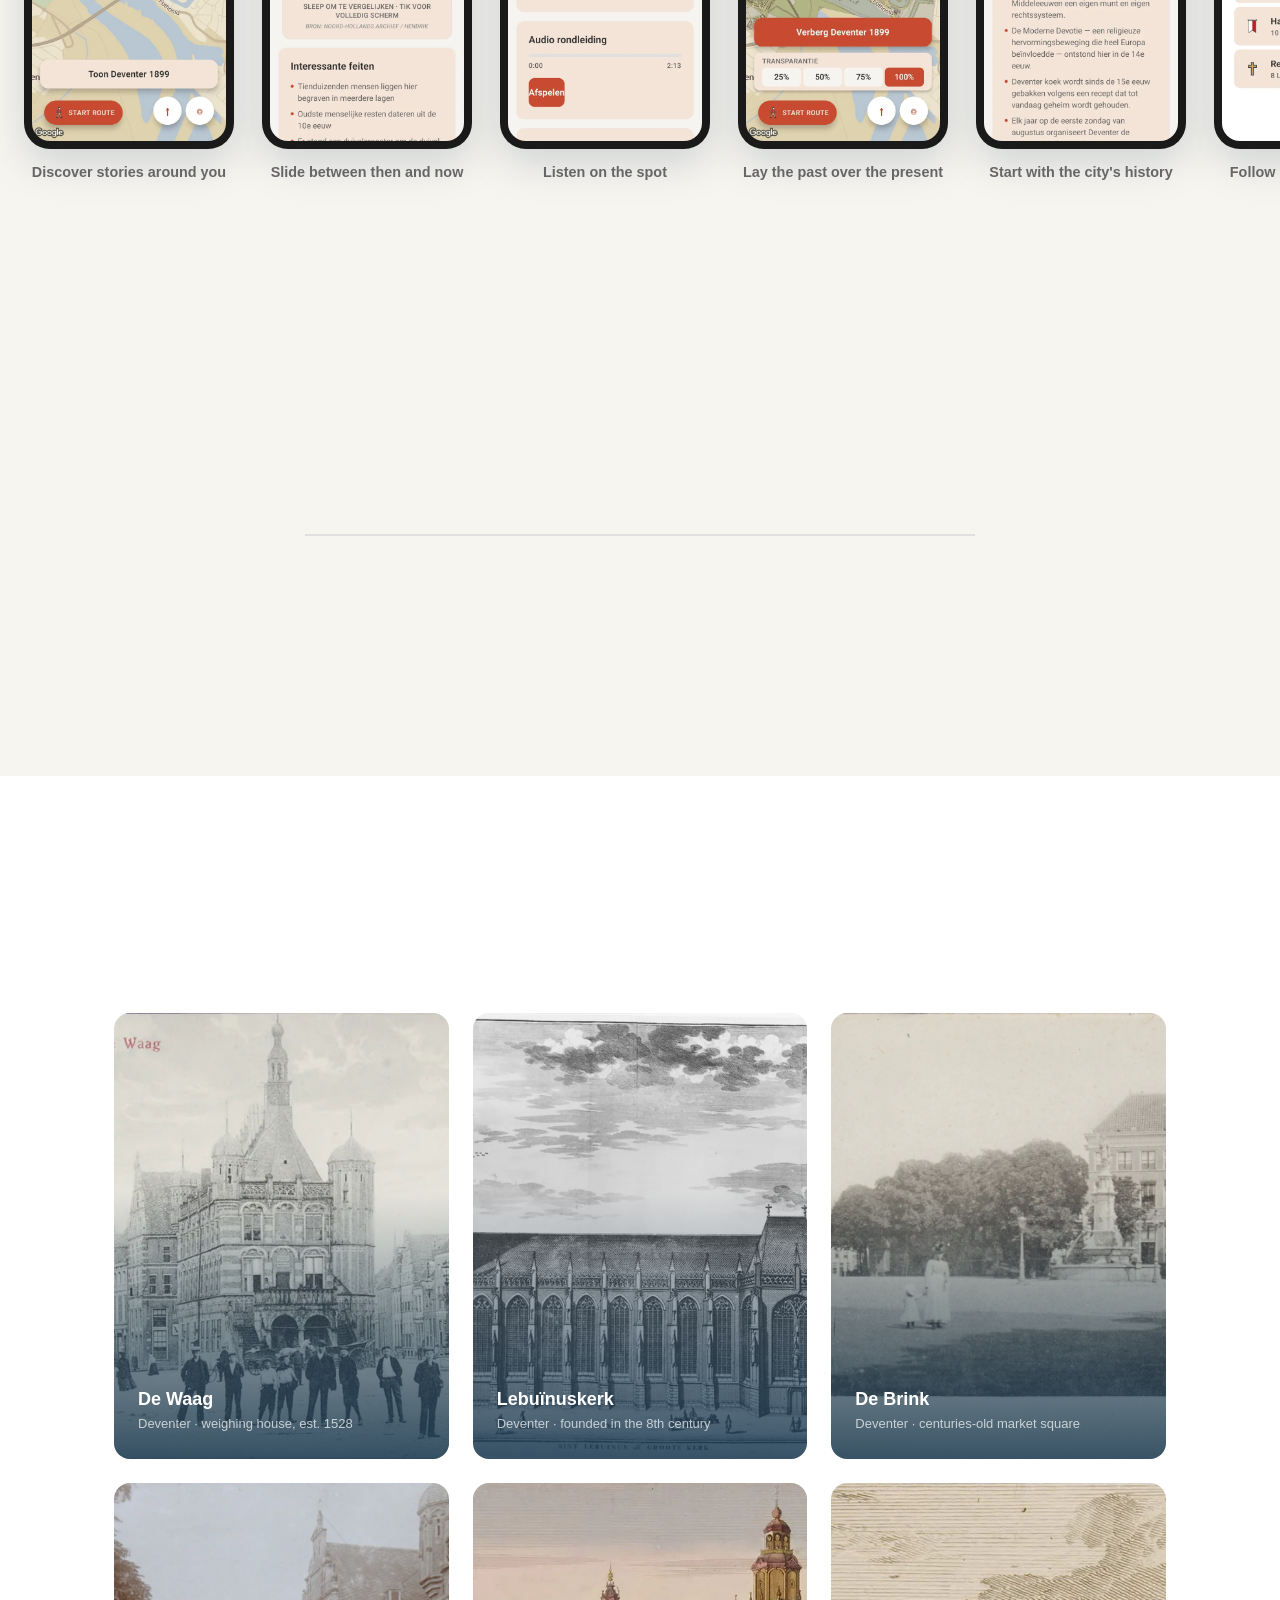
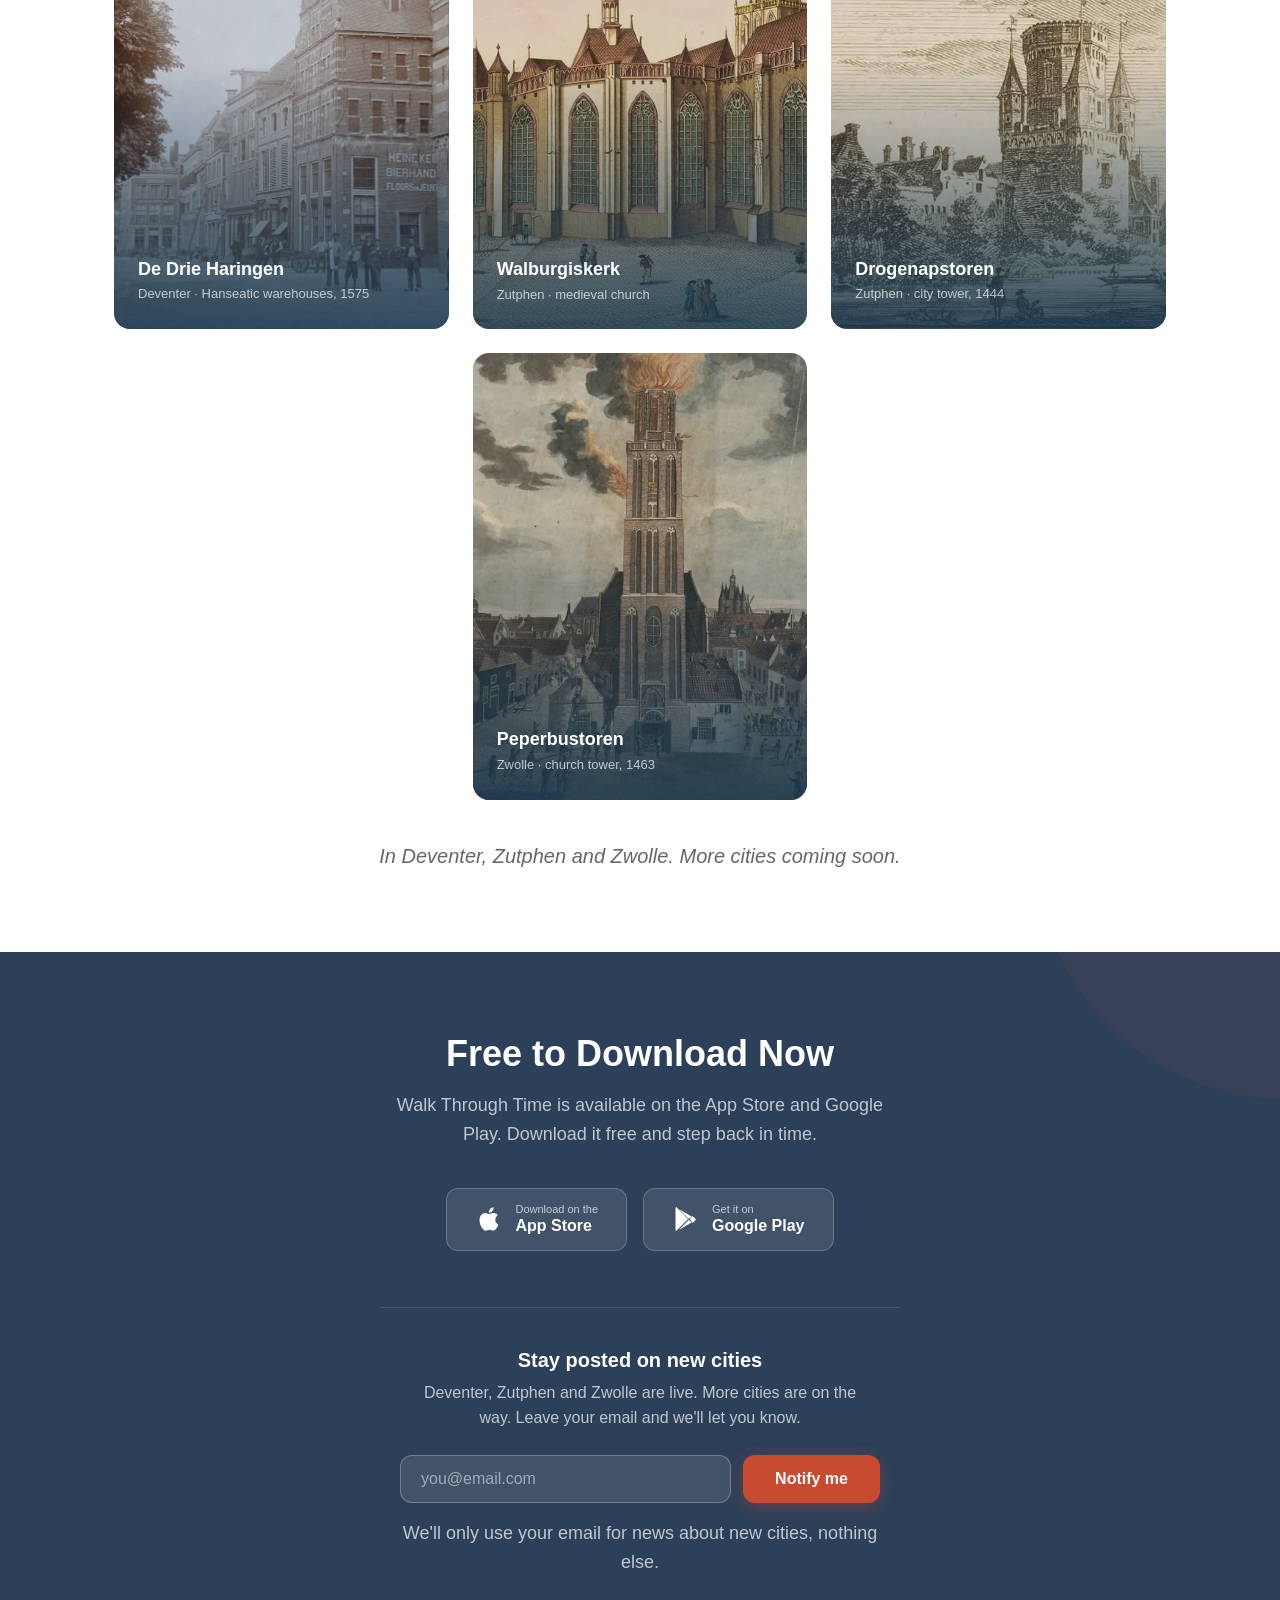
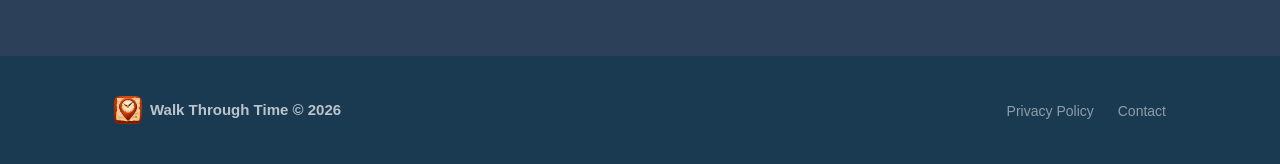
==== commit 2a7a8f00: "content: webteksten herzien + Zwolle toegevoegd Herziene copy van de ontwikkelaar doorgevoerd in NL " ====
--- a/index.html
+++ b/index.html
@@ -4,14 +4,14 @@
   <meta charset="UTF-8">
   <meta name="viewport" content="width=device-width, initial-scale=1.0">
   <title>Walk Through Time — Ontdek de verborgen geschiedenis van je stad</title>
-  <meta name="description" content="Wandel door eeuwen geschiedenis in historische Nederlandse steden. Een audio-tour app met ingekleurde reconstructies van het verleden, historische kaarten en 33 locaties in Deventer en Zutphen — meer steden volgen.">
+  <meta name="description" content="Wandel door eeuwen geschiedenis in historische Nederlandse steden. Een audio-tour app met ingekleurde reconstructies van het verleden, historische kaarten en 45 locaties in Deventer, Zutphen en Zwolle. Meer steden volgen.">
   <meta name="theme-color" content="#2D4059">
   <link rel="canonical" href="https://walkthrough-time.com/">
 
   <!-- Open Graph -->
   <meta property="og:site_name" content="Walk Through Time">
   <meta property="og:title" content="Walk Through Time — Ontdek de verborgen geschiedenis van je stad">
-  <meta property="og:description" content="Stap terug in de tijd. Verken historische locaties met audio-verhalen, ingekleurde reconstructies en eeuwenoude kaarten — in Deventer, Zutphen en meer steden.">
+  <meta property="og:description" content="Stap terug in de tijd. Verken historische locaties met audio-verhalen, ingekleurde reconstructies en eeuwenoude kaarten, in Deventer, Zutphen en Zwolle.">
   <meta property="og:type" content="website">
   <meta property="og:url" content="https://walkthrough-time.com/">
   <meta property="og:image" content="https://walkthrough-time.com/images/og-image.jpg">
@@ -24,7 +24,7 @@
   <!-- Twitter -->
   <meta name="twitter:card" content="summary_large_image">
   <meta name="twitter:title" content="Walk Through Time — Ontdek de verborgen geschiedenis van je stad">
-  <meta name="twitter:description" content="Stap terug in de tijd. Verken historische locaties met audio-verhalen, ingekleurde reconstructies en eeuwenoude kaarten — in Deventer, Zutphen en meer steden.">
+  <meta name="twitter:description" content="Stap terug in de tijd. Verken historische locaties met audio-verhalen, ingekleurde reconstructies en eeuwenoude kaarten, in Deventer, Zutphen en Zwolle.">
   <meta name="twitter:image" content="https://walkthrough-time.com/images/og-image.jpg">
 
   <!-- Favicon -->
@@ -98,7 +98,7 @@
       <div class="hero-badge" data-i18n="hero.badge">Nu gratis in de App Store &amp; Google Play</div>
       <h1 data-i18n-html="hero.title">Wandel door de <span>tijd</span></h1>
       <p class="hero-text" data-i18n="hero.text">
-        Ontdek eeuwen geschiedenis, verborgen in de straten om je heen.
+        Ontdek eeuwen geschiedenis verborgen in de straten om je heen.
         Luister naar verhalen, vergelijk verleden en heden, en zie de stad
         zoals die er lang geleden uitzag.
       </p>
@@ -127,7 +127,7 @@
             <svg width="28" height="28" viewBox="0 0 24 24" fill="none" stroke="currentColor" stroke-width="2" stroke-linecap="round" stroke-linejoin="round"><path d="M9 18V5l12-2v13"/><circle cx="6" cy="18" r="3"/><circle cx="18" cy="16" r="3"/></svg>
           </div>
           <h3 data-i18n="feature.audio.title">Audio-verhalen op locatie</h3>
-          <p data-i18n="feature.audio.text">Elke plek heeft zijn eigen verteld verhaal. Doe je oortjes in, wandel door de stad en laat de geschiedenis tot je spreken — ook met je scherm uit. Een overkoepelende stadsgeschiedenis luister je als introductie.</p>
+          <p data-i18n="feature.audio.text">Doe je oortjes in, wandel door de stad en laat de geschiedenis tot je spreken, ook met je scherm uit. Een overkoepelende stadsgeschiedenis luister je als introductie. Daarna vertelt elke plek zijn eigen verhaal.</p>
         </div>
 
         <div class="feature-card fade-up">
@@ -135,7 +135,7 @@
             <svg width="28" height="28" viewBox="0 0 24 24" fill="none" stroke="currentColor" stroke-width="2" stroke-linecap="round" stroke-linejoin="round"><rect x="3" y="3" width="18" height="18" rx="2" ry="2"/><line x1="12" y1="3" x2="12" y2="21"/><polyline points="8 7 4 7"/><polyline points="20 7 16 7"/></svg>
           </div>
           <h3 data-i18n="feature.photo.title">Het verleden tot leven</h3>
-          <p data-i18n="feature.photo.text">Schuif van een oude foto of prent naar een ingekleurde reconstructie en zie hoe een plek er vroeger werkelijk uitzag — alsof een tijdmachine je er middenin zet.</p>
+          <p data-i18n="feature.photo.text">Schuif van een oude foto of prent naar een ingekleurde reconstructie en zie hoe een plek er vroeger werkelijk uitzag, alsof een tijdmachine je er middenin zet.</p>
         </div>
 
         <div class="feature-card fade-up">
@@ -143,7 +143,7 @@
             <svg width="28" height="28" viewBox="0 0 24 24" fill="none" stroke="currentColor" stroke-width="2" stroke-linecap="round" stroke-linejoin="round"><polygon points="1 6 1 22 8 18 16 22 23 18 23 2 16 6 8 2 1 6"/><line x1="8" y1="2" x2="8" y2="18"/><line x1="16" y1="6" x2="16" y2="22"/></svg>
           </div>
           <h3 data-i18n="feature.map.title">Historische kaarten</h3>
-          <p data-i18n="feature.map.text">Leg eeuwenoude stadsplattegronden over de huidige kaart. Schakel zelf welke kaart je onder je voeten ziet verschijnen.</p>
+          <p data-i18n="feature.map.text">Leg eeuwenoude stadsplattegronden over actuele kaarten. Bepaal zelf welke kaart je onder je voeten ziet verschijnen.</p>
         </div>
 
         <div class="feature-card fade-up">
@@ -151,7 +151,7 @@
             <svg width="28" height="28" viewBox="0 0 24 24" fill="none" stroke="currentColor" stroke-width="2" stroke-linecap="round" stroke-linejoin="round"><circle cx="6" cy="19" r="3"/><path d="M9 19h8.5a3.5 3.5 0 0 0 0-7h-11a3.5 3.5 0 0 1 0-7H15"/><circle cx="18" cy="5" r="3"/></svg>
           </div>
           <h3 data-i18n="feature.routes.title">Wandelroutes &amp; navigatie</h3>
-          <p data-i18n="feature.routes.text">Kant-en-klare routes door themagebieden zoals de Hanze of religieus erfgoed, inclusief voetgangersnavigatie van plek naar plek.</p>
+          <p data-i18n="feature.routes.text">Kies voor kant-en-klare routes door themagebieden zoals de Hanze of religieus erfgoed, inclusief voetgangersnavigatie van plek naar plek. Of kies je eigen route.</p>
         </div>
 
         <div class="feature-card fade-up">
@@ -159,7 +159,7 @@
             <svg width="28" height="28" viewBox="0 0 24 24" fill="none" stroke="currentColor" stroke-width="2" stroke-linecap="round" stroke-linejoin="round"><path d="M21 10c0 7-9 13-9 13s-9-6-9-13a9 9 0 0 1 18 0z"/><circle cx="12" cy="10" r="3"/></svg>
           </div>
           <h3 data-i18n="feature.arrival.title">Aankomst-meldingen</h3>
-          <p data-i18n="feature.arrival.text">Krijg een trilling en melding zodra je bij een nieuwe locatie aankomt — zelfs met je telefoon in je broekzak. Geen vaste route nodig.</p>
+          <p data-i18n="feature.arrival.text">Krijg een trilling en melding zodra je bij een nieuwe locatie aankomt, zelfs met je telefoon in je broekzak. Geen vaste route nodig.</p>
         </div>
 
         <div class="feature-card fade-up">
@@ -183,8 +183,8 @@
       <div class="comparison-grid">
         <figure class="comparison-item fade-up">
           <div class="comparison-wrapper">
-            <img src="images/grotekerkhof_original.webp" alt="Grote Kerkhof — origineel archiefbeeld" class="comparison-img-before" width="1200" height="939">
-            <img src="images/grotekerkhof_restored.webp" alt="Grote Kerkhof — ingekleurde reconstructie" class="comparison-img-after" width="1152" height="896">
+            <img src="images/grotekerkhof_original.webp" alt="Grote Kerkhof, origineel archiefbeeld" class="comparison-img-before" width="1200" height="939">
+            <img src="images/grotekerkhof_restored.webp" alt="Grote Kerkhof, ingekleurde reconstructie" class="comparison-img-after" width="1152" height="896">
             <div class="comparison-slider">
               <div class="comparison-handle" role="slider" tabindex="0"
                    aria-label="Vergelijk voor en na" data-i18n-aria-label="comparison.slider_aria"
@@ -195,13 +195,13 @@
             <span class="comparison-label before" data-i18n="comparison.before">Origineel</span>
             <span class="comparison-label after" data-i18n="comparison.after">Reconstructie</span>
           </div>
-          <figcaption class="comparison-caption" data-i18n="comparison.caption">Grote Kerkhof, Deventer — een gravure uit circa 1750, opnieuw tot leven gewekt</figcaption>
+          <figcaption class="comparison-caption" data-i18n="comparison.caption">Grote Kerkhof, Deventer: een gravure uit circa 1750, opnieuw tot leven gewekt</figcaption>
         </figure>
 
         <figure class="comparison-item fade-up">
           <div class="comparison-wrapper">
-            <img src="images/berkelpoort_original.webp" alt="Berkelpoort — originele foto" class="comparison-img-before" width="1400" height="902">
-            <img src="images/berkelpoort_restored.webp" alt="Berkelpoort — ingekleurde reconstructie" class="comparison-img-after" width="1293" height="832">
+            <img src="images/berkelpoort_original.webp" alt="Berkelpoort, originele foto" class="comparison-img-before" width="1400" height="902">
+            <img src="images/berkelpoort_restored.webp" alt="Berkelpoort, ingekleurde reconstructie" class="comparison-img-after" width="1293" height="832">
             <div class="comparison-slider">
               <div class="comparison-handle" role="slider" tabindex="0"
                    aria-label="Vergelijk voor en na" data-i18n-aria-label="comparison.slider_aria"
@@ -212,7 +212,7 @@
             <span class="comparison-label before" data-i18n="comparison.before">Origineel</span>
             <span class="comparison-label after" data-i18n="comparison.after">Reconstructie</span>
           </div>
-          <figcaption class="comparison-caption" data-i18n="comparison.caption2">Berkelpoort, Zutphen — een oude foto opnieuw ingekleurd</figcaption>
+          <figcaption class="comparison-caption" data-i18n="comparison.caption2">Berkelpoort, Zutphen: een oude foto opnieuw ingekleurd</figcaption>
         </figure>
       </div>
     </div>
@@ -222,7 +222,7 @@
   <section class="screenshots" id="app">
     <div class="container">
       <h2 class="section-title fade-up" data-i18n="screens.title">Zo ziet de app eruit</h2>
-      <p class="section-subtitle fade-up" data-i18n="screens.subtitle">Een kijkje in Walk Through Time — van interactieve kaart tot audio en badges.</p>
+      <p class="section-subtitle fade-up" data-i18n="screens.subtitle">Een kijkje in Walk Through Time, van interactieve kaart tot audio en badges.</p>
     </div>
     <div class="screens-scroller fade-up">
       <figure class="phone">
@@ -264,7 +264,7 @@
   <section class="how-it-works">
     <div class="container">
       <h2 class="section-title fade-up" data-i18n="how.title">Hoe het werkt</h2>
-      <p class="section-subtitle fade-up" data-i18n="how.subtitle">In drie eenvoudige stappen begin je je reis door de tijd.</p>
+      <p class="section-subtitle fade-up" data-i18n="how.subtitle">In drie eenvoudige stappen begint je reis door de tijd.</p>
 
       <div class="steps">
         <div class="step fade-up">
@@ -272,14 +272,14 @@
             <svg width="32" height="32" viewBox="0 0 24 24" fill="none" stroke="var(--primary)" stroke-width="2" stroke-linecap="round" stroke-linejoin="round"><path d="M21 15v4a2 2 0 0 1-2 2H5a2 2 0 0 1-2-2v-4"/><polyline points="7 10 12 15 17 10"/><line x1="12" y1="15" x2="12" y2="3"/></svg>
           </div>
           <h3 data-i18n="step.download.title">Download</h3>
-          <p data-i18n="step.download.text">Download de gratis app en loop de historische binnenstad in. Werkt het best op locatie — maar verkennen vanuit huis kan ook.</p>
+          <p data-i18n="step.download.text">Download de gratis app en loop de historische binnenstad in. Werkt het best op locatie, maar verkennen vanuit huis kan ook.</p>
         </div>
         <div class="step fade-up">
           <div class="step-number">
             <svg width="32" height="32" viewBox="0 0 24 24" fill="none" stroke="var(--primary)" stroke-width="2" stroke-linecap="round" stroke-linejoin="round"><path d="M21 10c0 7-9 13-9 13s-9-6-9-13a9 9 0 0 1 18 0z"/><circle cx="12" cy="10" r="3"/></svg>
           </div>
           <h3 data-i18n="step.explore.title">Verken</h3>
-          <p data-i18n="step.explore.text">De app merkt wanneer je in de buurt van een historische plek bent. Wandel op je eigen tempo — er is geen vaste route.</p>
+          <p data-i18n="step.explore.text">De app merkt wanneer je in de buurt van een historische plek bent. Wandel in je eigen tempo. Er is geen vaste route.</p>
         </div>
         <div class="step fade-up">
           <div class="step-number">
@@ -295,8 +295,8 @@
   <!-- ======== Locations Teaser ======== -->
   <section class="locations" id="locations">
     <div class="container">
-      <h2 class="section-title fade-up" data-i18n="locations.title">33 locaties om te ontdekken</h2>
-      <p class="section-subtitle fade-up" data-i18n="locations.subtitle">Middeleeuwse kerken, Hanze-pakhuizen, eeuwenoude marktpleinen — elk met zijn eigen verhaal.</p>
+      <h2 class="section-title fade-up" data-i18n="locations.title">Drie steden. 45 locaties om te ontdekken</h2>
+      <p class="section-subtitle fade-up" data-i18n="locations.subtitle">Middeleeuwse kerken, Hanze-pakhuizen en eeuwenoude marktpleinen, elk met zijn eigen verhaal.</p>
 
       <div class="locations-preview">
         <div class="location-card fade-up">
@@ -341,10 +341,17 @@
             <p data-i18n="locations.drogenap">Zutphen · stadstoren, 1444</p>
           </div>
         </div>
+        <div class="location-card fade-up">
+          <img src="images/peperbustoren_original.webp" alt="Peperbustoren, Zwolle" loading="lazy" width="900" height="600">
+          <div class="location-card-overlay">
+            <h3>Peperbustoren</h3>
+            <p data-i18n="locations.peperbus">Zwolle · kerktoren, 1463</p>
+          </div>
+        </div>
       </div>
 
       <div class="locations-more fade-up">
-        <p class="locations-multicity" data-i18n="locations.multicity">In Deventer en Zutphen — meer steden volgen.</p>
+        <p class="locations-multicity" data-i18n="locations.multicity">In Deventer, Zutphen en Zwolle. Meer steden volgen.</p>
       </div>
     </div>
   </section>
@@ -377,7 +384,7 @@
       <!-- Nieuwsbrief: updates over nieuwe steden (Netlify Forms) -->
       <div class="newsletter fade-up">
         <h3 data-i18n="newsletter.title">Blijf op de hoogte van nieuwe steden</h3>
-        <p class="newsletter-text" data-i18n="newsletter.text">Deventer is nog maar het begin — Zutphen en meer steden volgen. Laat je e-mail achter, dan laten we het je weten.</p>
+        <p class="newsletter-text" data-i18n="newsletter.text">Deventer, Zutphen en Zwolle staan live. Er volgen meer steden. Laat je e-mail achter, dan laten we het je weten.</p>
 
         <form name="signup" method="POST" data-netlify="true" netlify-honeypot="bot-field" class="signup-form">
           <input type="hidden" name="form-name" value="signup">
@@ -388,7 +395,7 @@
           <button type="submit" class="btn btn-primary" data-i18n="form.button">Hou me op de hoogte</button>
         </form>
         <p class="signup-message" role="status" aria-live="polite" hidden></p>
-        <p class="signup-note" data-i18n="form.note">We gebruiken je e-mail alleen voor nieuws over nieuwe steden — niets anders.</p>
+        <p class="signup-note" data-i18n="form.note">We gebruiken je e-mail alleen voor nieuws over nieuwe steden, niets anders.</p>
       </div>
     </div>
   </section>
--- a/css/style.css
+++ b/css/style.css
@@ -672,6 +672,13 @@
   margin-bottom: 2.5rem;
 }
 
+/* Blijft er op de laatste rij één kaart over (7 kaarten in een 3-koloms grid),
+   zet die dan in de middelste kolom in plaats van links uitgelijnd. Zonder dit
+   oogt de losse kaart als een fout in de opmaak. */
+.location-card:last-child:nth-child(3n + 1) {
+  grid-column: 2;
+}
+
 .location-card {
   position: relative;
   border-radius: 16px;
@@ -951,6 +958,12 @@
     margin-right: auto;
   }
 
+  /* Eén kolom hier, dus de centreer-regel voor de losse laatste kaart moet
+     terug: anders zou grid-column: 2 een lege tweede kolom aanmaken. */
+  .location-card:last-child:nth-child(3n + 1) {
+    grid-column: auto;
+  }
+
   .hero h1 {
     font-size: 2.25rem;
   }
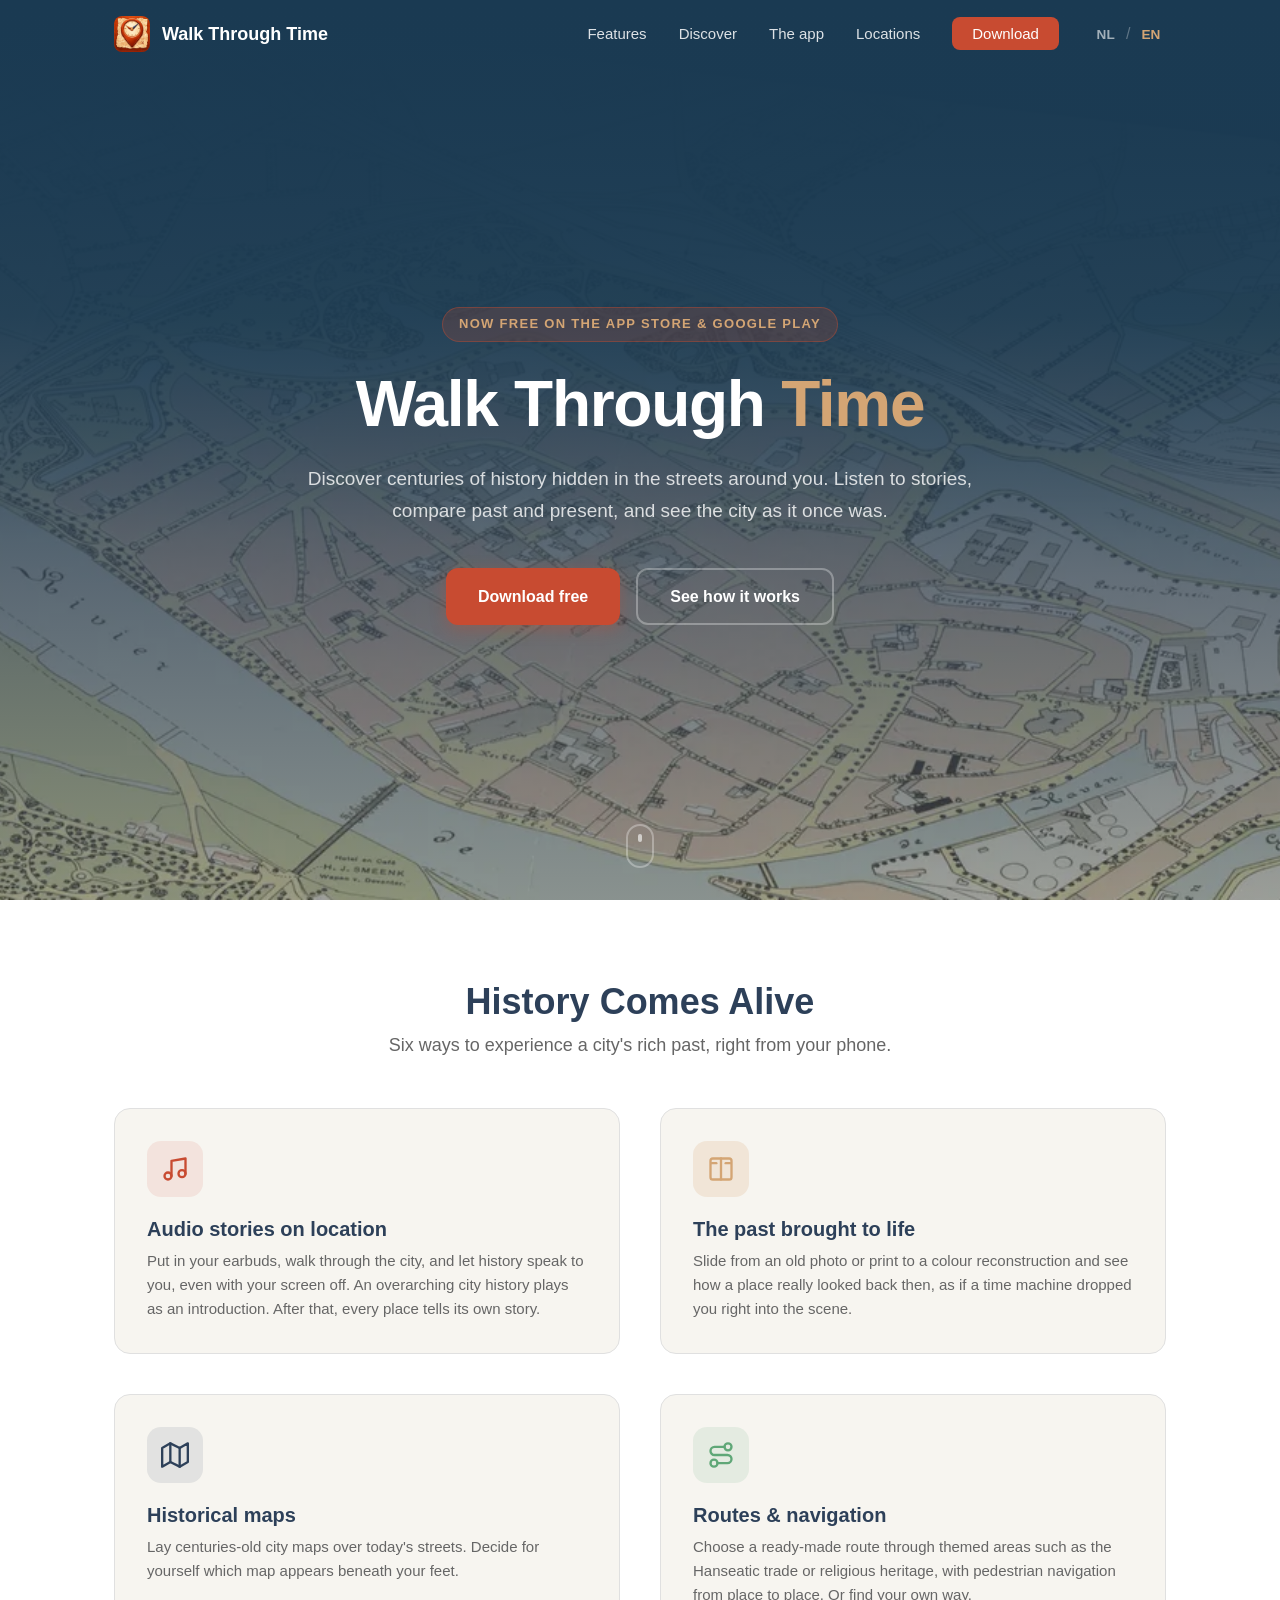
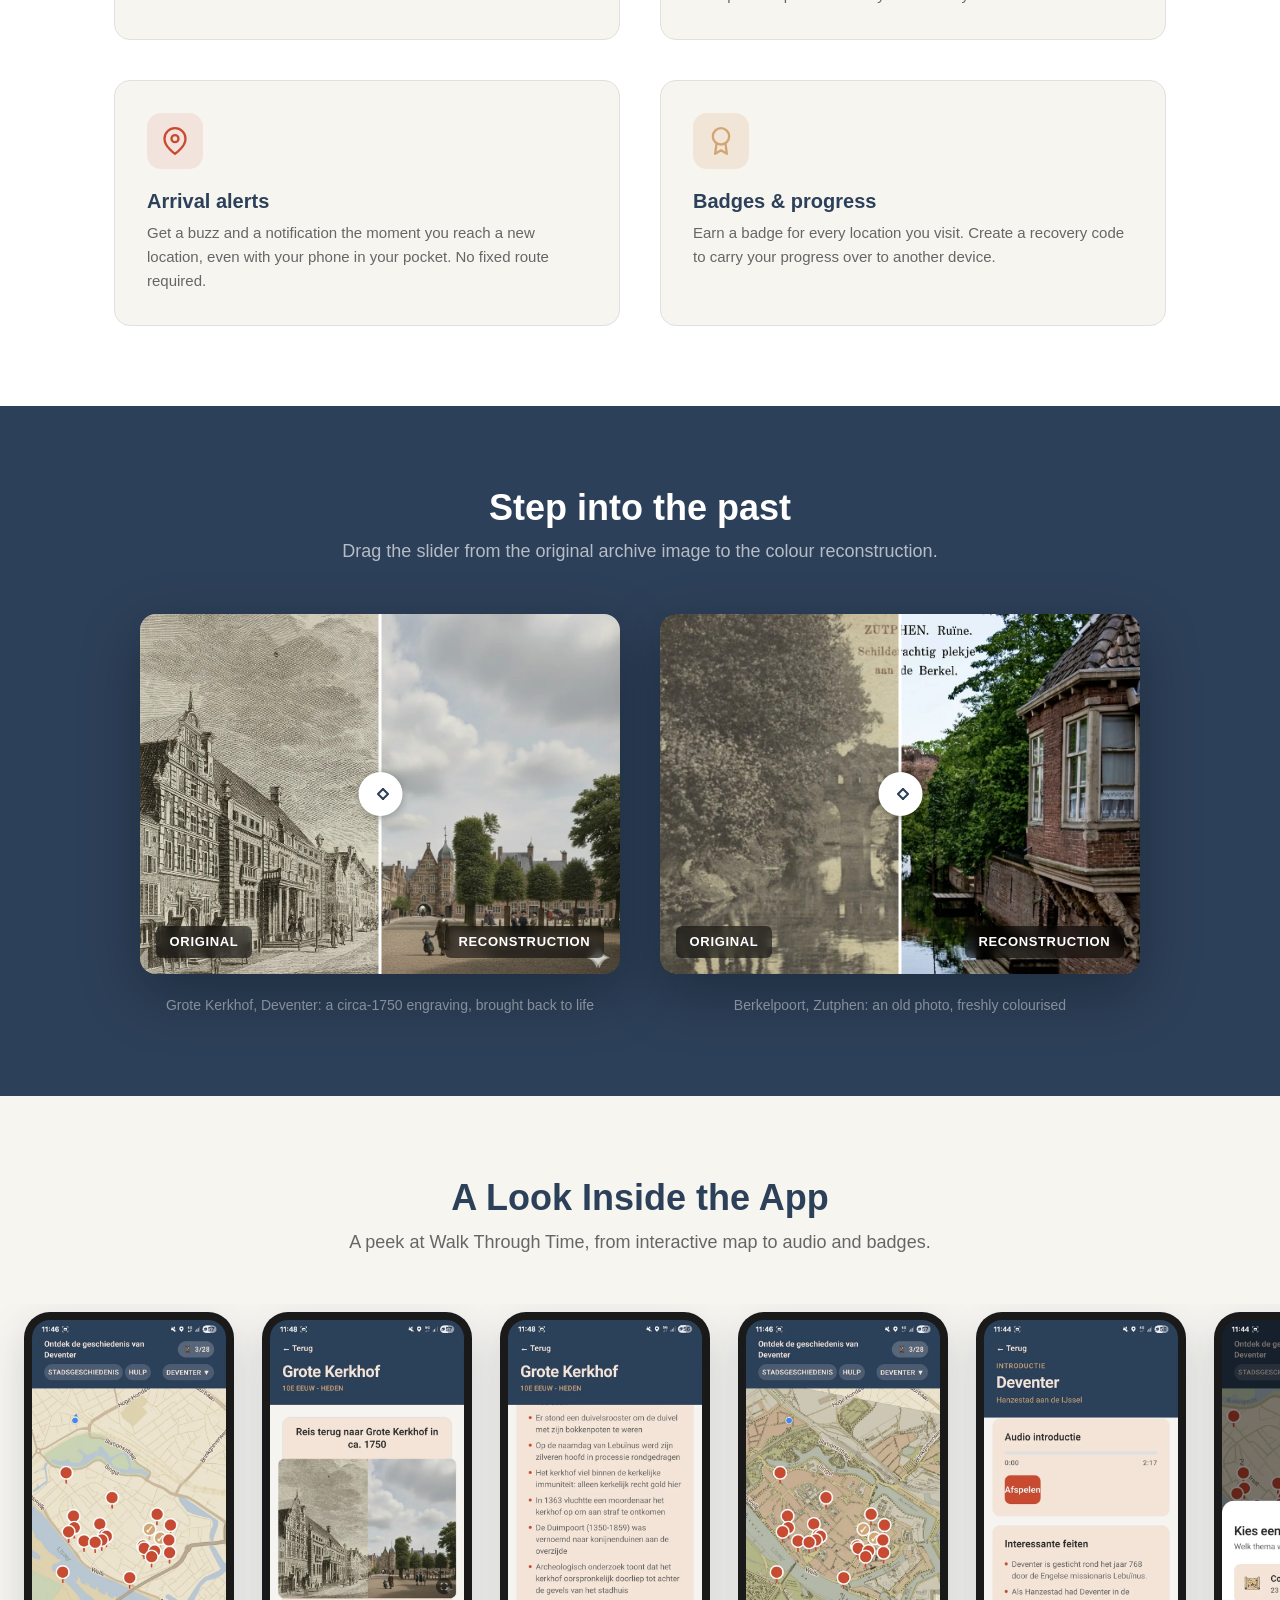
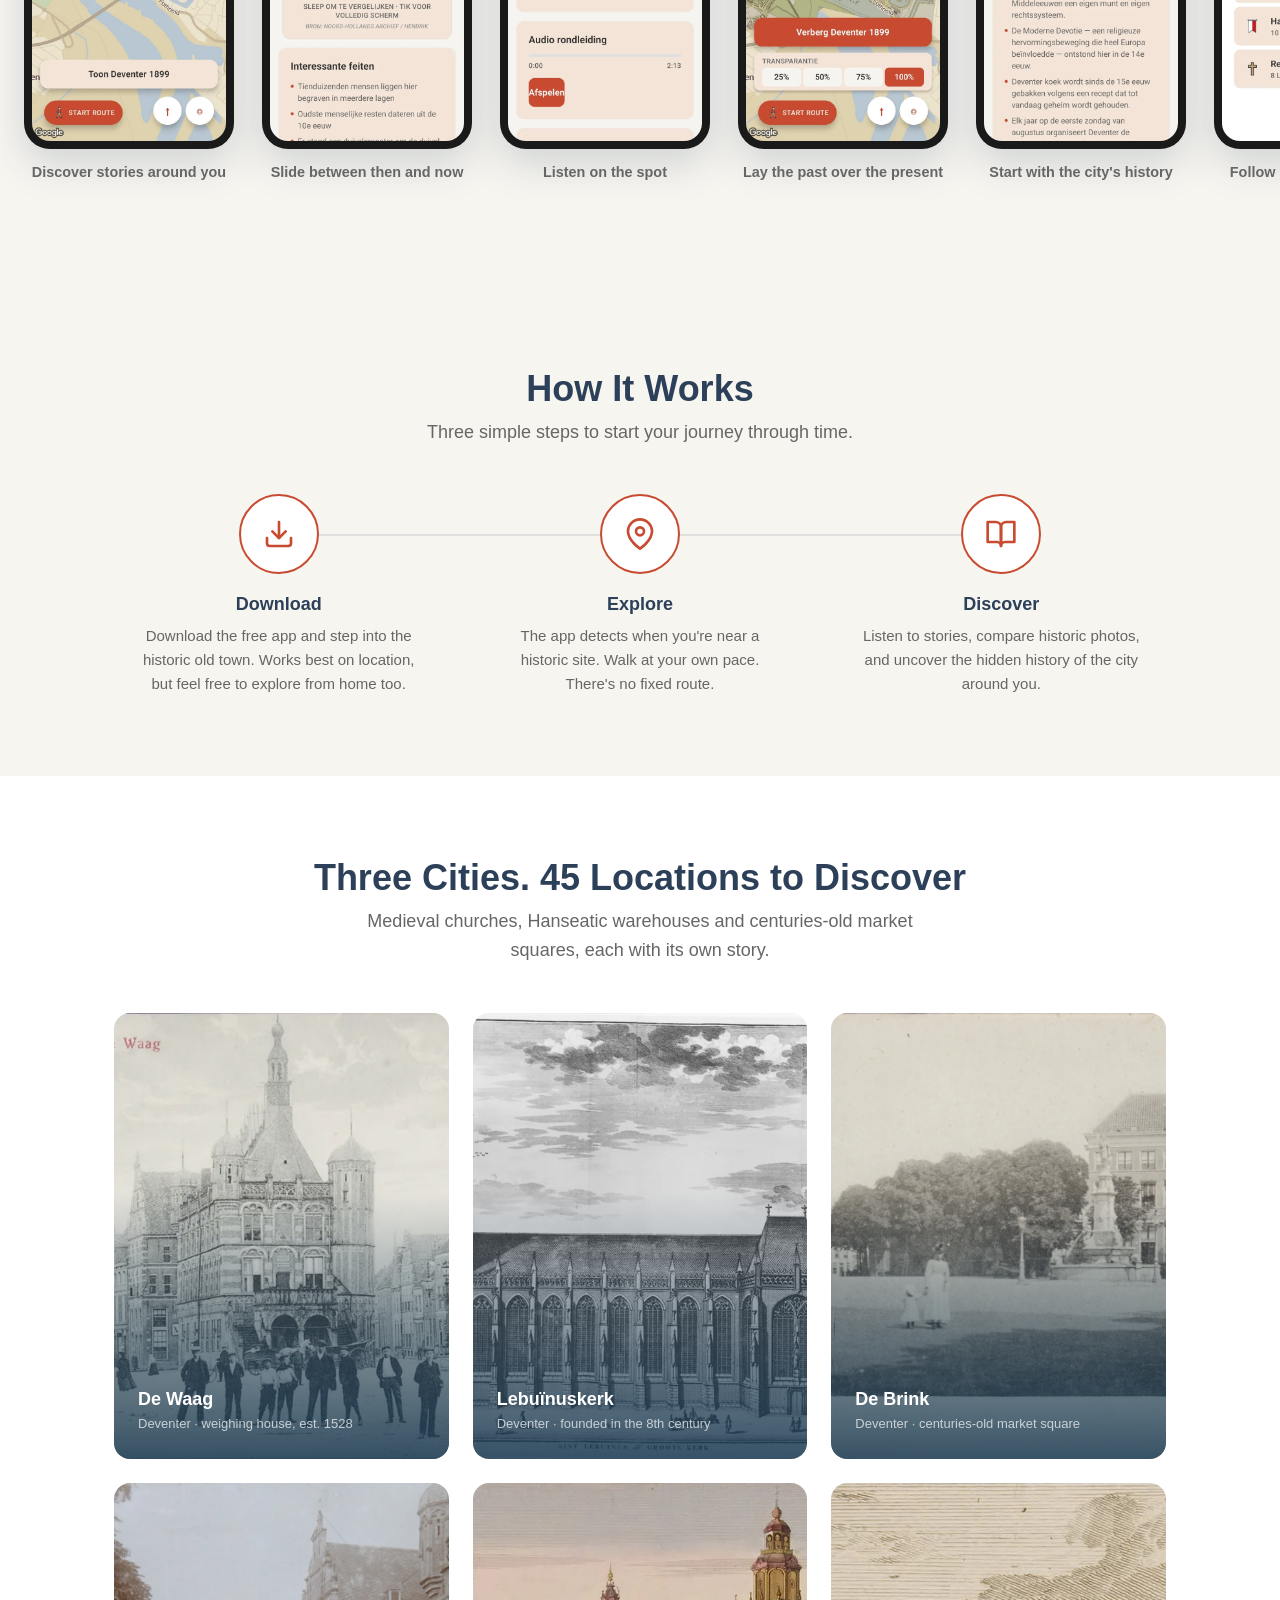
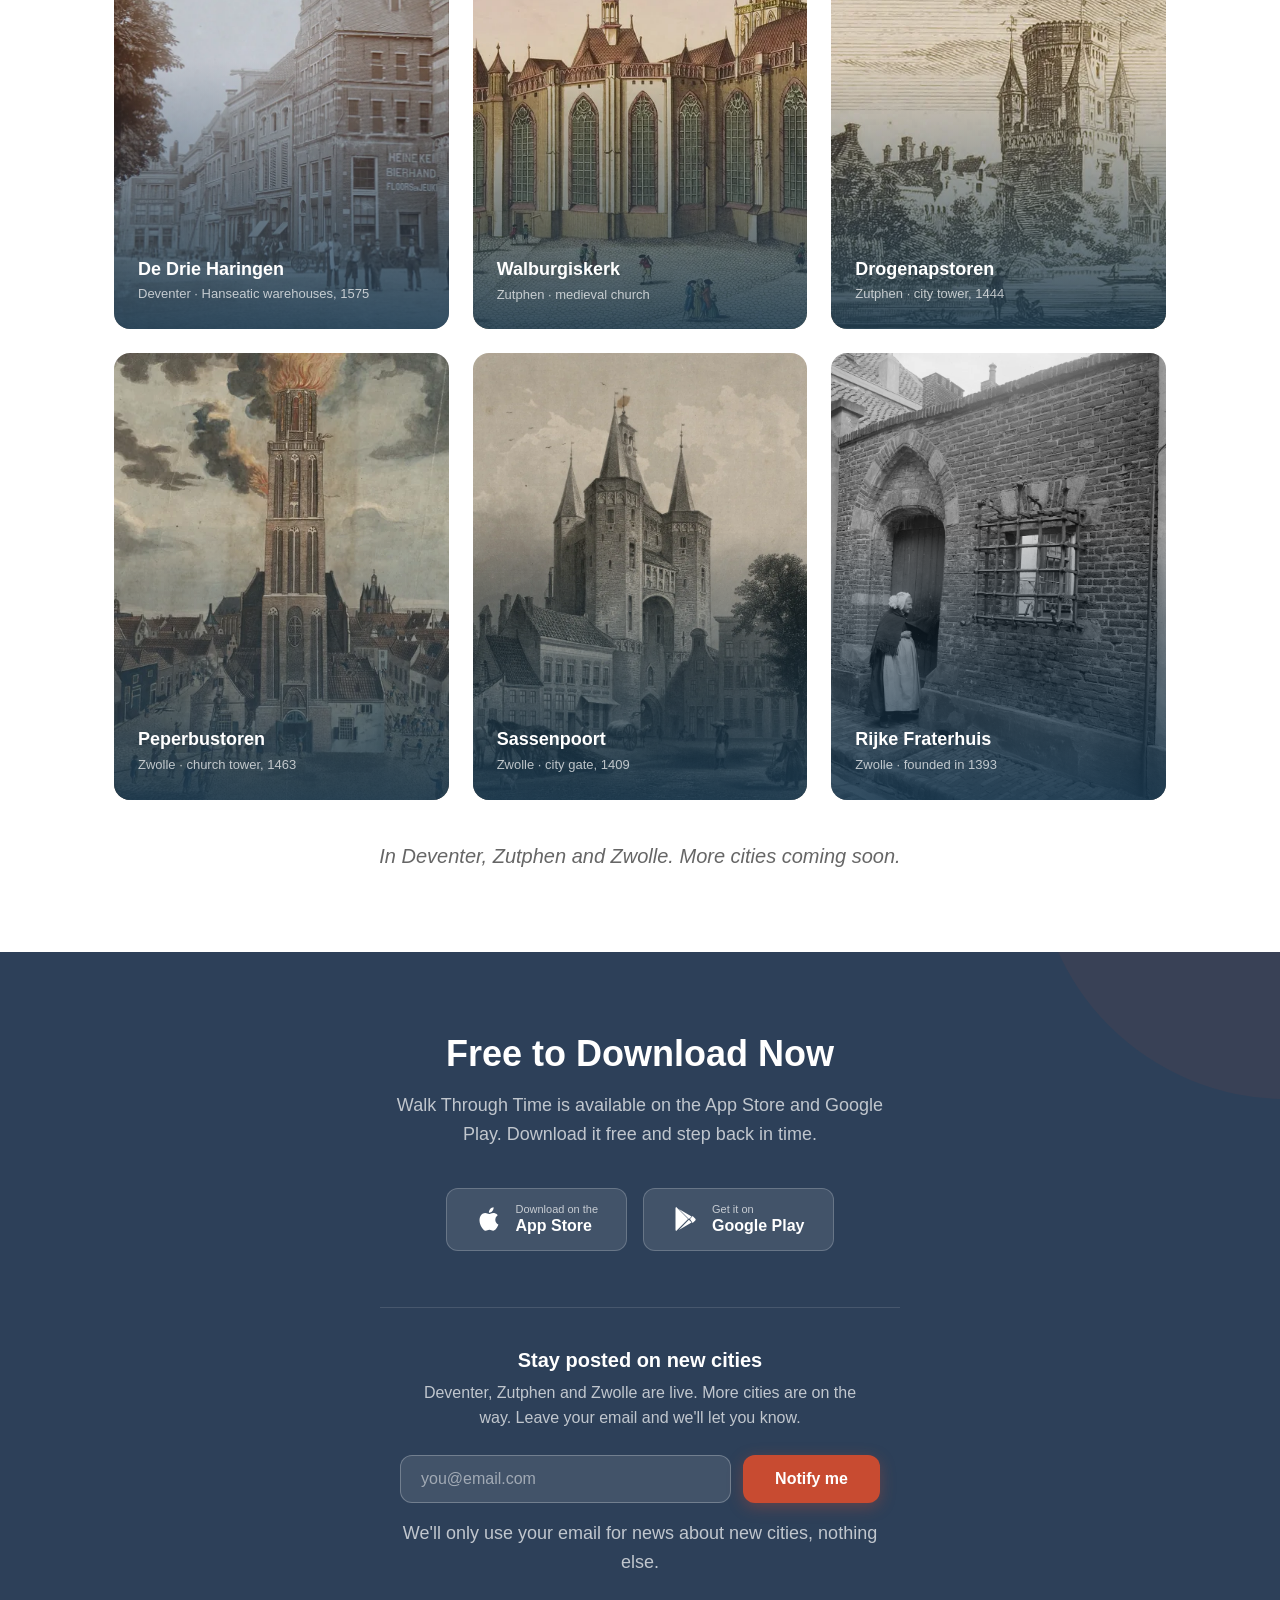
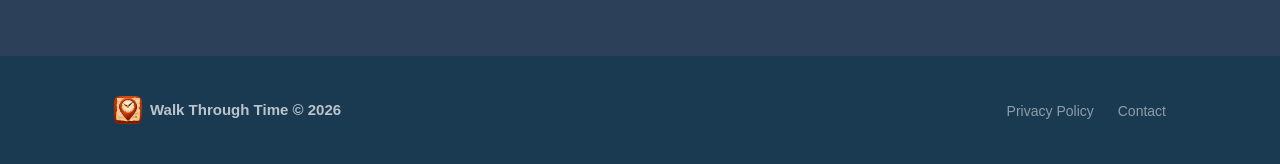
==== commit d1206f1e: "content: twee Zwolle-kaarten erbij (Sassenpoort + Rijke Fraterhuis) Met zeven kaarten bleef er onder" ====
--- a/index.html
+++ b/index.html
@@ -348,6 +348,20 @@
             <p data-i18n="locations.peperbus">Zwolle · kerktoren, 1463</p>
           </div>
         </div>
+        <div class="location-card fade-up">
+          <img src="images/sassenpoort_original.webp" alt="Sassenpoort, Zwolle" loading="lazy" width="900" height="1149">
+          <div class="location-card-overlay">
+            <h3>Sassenpoort</h3>
+            <p data-i18n="locations.sassenpoort">Zwolle · stadspoort, 1409</p>
+          </div>
+        </div>
+        <div class="location-card fade-up">
+          <img src="images/rijkefraterhuis_original.webp" alt="Rijke Fraterhuis, Zwolle" loading="lazy" width="900" height="1285">
+          <div class="location-card-overlay">
+            <h3>Rijke Fraterhuis</h3>
+            <p data-i18n="locations.fraterhuis">Zwolle · gesticht in 1393</p>
+          </div>
+        </div>
       </div>
 
       <div class="locations-more fade-up">
--- a/css/style.css
+++ b/css/style.css
@@ -672,9 +672,11 @@
   margin-bottom: 2.5rem;
 }
 
-/* Blijft er op de laatste rij één kaart over (7 kaarten in een 3-koloms grid),
-   zet die dan in de middelste kolom in plaats van links uitgelijnd. Zonder dit
-   oogt de losse kaart als een fout in de opmaak. */
+/* Vangnet: blijft er op de laatste rij één kaart over (aantal = 3n+1), zet die
+   dan in de middelste kolom in plaats van links uitgelijnd, want zo'n losse
+   kaart oogt als een fout in de opmaak. Bij het huidige aantal van 9 vult de
+   grid precies, dus deze regel doet nu niets. Hij blijft staan zodat een
+   tiende kaart geen scheve rij oplevert. */
 .location-card:last-child:nth-child(3n + 1) {
   grid-column: 2;
 }
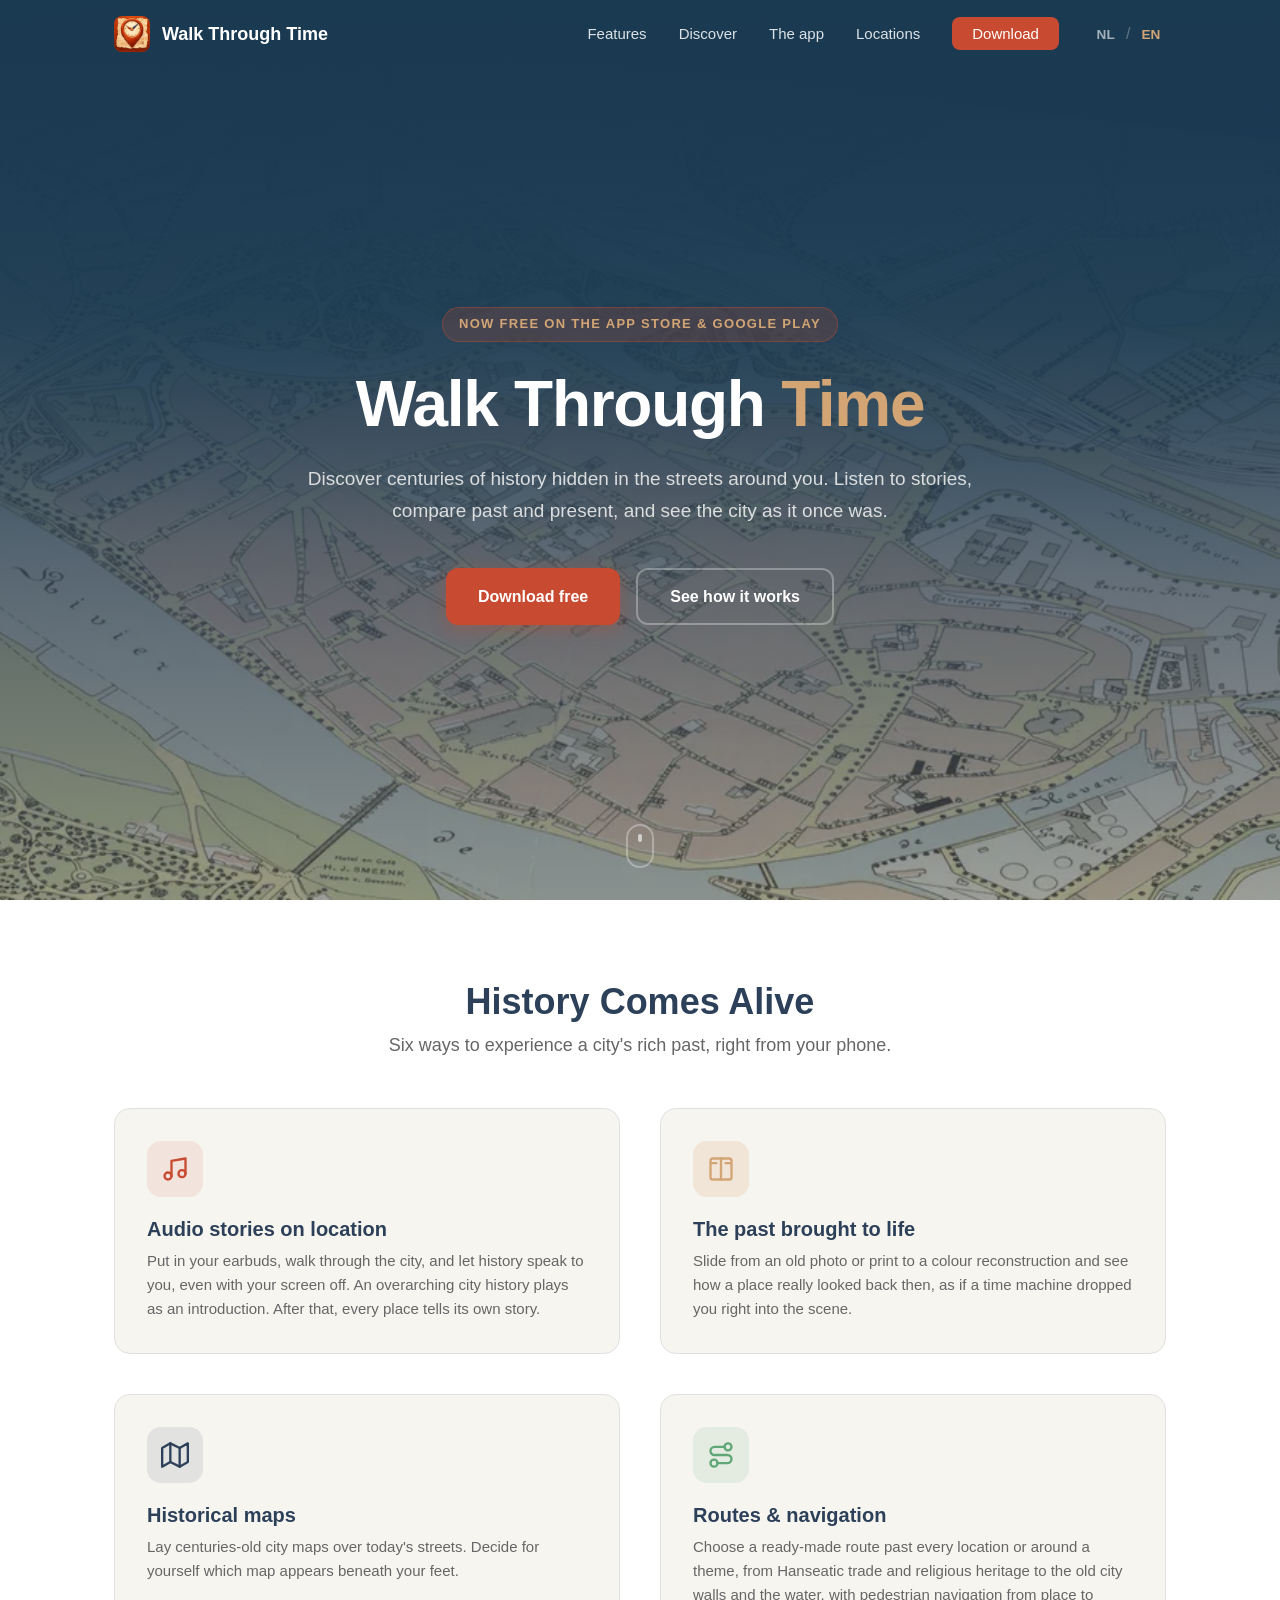
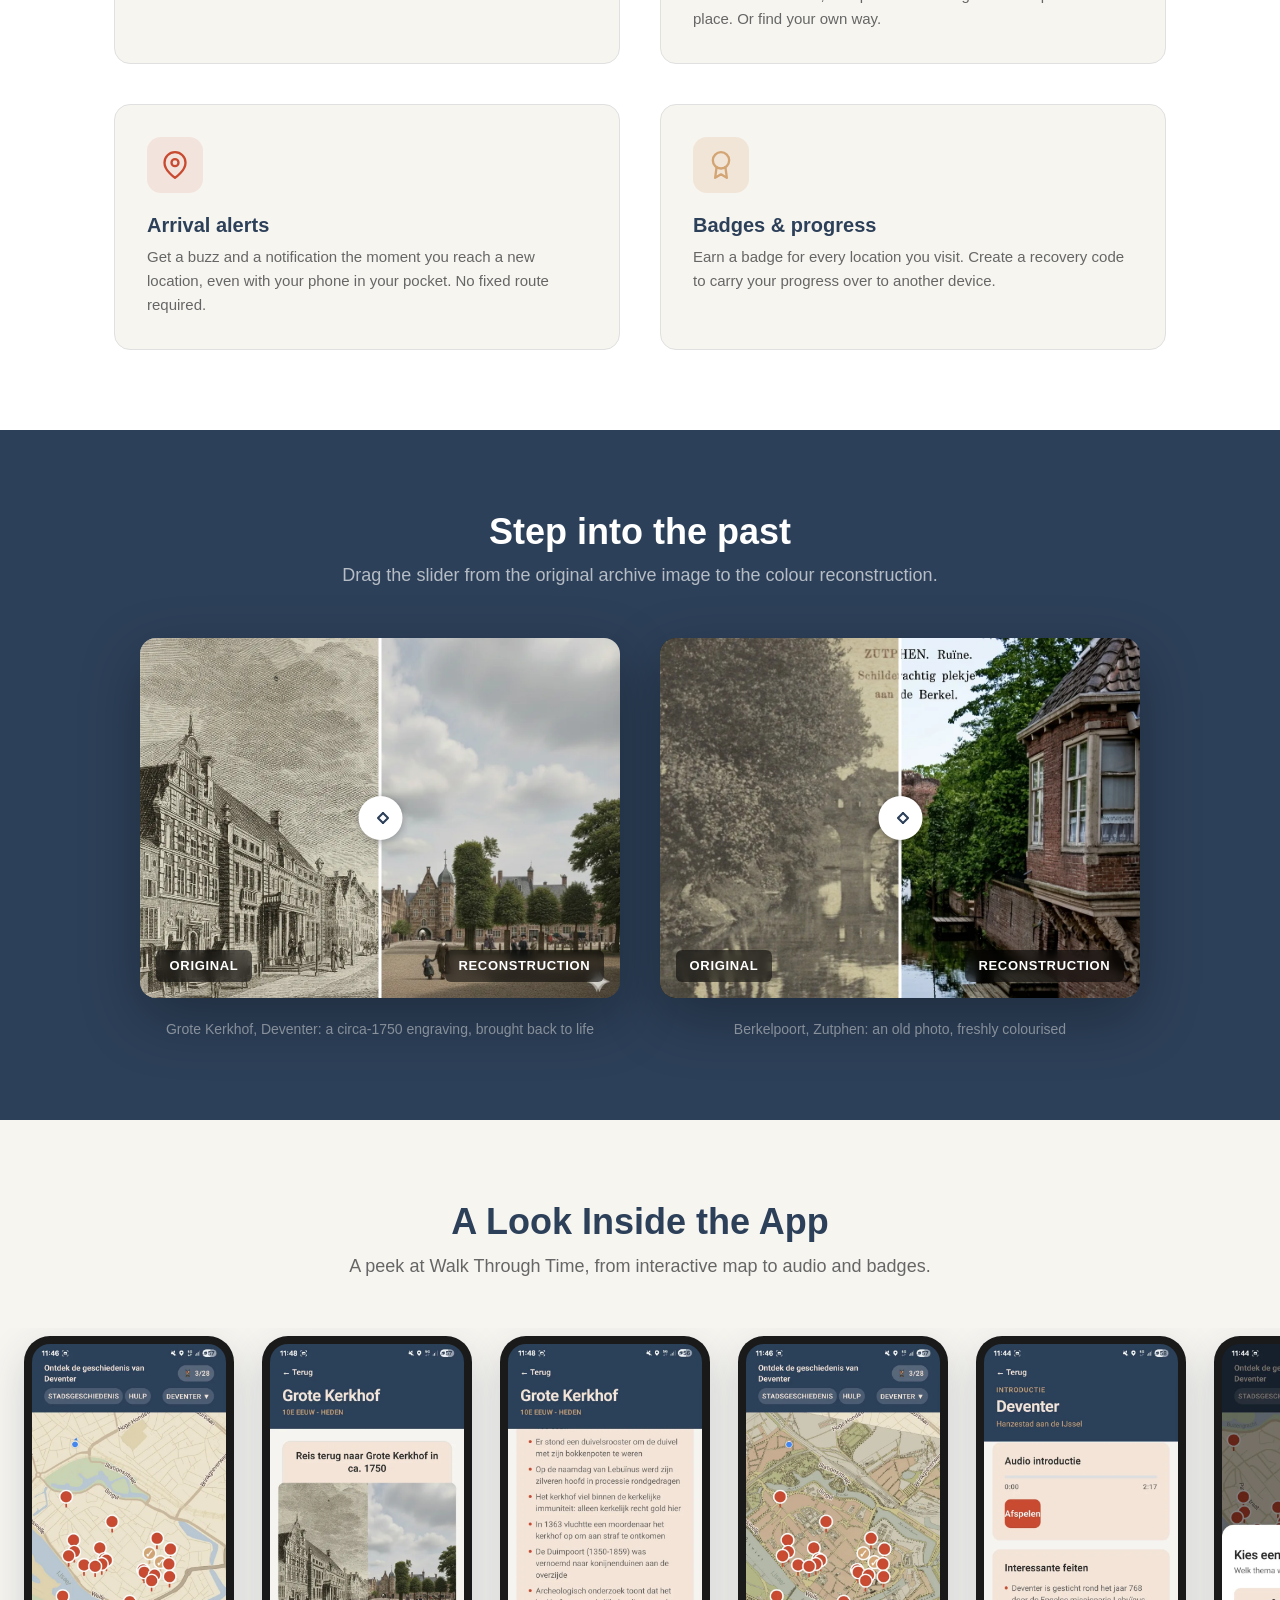
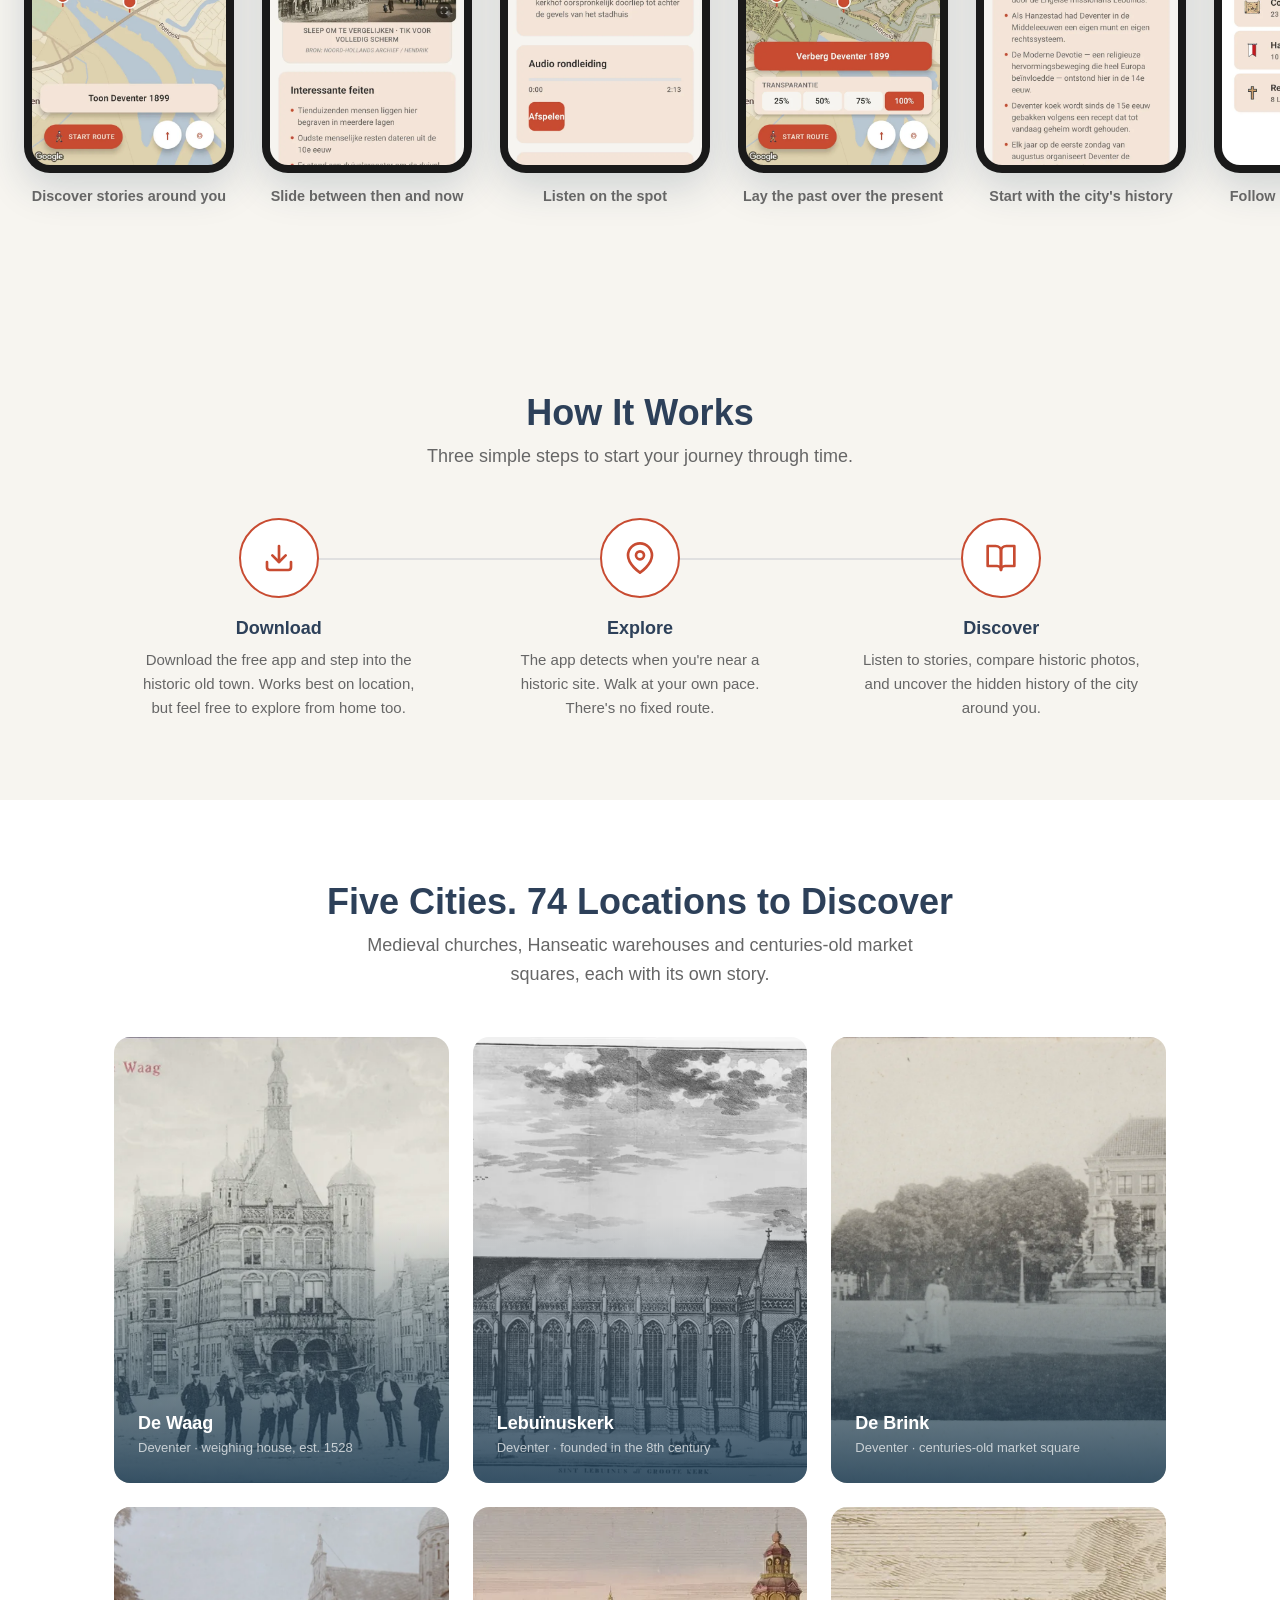
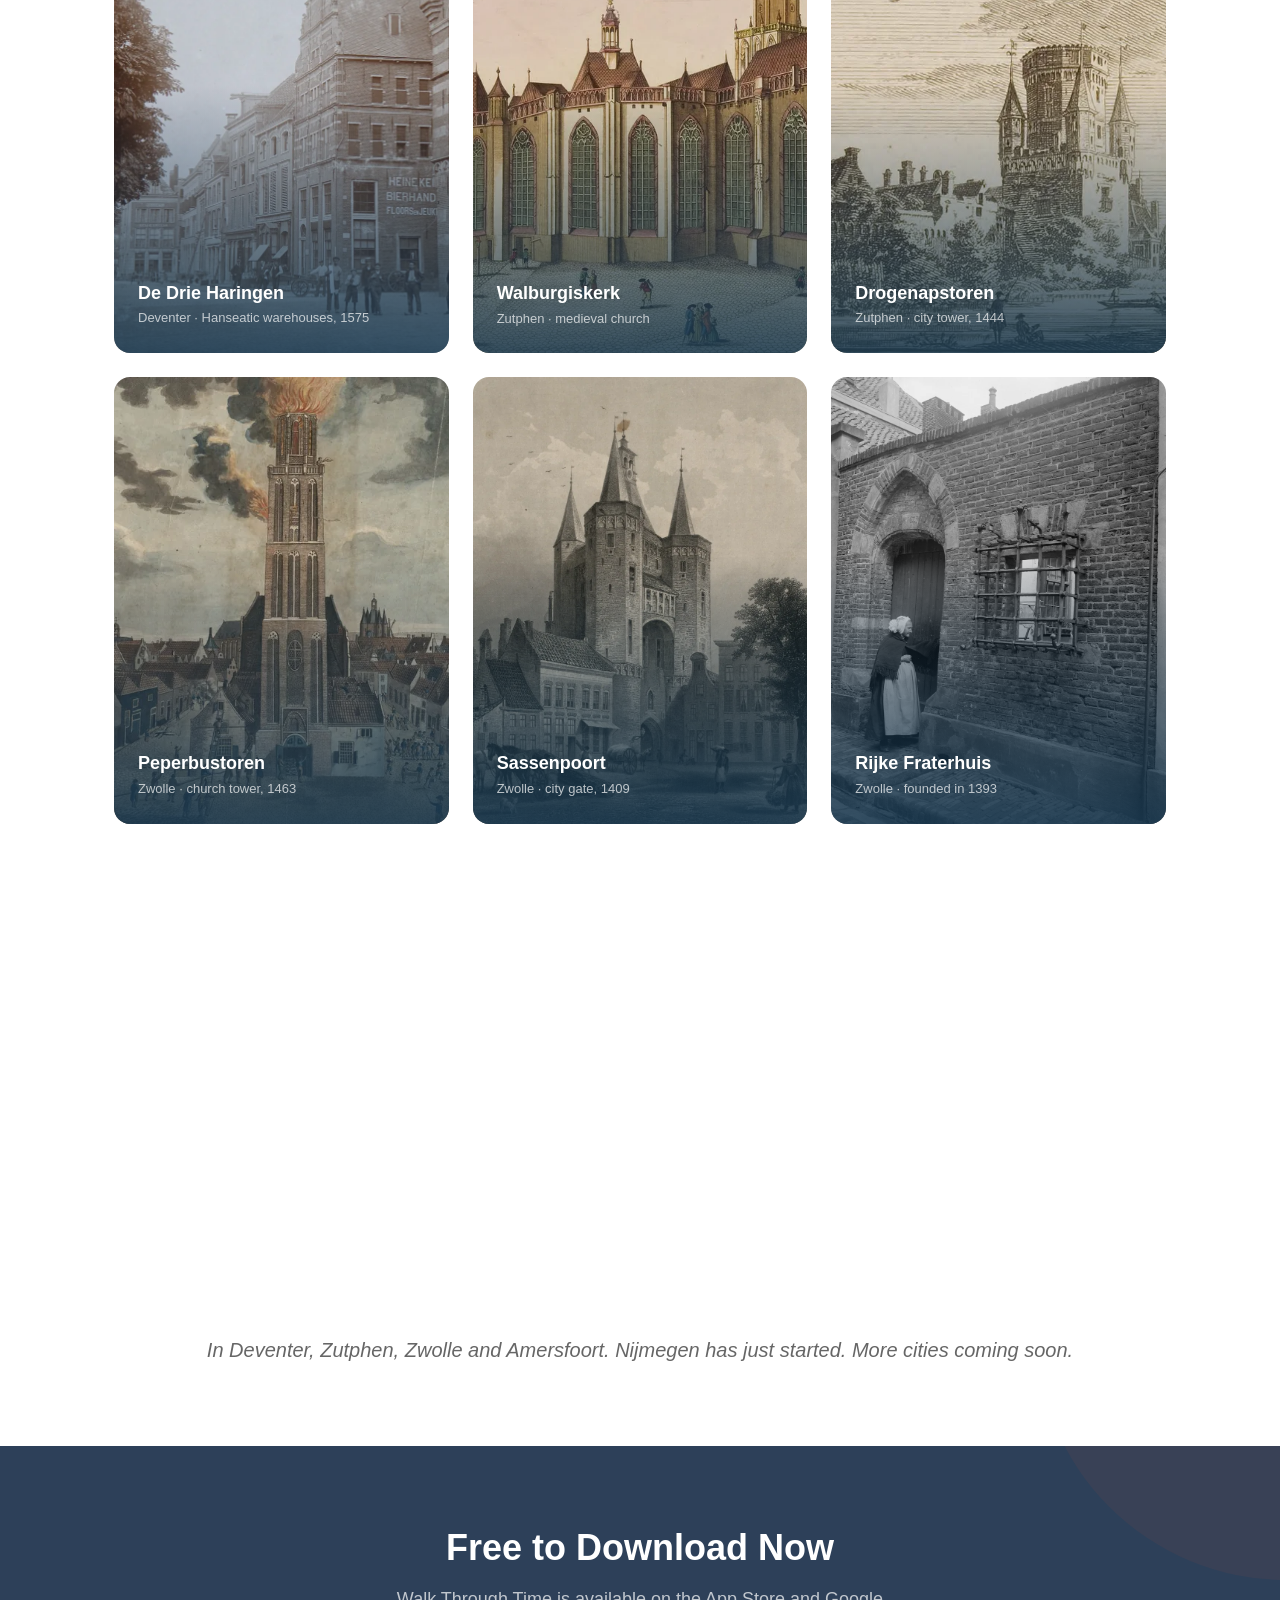
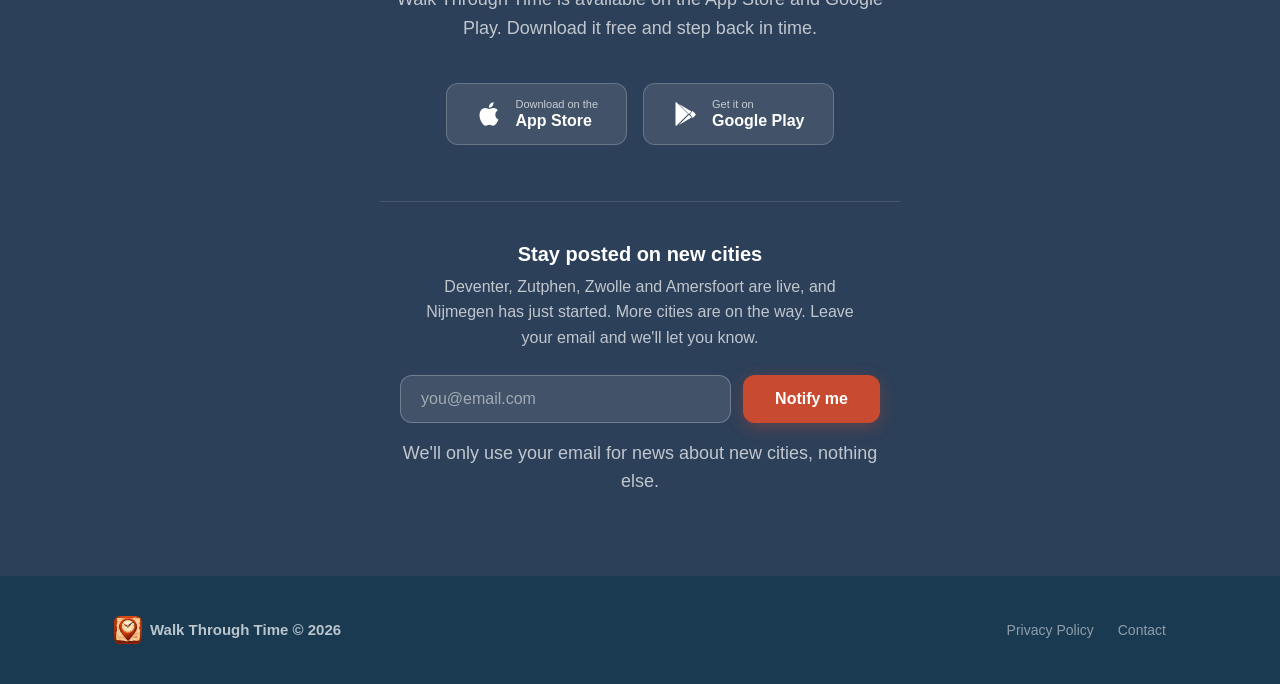
==== commit 532892db: "content: site bijgewerkt naar 5 steden / 74 locaties De site stond nog op "Drie steden. 45 locaties"" ====
--- a/index.html
+++ b/index.html
@@ -4,14 +4,14 @@
   <meta charset="UTF-8">
   <meta name="viewport" content="width=device-width, initial-scale=1.0">
   <title>Walk Through Time — Ontdek de verborgen geschiedenis van je stad</title>
-  <meta name="description" content="Wandel door eeuwen geschiedenis in historische Nederlandse steden. Een audio-tour app met ingekleurde reconstructies van het verleden, historische kaarten en 45 locaties in Deventer, Zutphen en Zwolle. Meer steden volgen.">
+  <meta name="description" content="Wandel door eeuwen geschiedenis in historische Nederlandse steden. Een audio-tour app met ingekleurde reconstructies van het verleden, historische kaarten en 74 locaties in Deventer, Zutphen, Zwolle, Amersfoort en Nijmegen. Meer steden volgen.">
   <meta name="theme-color" content="#2D4059">
   <link rel="canonical" href="https://walkthrough-time.com/">
 
   <!-- Open Graph -->
   <meta property="og:site_name" content="Walk Through Time">
   <meta property="og:title" content="Walk Through Time — Ontdek de verborgen geschiedenis van je stad">
-  <meta property="og:description" content="Stap terug in de tijd. Verken historische locaties met audio-verhalen, ingekleurde reconstructies en eeuwenoude kaarten, in Deventer, Zutphen en Zwolle.">
+  <meta property="og:description" content="Stap terug in de tijd. Verken historische locaties met audio-verhalen, ingekleurde reconstructies en eeuwenoude kaarten, in Deventer, Zutphen, Zwolle, Amersfoort en Nijmegen.">
   <meta property="og:type" content="website">
   <meta property="og:url" content="https://walkthrough-time.com/">
   <meta property="og:image" content="https://walkthrough-time.com/images/og-image.jpg">
@@ -24,7 +24,7 @@
   <!-- Twitter -->
   <meta name="twitter:card" content="summary_large_image">
   <meta name="twitter:title" content="Walk Through Time — Ontdek de verborgen geschiedenis van je stad">
-  <meta name="twitter:description" content="Stap terug in de tijd. Verken historische locaties met audio-verhalen, ingekleurde reconstructies en eeuwenoude kaarten, in Deventer, Zutphen en Zwolle.">
+  <meta name="twitter:description" content="Stap terug in de tijd. Verken historische locaties met audio-verhalen, ingekleurde reconstructies en eeuwenoude kaarten, in Deventer, Zutphen, Zwolle, Amersfoort en Nijmegen.">
   <meta name="twitter:image" content="https://walkthrough-time.com/images/og-image.jpg">
 
   <!-- Favicon -->
@@ -151,7 +151,7 @@
             <svg width="28" height="28" viewBox="0 0 24 24" fill="none" stroke="currentColor" stroke-width="2" stroke-linecap="round" stroke-linejoin="round"><circle cx="6" cy="19" r="3"/><path d="M9 19h8.5a3.5 3.5 0 0 0 0-7h-11a3.5 3.5 0 0 1 0-7H15"/><circle cx="18" cy="5" r="3"/></svg>
           </div>
           <h3 data-i18n="feature.routes.title">Wandelroutes &amp; navigatie</h3>
-          <p data-i18n="feature.routes.text">Kies voor kant-en-klare routes door themagebieden zoals de Hanze of religieus erfgoed, inclusief voetgangersnavigatie van plek naar plek. Of kies je eigen route.</p>
+          <p data-i18n="feature.routes.text">Kies uit kant-en-klare routes langs alle locaties of rond een thema, van de Hanze en religieus erfgoed tot de oude stadsmuren en het water, inclusief voetgangersnavigatie van plek naar plek. Of kies je eigen route.</p>
         </div>
 
         <div class="feature-card fade-up">
@@ -295,7 +295,7 @@
   <!-- ======== Locations Teaser ======== -->
   <section class="locations" id="locations">
     <div class="container">
-      <h2 class="section-title fade-up" data-i18n="locations.title">Drie steden. 45 locaties om te ontdekken</h2>
+      <h2 class="section-title fade-up" data-i18n="locations.title">Vijf steden. 74 locaties om te ontdekken</h2>
       <p class="section-subtitle fade-up" data-i18n="locations.subtitle">Middeleeuwse kerken, Hanze-pakhuizen en eeuwenoude marktpleinen, elk met zijn eigen verhaal.</p>
 
       <div class="locations-preview">
@@ -362,10 +362,31 @@
             <p data-i18n="locations.fraterhuis">Zwolle · gesticht in 1393</p>
           </div>
         </div>
+        <div class="location-card fade-up">
+          <img src="images/koppelpoort_original.webp" alt="Koppelpoort, Amersfoort" loading="lazy" width="900" height="610">
+          <div class="location-card-overlay">
+            <h3>Koppelpoort</h3>
+            <p data-i18n="locations.koppelpoort">Amersfoort · water- en landpoort, 1400</p>
+          </div>
+        </div>
+        <div class="location-card fade-up">
+          <img src="images/muurhuizen_original.webp" alt="Muurhuizen, Amersfoort" loading="lazy" width="900" height="1104">
+          <div class="location-card-overlay">
+            <h3>Muurhuizen</h3>
+            <p data-i18n="locations.muurhuizen">Amersfoort · huizen op de eerste stadsmuur</p>
+          </div>
+        </div>
+        <div class="location-card fade-up">
+          <img src="images/onzelievevrouwetoren_original.webp" alt="Onze Lieve Vrouwe Toren, Amersfoort" loading="lazy" width="813" height="743">
+          <div class="location-card-overlay">
+            <h3>Onze Lieve Vrouwe Toren</h3>
+            <p data-i18n="locations.olvtoren">Amersfoort · kerktoren, 15e eeuw</p>
+          </div>
+        </div>
       </div>
 
       <div class="locations-more fade-up">
-        <p class="locations-multicity" data-i18n="locations.multicity">In Deventer, Zutphen en Zwolle. Meer steden volgen.</p>
+        <p class="locations-multicity" data-i18n="locations.multicity">In Deventer, Zutphen, Zwolle en Amersfoort. Nijmegen is net begonnen. Meer steden volgen.</p>
       </div>
     </div>
   </section>
@@ -398,7 +419,7 @@
       <!-- Nieuwsbrief: updates over nieuwe steden (Netlify Forms) -->
       <div class="newsletter fade-up">
         <h3 data-i18n="newsletter.title">Blijf op de hoogte van nieuwe steden</h3>
-        <p class="newsletter-text" data-i18n="newsletter.text">Deventer, Zutphen en Zwolle staan live. Er volgen meer steden. Laat je e-mail achter, dan laten we het je weten.</p>
+        <p class="newsletter-text" data-i18n="newsletter.text">Deventer, Zutphen, Zwolle en Amersfoort staan live, Nijmegen is net begonnen. Er volgen meer steden. Laat je e-mail achter, dan laten we het je weten.</p>
 
         <form name="signup" method="POST" data-netlify="true" netlify-honeypot="bot-field" class="signup-form">
           <input type="hidden" name="form-name" value="signup">
--- a/css/style.css
+++ b/css/style.css
@@ -674,9 +674,9 @@
 
 /* Vangnet: blijft er op de laatste rij één kaart over (aantal = 3n+1), zet die
    dan in de middelste kolom in plaats van links uitgelijnd, want zo'n losse
-   kaart oogt als een fout in de opmaak. Bij het huidige aantal van 9 vult de
+   kaart oogt als een fout in de opmaak. Bij het huidige aantal van 12 vult de
    grid precies, dus deze regel doet nu niets. Hij blijft staan zodat een
-   tiende kaart geen scheve rij oplevert. */
+   dertiende kaart geen scheve rij oplevert. */
 .location-card:last-child:nth-child(3n + 1) {
   grid-column: 2;
 }
